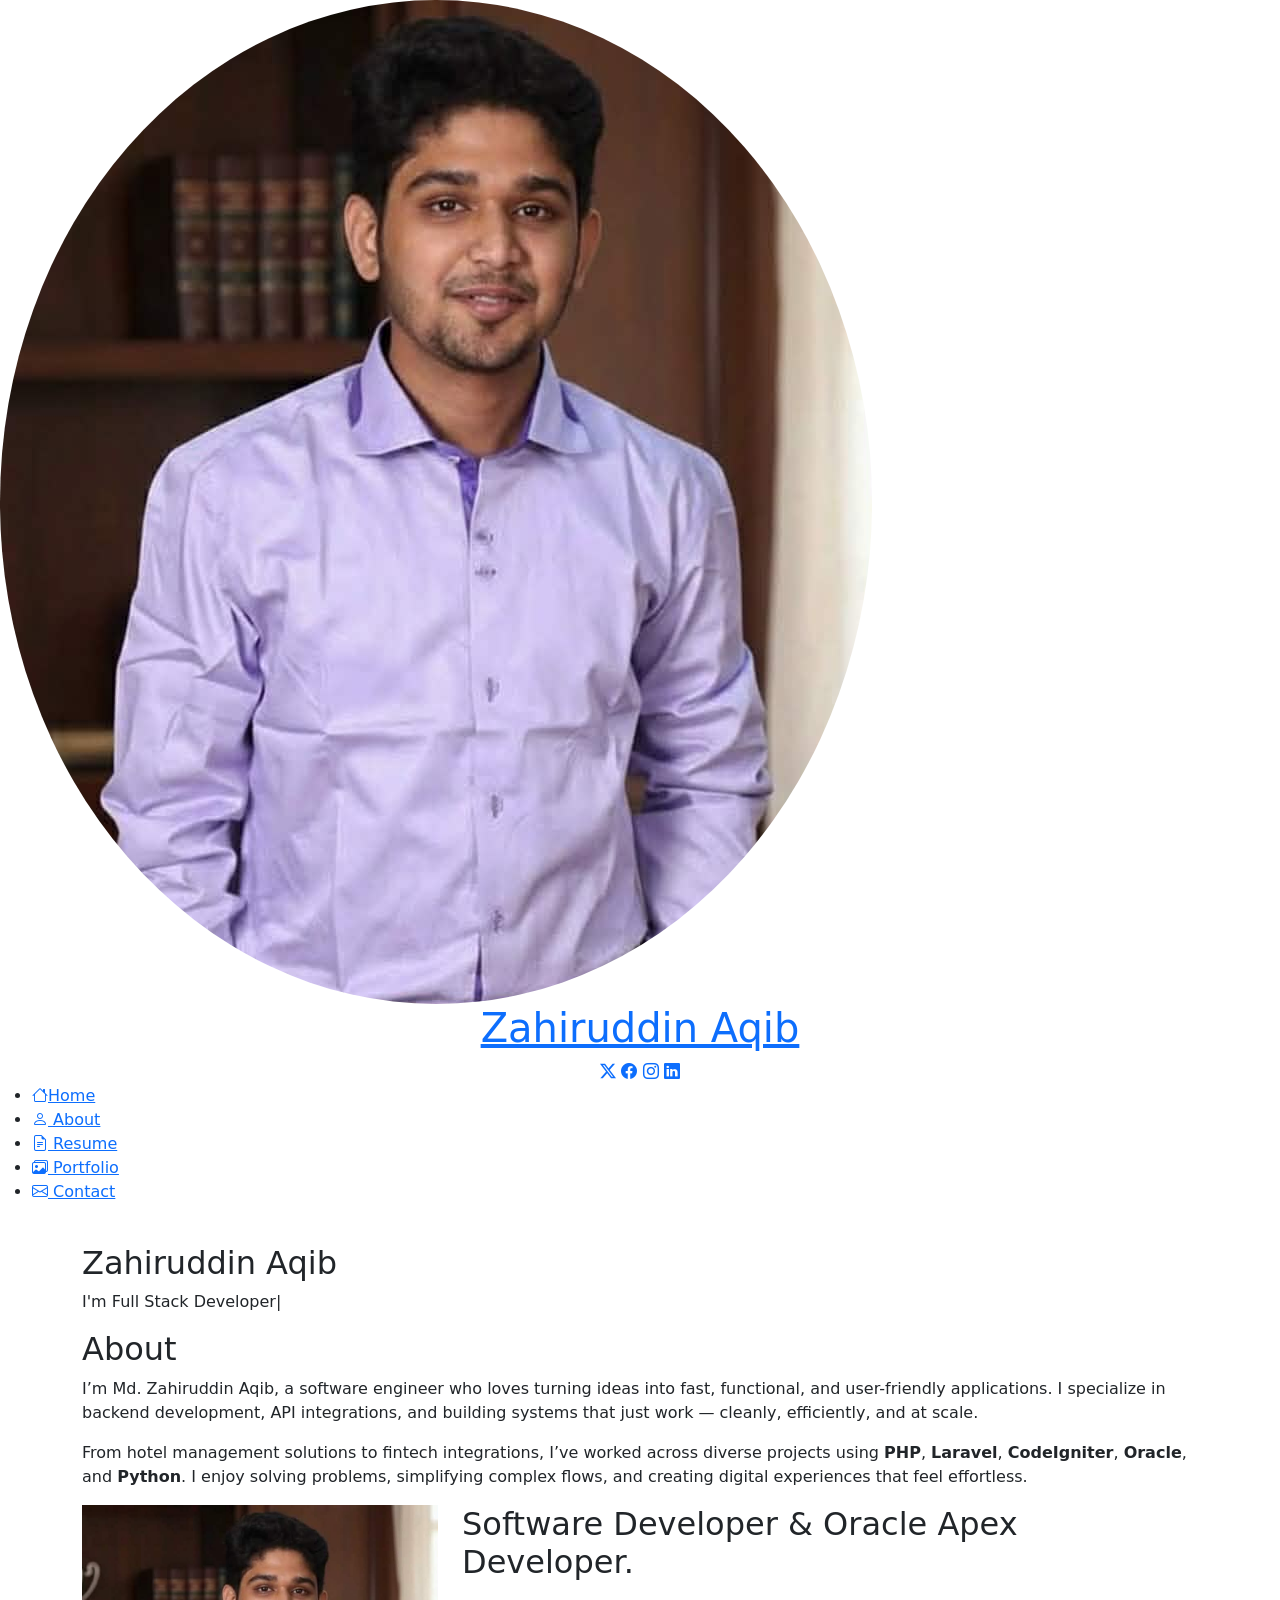
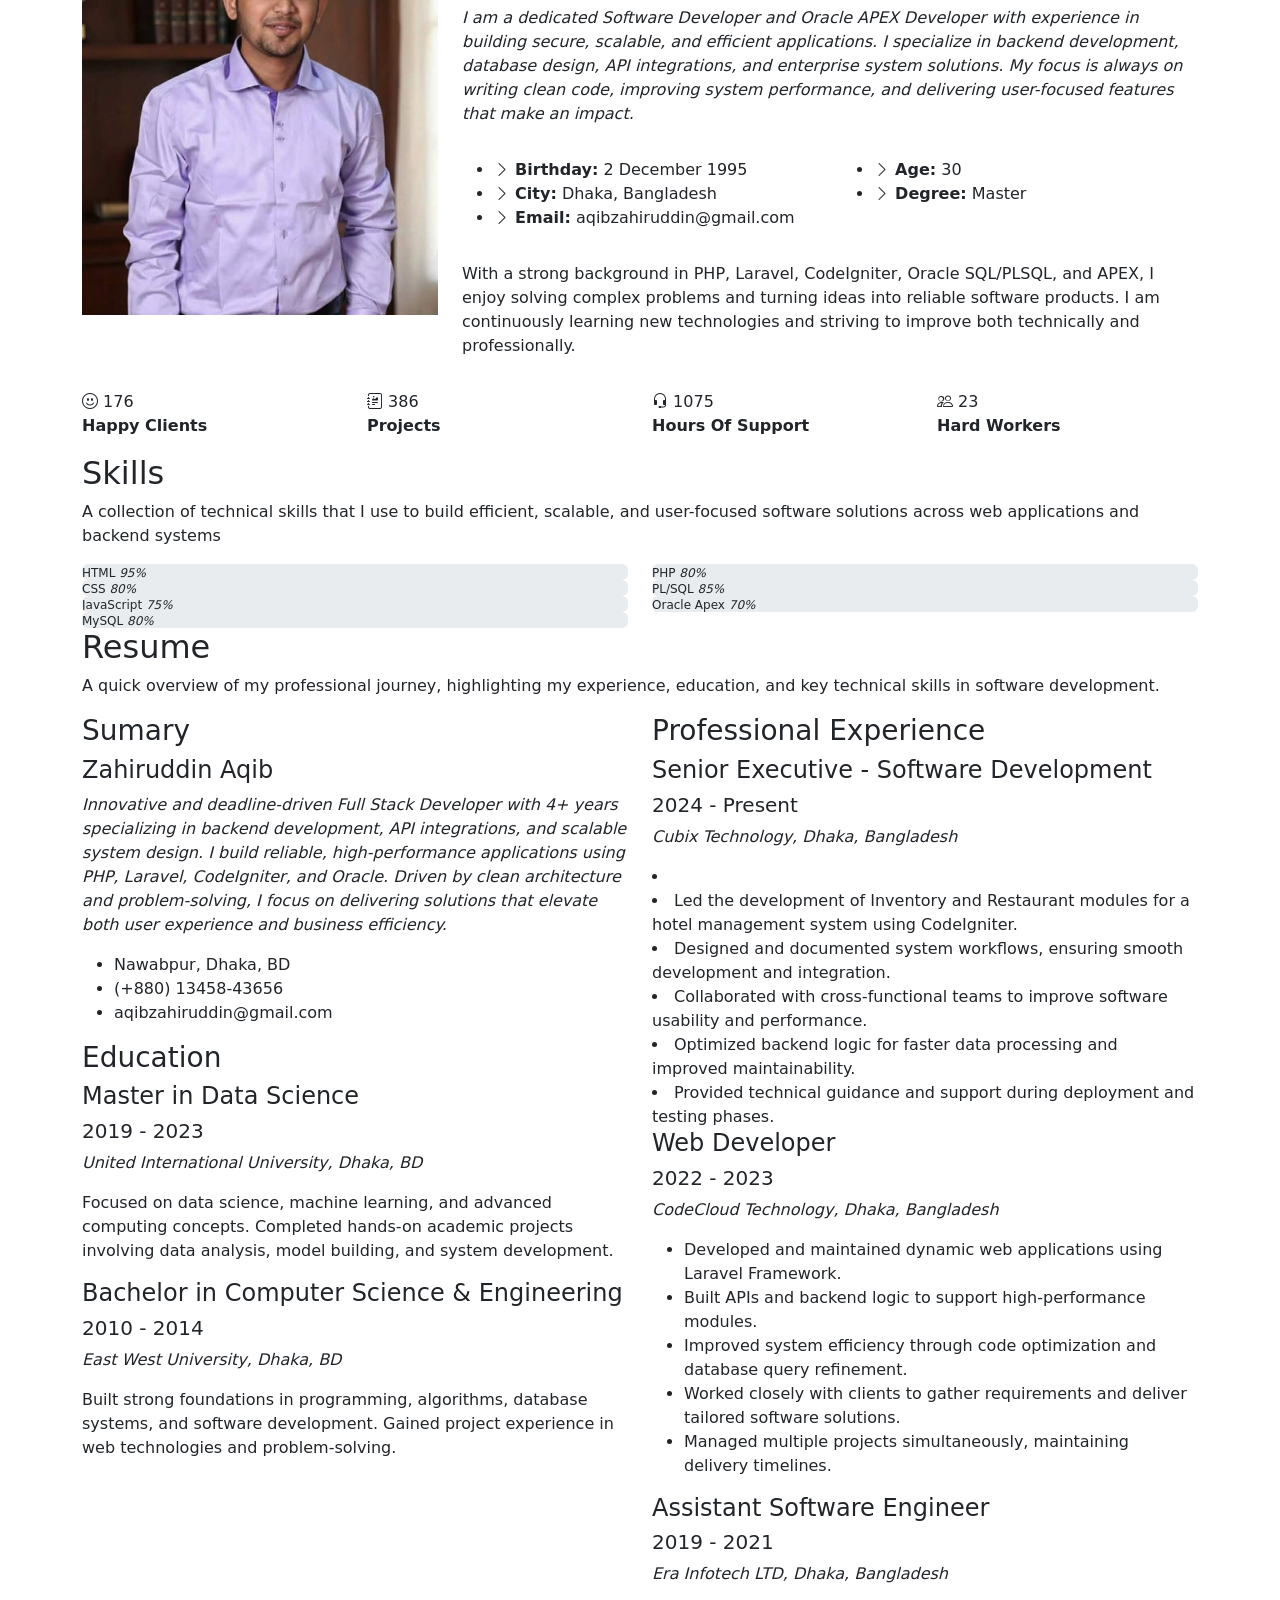
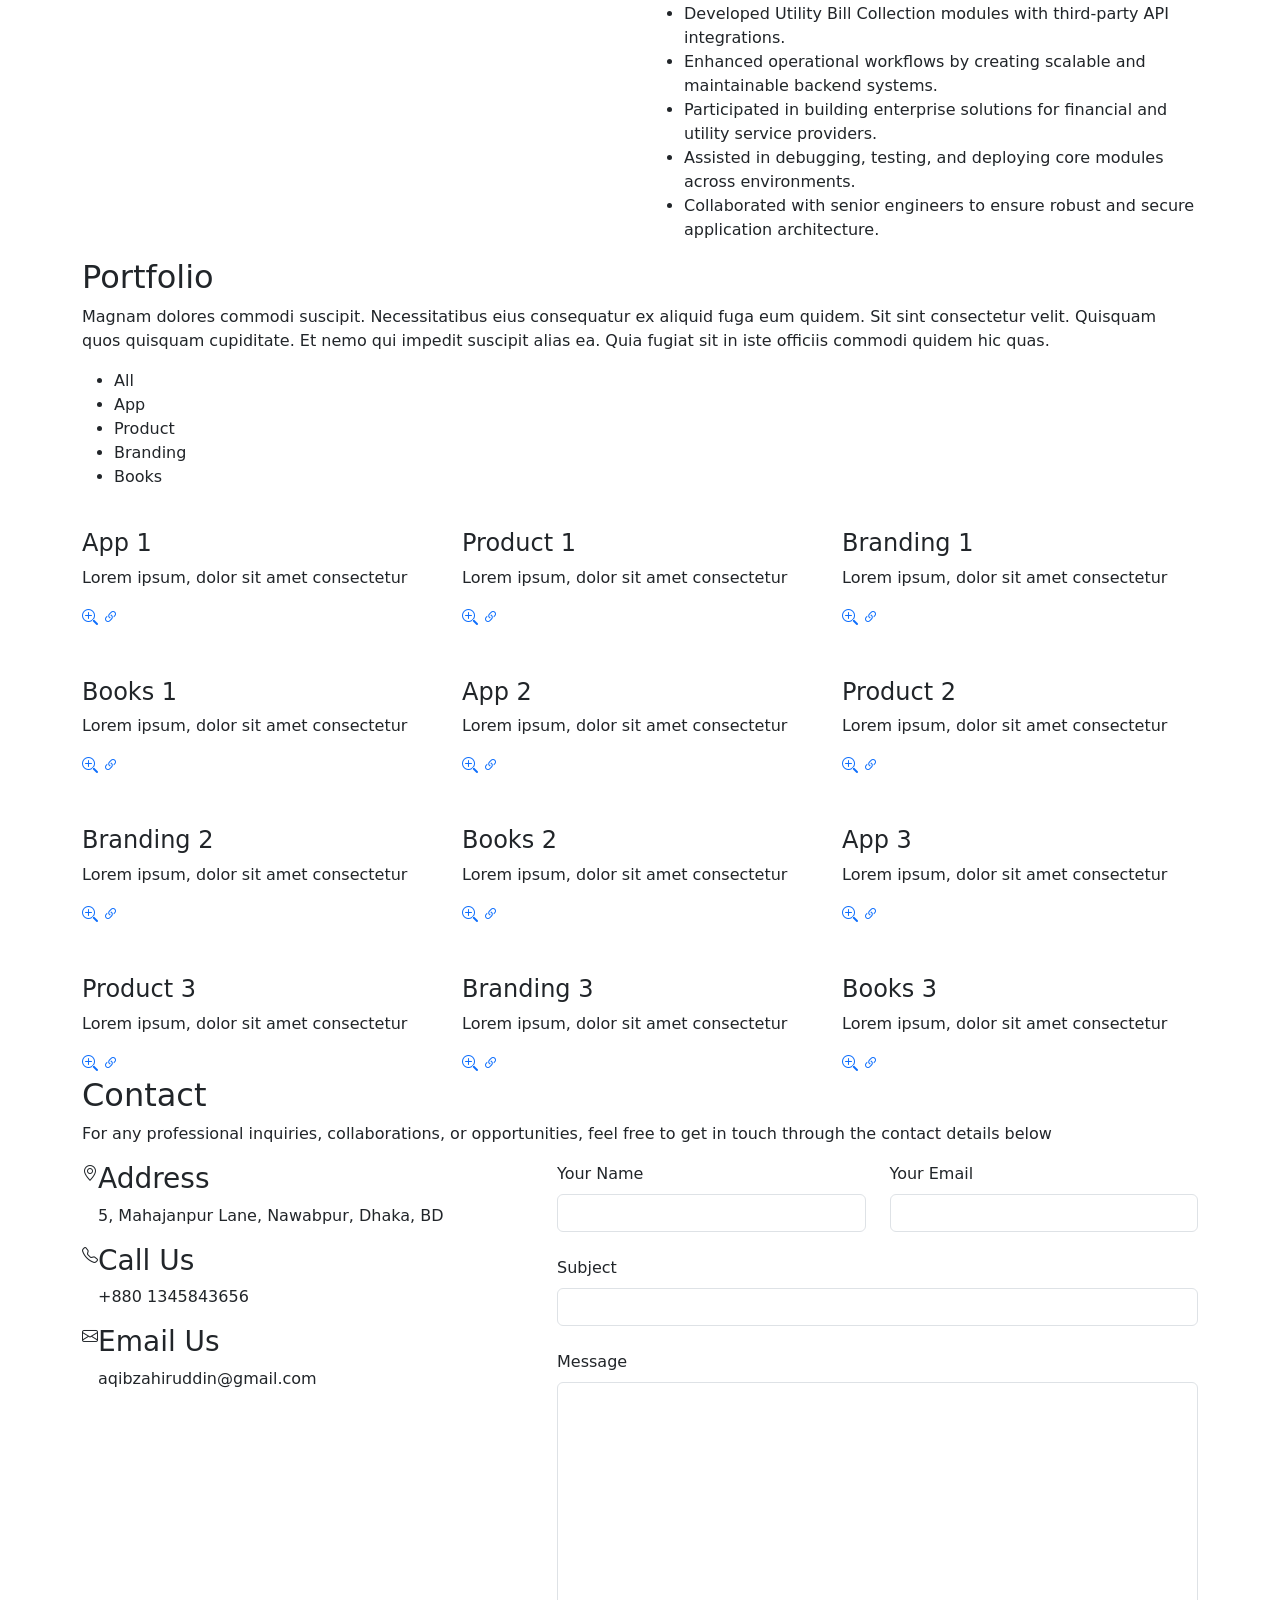
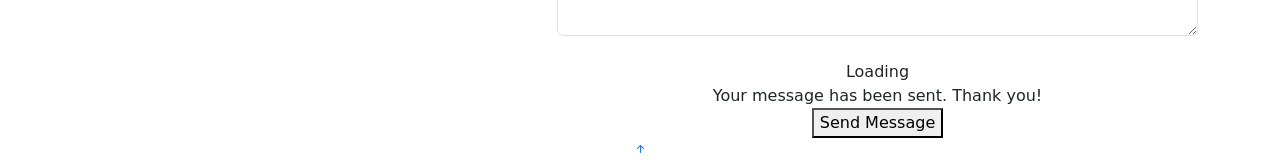
==== index.html @ 0df27a1b "first commit" ====
<!DOCTYPE html>
<html lang="en">

<head>
  <meta charset="utf-8">
  <meta content="width=device-width, initial-scale=1.0" name="viewport">
  <title>Zahiruddin Aqib - Portfolio</title>
  <meta content="" name="description">
  <meta content="" name="keywords">

  <!-- Favicons -->
  <link href="assets/img/favicon.png" rel="icon">
  <link href="assets/img/apple-touch-icon.png" rel="apple-touch-icon">

  <!-- Fonts -->
  <link href="https://fonts.googleapis.com" rel="preconnect">
  <link href="https://fonts.gstatic.com" rel="preconnect" crossorigin>
  <link href="https://fonts.googleapis.com/css2?family=Roboto:ital,wght@0,100;0,300;0,400;0,500;0,700;0,900;1,100;1,300;1,400;1,500;1,700;1,900&family=Poppins:ital,wght@0,100;0,200;0,300;0,400;0,500;0,600;0,700;0,800;0,900;1,100;1,200;1,300;1,400;1,500;1,600;1,700;1,800;1,900&family=Raleway:ital,wght@0,100;0,200;0,300;0,400;0,500;0,600;0,700;0,800;0,900;1,100;1,200;1,300;1,400;1,500;1,600;1,700;1,800;1,900&display=swap" rel="stylesheet">

  <!-- Vendor CSS Files -->
  <link href="assets/vendor/bootstrap/css/bootstrap.min.css" rel="stylesheet">
  <link href="assets/vendor/bootstrap-icons/bootstrap-icons.css" rel="stylesheet">
  <link href="assets/vendor/aos/aos.css" rel="stylesheet">
  <link href="assets/vendor/glightbox/css/glightbox.min.css" rel="stylesheet">
  <link href="assets/vendor/swiper/swiper-bundle.min.css" rel="stylesheet">

  <!-- Main CSS File -->
  <link href="assets/css/main.css" rel="stylesheet">

  <!-- =======================================================
  * Template Name: iPortfolio
  * Template URL: https://bootstrapmade.com/iportfolio-bootstrap-portfolio-websites-template/
  * Updated: Jun 29 2024 with Bootstrap v5.3.3
  * Author: BootstrapMade.com
  * License: https://bootstrapmade.com/license/
  ======================================================== -->
</head>

<body class="index-page">

  <header id="header" class="header dark-background d-flex flex-column">
    <i class="header-toggle d-xl-none bi bi-list"></i>

    <div class="profile-img">
      <img src="assets/img/profile-img.jpg" alt="" class="img-fluid rounded-circle">
    </div>

    <a href="index.html" class="logo d-flex align-items-center justify-content-center">
      <!-- Uncomment the line below if you also wish to use an image logo -->
      <!-- <img src="assets/img/logo.png" alt=""> -->
      <h1 class="sitename">Zahiruddin Aqib</h1>
    </a>

    <div class="social-links text-center">
      <a href="#" class="twitter"><i class="bi bi-twitter-x"></i></a>
      <a href="#" class="facebook"><i class="bi bi-facebook"></i></a>
      <a href="#" class="instagram"><i class="bi bi-instagram"></i></a>
      <!-- <a href="#" class="google-plus"><i class="bi bi-skype"></i></a> -->
      <a href="https://www.linkedin.com/in/zahiruddin-aqib-90561b136/" class="linkedin"><i class="bi bi-linkedin"></i></a>
    </div>

    <nav id="navmenu" class="navmenu">
      <ul>
        <li><a href="#hero" class="active"><i class="bi bi-house navicon"></i>Home</a></li>
        <li><a href="#about"><i class="bi bi-person navicon"></i> About</a></li>
        <li><a href="#resume"><i class="bi bi-file-earmark-text navicon"></i> Resume</a></li>
        <li><a href="#portfolio"><i class="bi bi-images navicon"></i> Portfolio</a></li>
        <!-- <li><a href="#services"><i class="bi bi-hdd-stack navicon"></i> Services</a></li> -->
        <!-- <li class="dropdown"><a href="#"><i class="bi bi-menu-button navicon"></i> <span>Dropdown</span> <i class="bi bi-chevron-down toggle-dropdown"></i></a>
          <ul>
            <li><a href="#">Dropdown 1</a></li>
            <li class="dropdown"><a href="#"><span>Deep Dropdown</span> <i class="bi bi-chevron-down toggle-dropdown"></i></a>
              <ul>
                <li><a href="#">Deep Dropdown 1</a></li>
                <li><a href="#">Deep Dropdown 2</a></li>
                <li><a href="#">Deep Dropdown 3</a></li>
                <li><a href="#">Deep Dropdown 4</a></li>
                <li><a href="#">Deep Dropdown 5</a></li>
              </ul>
            </li>
            <li><a href="#">Dropdown 2</a></li>
            <li><a href="#">Dropdown 3</a></li>
            <li><a href="#">Dropdown 4</a></li>
          </ul>
        </li> -->
        <li><a href="#contact"><i class="bi bi-envelope navicon"></i> Contact</a></li>
      </ul>
    </nav>

  </header>

  <main class="main">

    <!-- Hero Section -->
    <section id="hero" class="hero section dark-background">

      <img src="assets/img/hero-bg-aqib.jpg" alt="" data-aos="fade-in" class="">

      <div class="container" data-aos="fade-up" data-aos-delay="100">
        <h2>Zahiruddin Aqib</h2>
        <p>I'm <span class="typed" data-typed-items=" Full Stack Developer, Database Designer, API Developer">Full Stack Developer</span><span class="typed-cursor typed-cursor--blink" aria-hidden="true"></span><span class="typed-cursor typed-cursor--blink" aria-hidden="true"></span></p>
      </div>

    </section><!-- /Hero Section -->

    <!-- About Section -->
    <section id="about" class="about section">

      <!-- Section Title -->
      <div class="container section-title" data-aos="fade-up">
        <h2>About</h2>

        <p>I’m Md. Zahiruddin Aqib, a software engineer who loves turning ideas into fast, functional, and user-friendly applications. I specialize in backend development, API integrations, and building systems that just work — cleanly, efficiently, and at scale.</p>

        <p>From hotel management solutions to fintech integrations, I’ve worked across diverse projects using <b>PHP</b>, <b>Laravel</b>, <b>CodeIgniter</b>, <b>Oracle</b>, and <b>Python</b>. I enjoy solving problems, simplifying complex flows, and creating digital experiences that feel effortless.</p>
      </div><!-- End Section Title -->

      <div class="container" data-aos="fade-up" data-aos-delay="100">

        <div class="row gy-4 justify-content-center">
          <div class="col-lg-4">
            <img src="assets/img/profile-img.jpg" class="img-fluid" alt="">
          </div>
          <div class="col-lg-8 content">
            <h2>Software Developer &amp; Oracle Apex Developer.</h2>
            <p class="fst-italic py-3">
              I am a dedicated Software Developer and Oracle APEX Developer with experience in building secure, scalable, and efficient applications. I specialize in backend development, database design, API integrations, and enterprise system solutions. My focus is always on writing clean code, improving system performance, and delivering user-focused features that make an impact.
            </p>
            <div class="row">
              <div class="col-lg-6">
                <ul>
                  <li><i class="bi bi-chevron-right"></i> <strong>Birthday:</strong> <span>2 December 1995</span></li>
                  <!-- <li><i class="bi bi-chevron-right"></i> <strong>Website:</strong> <span>www.example.com</span></li> -->
                  <!-- <li><i class="bi bi-chevron-right"></i> <strong>Phone:</strong> <span>+123 456 7890</span></li> -->
                  <li><i class="bi bi-chevron-right"></i> <strong>City:</strong> <span>Dhaka, Bangladesh</span></li>
                  <li><i class="bi bi-chevron-right"></i> <strong>Email:</strong> <span>aqibzahiruddin@gmail.com</span></li>
                </ul>
              </div>
              <div class="col-lg-6">
                <ul>
                  <li><i class="bi bi-chevron-right"></i> <strong>Age:</strong> <span>30</span></li>
                  <li><i class="bi bi-chevron-right"></i> <strong>Degree:</strong> <span>Master</span></li>
                  <!-- <li><i class="bi bi-chevron-right"></i> <strong>Email:</strong> <span>aqibzahiruddin@gmail.com</span></li> -->
                  <!-- <li><i class="bi bi-chevron-right"></i> <strong>Freelance:</strong> <span>Available</span></li> -->
                </ul>
              </div>
            </div>
            <p class="py-3">
              With a strong background in PHP, Laravel, CodeIgniter, Oracle SQL/PLSQL, and APEX, I enjoy solving complex problems and turning ideas into reliable software products. I am continuously learning new technologies and striving to improve both technically and professionally.
            </p>
          </div>
        </div>

      </div>

    </section><!-- /About Section -->

    <!-- Stats Section -->
    <section id="stats" class="stats section">

      <div class="container" data-aos="fade-up" data-aos-delay="100">

        <div class="row gy-4">

          <div class="col-lg-3 col-md-6">
            <div class="stats-item">
              <i class="bi bi-emoji-smile"></i>
              <span data-purecounter-start="0" data-purecounter-end="232" data-purecounter-duration="1" class="purecounter"></span>
              <p><strong>Happy Clients</strong> <!--<span>consequuntur quae</span>--></p>
            </div>
          </div><!-- End Stats Item -->

          <div class="col-lg-3 col-md-6">
            <div class="stats-item">
              <i class="bi bi-journal-richtext"></i>
              <span data-purecounter-start="0" data-purecounter-end="521" data-purecounter-duration="1" class="purecounter"></span>
              <p><strong>Projects</strong> <!--<span>adipisci atque cum quia aut</span>--></p>
            </div>
          </div><!-- End Stats Item -->

          <div class="col-lg-3 col-md-6">
            <div class="stats-item">
              <i class="bi bi-headset"></i>
              <span data-purecounter-start="0" data-purecounter-end="1453" data-purecounter-duration="1" class="purecounter"></span>
              <p><strong>Hours Of Support</strong> <!--<span>aut commodi quaerat</span>--></p>
            </div>
          </div><!-- End Stats Item -->

          <div class="col-lg-3 col-md-6">
            <div class="stats-item">
              <i class="bi bi-people"></i>
              <span data-purecounter-start="0" data-purecounter-end="32" data-purecounter-duration="1" class="purecounter"></span>
              <p><strong>Hard Workers</strong> <!--<span>rerum asperiores dolor</span>--></p>
            </div>
          </div><!-- End Stats Item -->

        </div>

      </div>

    </section><!-- /Stats Section -->

    <!-- Skills Section -->
    <section id="skills" class="skills section light-background">

      <!-- Section Title -->
      <div class="container section-title" data-aos="fade-up">
        <h2>Skills</h2>
        <p>A collection of technical skills that I use to build efficient, scalable, and user-focused software solutions across web applications and backend systems</p>
      </div><!-- End Section Title -->

      <div class="container" data-aos="fade-up" data-aos-delay="100">

        <div class="row skills-content skills-animation">

          <div class="col-lg-6">

            <div class="progress">
              <span class="skill"><span>HTML</span> <i class="val">95%</i></span>
              <div class="progress-bar-wrap">
                <div class="progress-bar" role="progressbar" aria-valuenow="95" aria-valuemin="0" aria-valuemax="100"></div>
              </div>
            </div><!-- End Skills Item -->

            <div class="progress">
              <span class="skill"><span>CSS</span> <i class="val">80%</i></span>
              <div class="progress-bar-wrap">
                <div class="progress-bar" role="progressbar" aria-valuenow="80" aria-valuemin="0" aria-valuemax="100"></div>
              </div>
            </div><!-- End Skills Item -->

            <div class="progress">
              <span class="skill"><span>JavaScript</span> <i class="val">75%</i></span>
              <div class="progress-bar-wrap">
                <div class="progress-bar" role="progressbar" aria-valuenow="75" aria-valuemin="0" aria-valuemax="100"></div>
              </div>
            </div><!-- End Skills Item -->

            <div class="progress">
              <span class="skill"><span>MySQL</span> <i class="val">80%</i></span>
              <div class="progress-bar-wrap">
                <div class="progress-bar" role="progressbar" aria-valuenow="80" aria-valuemin="0" aria-valuemax="100"></div>
              </div>
            </div><!-- End Skills Item -->

          </div>

          <div class="col-lg-6">

            <div class="progress">
              <span class="skill"><span>PHP</span> <i class="val">80%</i></span>
              <div class="progress-bar-wrap">
                <div class="progress-bar" role="progressbar" aria-valuenow="80" aria-valuemin="0" aria-valuemax="100"></div>
              </div>
            </div><!-- End Skills Item -->

            <div class="progress">
              <span class="skill"><span>PL/SQL</span> <i class="val">85%</i></span>
              <div class="progress-bar-wrap">
                <div class="progress-bar" role="progressbar" aria-valuenow="85" aria-valuemin="0" aria-valuemax="100"></div>
              </div>
            </div><!-- End Skills Item -->

            <div class="progress">
              <span class="skill"><span>Oracle Apex</span> <i class="val">70%</i></span>
              <div class="progress-bar-wrap">
                <div class="progress-bar" role="progressbar" aria-valuenow="70" aria-valuemin="0" aria-valuemax="100"></div>
              </div>
            </div><!-- End Skills Item -->

          </div>

        </div>

      </div>

    </section><!-- /Skills Section -->

    <!-- Resume Section -->
    <section id="resume" class="resume section">

      <!-- Section Title -->
      <div class="container section-title" data-aos="fade-up">
        <h2>Resume</h2>
        <p>A quick overview of my professional journey, highlighting my experience, education, and key technical skills in software development.</p>
      </div><!-- End Section Title -->

      <div class="container">

        <div class="row">

          <div class="col-lg-6" data-aos="fade-up" data-aos-delay="100">
            <h3 class="resume-title">Sumary</h3>

            <div class="resume-item pb-0">
              <h4>Zahiruddin Aqib</h4>
              <p><em>Innovative and deadline-driven Full Stack Developer with 4+ years specializing in backend development, API integrations, and scalable system design. I build reliable, high-performance applications using PHP, Laravel, CodeIgniter, and Oracle. Driven by clean architecture and problem-solving, I focus on delivering solutions that elevate both user experience and business efficiency.</em></p>
              <ul>
                <li>Nawabpur, Dhaka, BD</li>
                <li>(+880) 13458-43656</li>
                <li>aqibzahiruddin@gmail.com</li>
              </ul>
            </div><!-- Edn Resume Item -->

            <h3 class="resume-title">Education</h3>
            <div class="resume-item">
              <h4>Master in Data Science</h4>
              <h5>2019 - 2023</h5>
              <p><em>United International University, Dhaka, BD</em></p>
              <p>Focused on data science, machine learning, and advanced computing concepts. Completed hands-on academic projects involving data analysis, model building, and system development.</p>
            </div><!-- Edn Resume Item -->

            <div class="resume-item">
              <h4>Bachelor in Computer Science &amp; Engineering</h4>
              <h5>2010 - 2014</h5>
              <p><em>East West University, Dhaka, BD</em></p>
              <p>Built strong foundations in programming, algorithms, database systems, and software development. Gained project experience in web technologies and problem-solving.</p>
            </div><!-- Edn Resume Item -->

          </div>

          <div class="col-lg-6" data-aos="fade-up" data-aos-delay="200">
            <h3 class="resume-title">Professional Experience</h3>
            <div class="resume-item">
              <h4>Senior Executive - Software Development</h4>
              <h5>2024 - Present</h5>
              <p><em>Cubix Technology, Dhaka, Bangladesh </em></p>
              <li>
                <li>Led the development of Inventory and Restaurant modules for a hotel management system using CodeIgniter.</li>
                <li>Designed and documented system workflows, ensuring smooth development and integration.</li>
                <li>Collaborated with cross-functional teams to improve software usability and performance.</li>
                <li>Optimized backend logic for faster data processing and improved maintainability.</li>
                <li>Provided technical guidance and support during deployment and testing phases.</li>
              </ul>
            </div><!-- Edn Resume Item -->

            <div class="resume-item">
              <h4>Web Developer</h4>
              <h5>2022 - 2023</h5>
              <p><em>CodeCloud Technology, Dhaka, Bangladesh</em></p>
              <ul>
                <li>Developed and maintained dynamic web applications using Laravel Framework.</li>
                <li>Built APIs and backend logic to support high-performance modules.</li>
                <li>Improved system efficiency through code optimization and database query refinement.</li>
                <li>Worked closely with clients to gather requirements and deliver tailored software solutions.</li>
                <li>Managed multiple projects simultaneously, maintaining delivery timelines.</li>
              </ul>
            </div><!-- Edn Resume Item -->

            <div class="resume-item">
              <h4>Assistant Software Engineer</h4>
              <h5>2019 - 2021</h5>
              <p><em>Era Infotech LTD, Dhaka, Bangladesh</em></p>
              <ul>
                <li>Developed Utility Bill Collection modules with third-party API integrations.</li>
                <li>Enhanced operational workflows by creating scalable and maintainable backend systems.</li>
                <li>Participated in building enterprise solutions for financial and utility service providers.</li>
                <li>Assisted in debugging, testing, and deploying core modules across environments.</li>
                <li>Collaborated with senior engineers to ensure robust and secure application architecture.</li>
              </ul>
            </div><!-- Edn Resume Item -->
          </div>

        </div>

      </div>

    </section><!-- /Resume Section -->

    <!-- Portfolio Section -->
    <section id="portfolio" class="portfolio section light-background">

      <!-- Section Title -->
      <div class="container section-title" data-aos="fade-up">
        <h2>Portfolio</h2>
        <p>Magnam dolores commodi suscipit. Necessitatibus eius consequatur ex aliquid fuga eum quidem. Sit sint consectetur velit. Quisquam quos quisquam cupiditate. Et nemo qui impedit suscipit alias ea. Quia fugiat sit in iste officiis commodi quidem hic quas.</p>
      </div><!-- End Section Title -->

      <div class="container">

        <div class="isotope-layout" data-default-filter="*" data-layout="masonry" data-sort="original-order">

          <ul class="portfolio-filters isotope-filters" data-aos="fade-up" data-aos-delay="100">
            <li data-filter="*" class="filter-active">All</li>
            <li data-filter=".filter-app">App</li>
            <li data-filter=".filter-product">Product</li>
            <li data-filter=".filter-branding">Branding</li>
            <li data-filter=".filter-books">Books</li>
          </ul><!-- End Portfolio Filters -->

          <div class="row gy-4 isotope-container" data-aos="fade-up" data-aos-delay="200">

            <div class="col-lg-4 col-md-6 portfolio-item isotope-item filter-app">
              <div class="portfolio-content h-100">
                <img src="assets/img/portfolio/app-1.jpg" class="img-fluid" alt="">
                <div class="portfolio-info">
                  <h4>App 1</h4>
                  <p>Lorem ipsum, dolor sit amet consectetur</p>
                  <a href="assets/img/portfolio/app-1.jpg" title="App 1" data-gallery="portfolio-gallery-app" class="glightbox preview-link"><i class="bi bi-zoom-in"></i></a>
                  <a href="portfolio-details.html" title="More Details" class="details-link"><i class="bi bi-link-45deg"></i></a>
                </div>
              </div>
            </div><!-- End Portfolio Item -->

            <div class="col-lg-4 col-md-6 portfolio-item isotope-item filter-product">
              <div class="portfolio-content h-100">
                <img src="assets/img/portfolio/product-1.jpg" class="img-fluid" alt="">
                <div class="portfolio-info">
                  <h4>Product 1</h4>
                  <p>Lorem ipsum, dolor sit amet consectetur</p>
                  <a href="assets/img/portfolio/product-1.jpg" title="Product 1" data-gallery="portfolio-gallery-product" class="glightbox preview-link"><i class="bi bi-zoom-in"></i></a>
                  <a href="portfolio-details.html" title="More Details" class="details-link"><i class="bi bi-link-45deg"></i></a>
                </div>
              </div>
            </div><!-- End Portfolio Item -->

            <div class="col-lg-4 col-md-6 portfolio-item isotope-item filter-branding">
              <div class="portfolio-content h-100">
                <img src="assets/img/portfolio/branding-1.jpg" class="img-fluid" alt="">
                <div class="portfolio-info">
                  <h4>Branding 1</h4>
                  <p>Lorem ipsum, dolor sit amet consectetur</p>
                  <a href="assets/img/portfolio/branding-1.jpg" title="Branding 1" data-gallery="portfolio-gallery-branding" class="glightbox preview-link"><i class="bi bi-zoom-in"></i></a>
                  <a href="portfolio-details.html" title="More Details" class="details-link"><i class="bi bi-link-45deg"></i></a>
                </div>
              </div>
            </div><!-- End Portfolio Item -->

            <div class="col-lg-4 col-md-6 portfolio-item isotope-item filter-books">
              <div class="portfolio-content h-100">
                <img src="assets/img/portfolio/books-1.jpg" class="img-fluid" alt="">
                <div class="portfolio-info">
                  <h4>Books 1</h4>
                  <p>Lorem ipsum, dolor sit amet consectetur</p>
                  <a href="assets/img/portfolio/books-1.jpg" title="Branding 1" data-gallery="portfolio-gallery-book" class="glightbox preview-link"><i class="bi bi-zoom-in"></i></a>
                  <a href="portfolio-details.html" title="More Details" class="details-link"><i class="bi bi-link-45deg"></i></a>
                </div>
              </div>
            </div><!-- End Portfolio Item -->

            <div class="col-lg-4 col-md-6 portfolio-item isotope-item filter-app">
              <div class="portfolio-content h-100">
                <img src="assets/img/portfolio/app-2.jpg" class="img-fluid" alt="">
                <div class="portfolio-info">
                  <h4>App 2</h4>
                  <p>Lorem ipsum, dolor sit amet consectetur</p>
                  <a href="assets/img/portfolio/app-2.jpg" title="App 2" data-gallery="portfolio-gallery-app" class="glightbox preview-link"><i class="bi bi-zoom-in"></i></a>
                  <a href="portfolio-details.html" title="More Details" class="details-link"><i class="bi bi-link-45deg"></i></a>
                </div>
              </div>
            </div><!-- End Portfolio Item -->

            <div class="col-lg-4 col-md-6 portfolio-item isotope-item filter-product">
              <div class="portfolio-content h-100">
                <img src="assets/img/portfolio/product-2.jpg" class="img-fluid" alt="">
                <div class="portfolio-info">
                  <h4>Product 2</h4>
                  <p>Lorem ipsum, dolor sit amet consectetur</p>
                  <a href="assets/img/portfolio/product-2.jpg" title="Product 2" data-gallery="portfolio-gallery-product" class="glightbox preview-link"><i class="bi bi-zoom-in"></i></a>
                  <a href="portfolio-details.html" title="More Details" class="details-link"><i class="bi bi-link-45deg"></i></a>
                </div>
              </div>
            </div><!-- End Portfolio Item -->

            <div class="col-lg-4 col-md-6 portfolio-item isotope-item filter-branding">
              <div class="portfolio-content h-100">
                <img src="assets/img/portfolio/branding-2.jpg" class="img-fluid" alt="">
                <div class="portfolio-info">
                  <h4>Branding 2</h4>
                  <p>Lorem ipsum, dolor sit amet consectetur</p>
                  <a href="assets/img/portfolio/branding-2.jpg" title="Branding 2" data-gallery="portfolio-gallery-branding" class="glightbox preview-link"><i class="bi bi-zoom-in"></i></a>
                  <a href="portfolio-details.html" title="More Details" class="details-link"><i class="bi bi-link-45deg"></i></a>
                </div>
              </div>
            </div><!-- End Portfolio Item -->

            <div class="col-lg-4 col-md-6 portfolio-item isotope-item filter-books">
              <div class="portfolio-content h-100">
                <img src="assets/img/portfolio/books-2.jpg" class="img-fluid" alt="">
                <div class="portfolio-info">
                  <h4>Books 2</h4>
                  <p>Lorem ipsum, dolor sit amet consectetur</p>
                  <a href="assets/img/portfolio/books-2.jpg" title="Branding 2" data-gallery="portfolio-gallery-book" class="glightbox preview-link"><i class="bi bi-zoom-in"></i></a>
                  <a href="portfolio-details.html" title="More Details" class="details-link"><i class="bi bi-link-45deg"></i></a>
                </div>
              </div>
            </div><!-- End Portfolio Item -->

            <div class="col-lg-4 col-md-6 portfolio-item isotope-item filter-app">
              <div class="portfolio-content h-100">
                <img src="assets/img/portfolio/app-3.jpg" class="img-fluid" alt="">
                <div class="portfolio-info">
                  <h4>App 3</h4>
                  <p>Lorem ipsum, dolor sit amet consectetur</p>
                  <a href="assets/img/portfolio/app-3.jpg" title="App 3" data-gallery="portfolio-gallery-app" class="glightbox preview-link"><i class="bi bi-zoom-in"></i></a>
                  <a href="portfolio-details.html" title="More Details" class="details-link"><i class="bi bi-link-45deg"></i></a>
                </div>
              </div>
            </div><!-- End Portfolio Item -->

            <div class="col-lg-4 col-md-6 portfolio-item isotope-item filter-product">
              <div class="portfolio-content h-100">
                <img src="assets/img/portfolio/product-3.jpg" class="img-fluid" alt="">
                <div class="portfolio-info">
                  <h4>Product 3</h4>
                  <p>Lorem ipsum, dolor sit amet consectetur</p>
                  <a href="assets/img/portfolio/product-3.jpg" title="Product 3" data-gallery="portfolio-gallery-product" class="glightbox preview-link"><i class="bi bi-zoom-in"></i></a>
                  <a href="portfolio-details.html" title="More Details" class="details-link"><i class="bi bi-link-45deg"></i></a>
                </div>
              </div>
            </div><!-- End Portfolio Item -->

            <div class="col-lg-4 col-md-6 portfolio-item isotope-item filter-branding">
              <div class="portfolio-content h-100">
                <img src="assets/img/portfolio/branding-3.jpg" class="img-fluid" alt="">
                <div class="portfolio-info">
                  <h4>Branding 3</h4>
                  <p>Lorem ipsum, dolor sit amet consectetur</p>
                  <a href="assets/img/portfolio/branding-3.jpg" title="Branding 2" data-gallery="portfolio-gallery-branding" class="glightbox preview-link"><i class="bi bi-zoom-in"></i></a>
                  <a href="portfolio-details.html" title="More Details" class="details-link"><i class="bi bi-link-45deg"></i></a>
                </div>
              </div>
            </div><!-- End Portfolio Item -->

            <div class="col-lg-4 col-md-6 portfolio-item isotope-item filter-books">
              <div class="portfolio-content h-100">
                <img src="assets/img/portfolio/books-3.jpg" class="img-fluid" alt="">
                <div class="portfolio-info">
                  <h4>Books 3</h4>
                  <p>Lorem ipsum, dolor sit amet consectetur</p>
                  <a href="assets/img/portfolio/books-3.jpg" title="Branding 3" data-gallery="portfolio-gallery-book" class="glightbox preview-link"><i class="bi bi-zoom-in"></i></a>
                  <a href="portfolio-details.html" title="More Details" class="details-link"><i class="bi bi-link-45deg"></i></a>
                </div>
              </div>
            </div><!-- End Portfolio Item -->

          </div><!-- End Portfolio Container -->

        </div>

      </div>

    </section><!-- /Portfolio Section -->

    <!-- Services Section -->
    <!-- <section id="services" class="services section">

      <div class="container section-title" data-aos="fade-up">
        <h2>Services</h2>
        <p>Magnam dolores commodi suscipit. Necessitatibus eius consequatur ex aliquid fuga eum quidem. Sit sint consectetur velit. Quisquam quos quisquam cupiditate. Et nemo qui impedit suscipit alias ea. Quia fugiat sit in iste officiis commodi quidem hic quas.</p>
      </div>

      <div class="container">

        <div class="row gy-4">

          <div class="col-lg-4 col-md-6 service-item d-flex" data-aos="fade-up" data-aos-delay="100">
            <div class="icon flex-shrink-0"><i class="bi bi-briefcase"></i></div>
            <div>
              <h4 class="title"><a href="service-details.html" class="stretched-link">Lorem Ipsum</a></h4>
              <p class="description">Voluptatum deleniti atque corrupti quos dolores et quas molestias excepturi sint occaecati cupiditate non provident</p>
            </div>
          </div>

          <div class="col-lg-4 col-md-6 service-item d-flex" data-aos="fade-up" data-aos-delay="200">
            <div class="icon flex-shrink-0"><i class="bi bi-card-checklist"></i></div>
            <div>
              <h4 class="title"><a href="service-details.html" class="stretched-link">Dolor Sitema</a></h4>
              <p class="description">Minim veniam, quis nostrud exercitation ullamco laboris nisi ut aliquip ex ea commodo consequat tarad limino ata</p>
            </div>
          </div>

          <div class="col-lg-4 col-md-6 service-item d-flex" data-aos="fade-up" data-aos-delay="300">
            <div class="icon flex-shrink-0"><i class="bi bi-bar-chart"></i></div>
            <div>
              <h4 class="title"><a href="service-details.html" class="stretched-link">Sed ut perspiciatis</a></h4>
              <p class="description">Duis aute irure dolor in reprehenderit in voluptate velit esse cillum dolore eu fugiat nulla pariatur</p>
            </div>
          </div>

          <div class="col-lg-4 col-md-6 service-item d-flex" data-aos="fade-up" data-aos-delay="400">
            <div class="icon flex-shrink-0"><i class="bi bi-binoculars"></i></div>
            <div>
              <h4 class="title"><a href="service-details.html" class="stretched-link">Magni Dolores</a></h4>
              <p class="description">Excepteur sint occaecat cupidatat non proident, sunt in culpa qui officia deserunt mollit anim id est laborum</p>
            </div>
          </div>

          <div class="col-lg-4 col-md-6 service-item d-flex" data-aos="fade-up" data-aos-delay="500">
            <div class="icon flex-shrink-0"><i class="bi bi-brightness-high"></i></div>
            <div>
              <h4 class="title"><a href="service-details.html" class="stretched-link">Nemo Enim</a></h4>
              <p class="description">At vero eos et accusamus et iusto odio dignissimos ducimus qui blanditiis praesentium voluptatum deleniti atque</p>
            </div>
          </div>

          <div class="col-lg-4 col-md-6 service-item d-flex" data-aos="fade-up" data-aos-delay="600">
            <div class="icon flex-shrink-0"><i class="bi bi-calendar4-week"></i></div>
            <div>
              <h4 class="title"><a href="service-details.html" class="stretched-link">Eiusmod Tempor</a></h4>
              <p class="description">Et harum quidem rerum facilis est et expedita distinctio. Nam libero tempore, cum soluta nobis est eligendi</p>
            </div>
          </div>

        </div>

      </div>

    </section> -->
    <!-- /Services Section -->

    <!-- Testimonials Section -->
    <!-- <section id="testimonials" class="testimonials section light-background">

      <div class="container section-title" data-aos="fade-up">
        <h2>Testimonials</h2>
        <p>Necessitatibus eius consequatur ex aliquid fuga eum quidem sint consectetur velit</p>
      </div>

      <div class="container" data-aos="fade-up" data-aos-delay="100">

        <div class="swiper init-swiper">
          <script type="application/json" class="swiper-config">
            {
              "loop": true,
              "speed": 600,
              "autoplay": {
                "delay": 5000
              },
              "slidesPerView": "auto",
              "pagination": {
                "el": ".swiper-pagination",
                "type": "bullets",
                "clickable": true
              },
              "breakpoints": {
                "320": {
                  "slidesPerView": 1,
                  "spaceBetween": 40
                },
                "1200": {
                  "slidesPerView": 3,
                  "spaceBetween": 1
                }
              }
            }
          </script>
          <div class="swiper-wrapper">

            <div class="swiper-slide">
              <div class="testimonial-item">
                <p>
                  <i class="bi bi-quote quote-icon-left"></i>
                  <span>Proin iaculis purus consequat sem cure digni ssim donec porttitora entum suscipit rhoncus. Accusantium quam, ultricies eget id, aliquam eget nibh et. Maecen aliquam, risus at semper.</span>
                  <i class="bi bi-quote quote-icon-right"></i>
                </p>
                <img src="assets/img/testimonials/testimonials-1.jpg" class="testimonial-img" alt="">
                <h3>Saul Goodman</h3>
                <h4>Ceo &amp; Founder</h4>
              </div>
            </div>

            <div class="swiper-slide">
              <div class="testimonial-item">
                <p>
                  <i class="bi bi-quote quote-icon-left"></i>
                  <span>Export tempor illum tamen malis malis eram quae irure esse labore quem cillum quid malis quorum velit fore eram velit sunt aliqua noster fugiat irure amet legam anim culpa.</span>
                  <i class="bi bi-quote quote-icon-right"></i>
                </p>
                <img src="assets/img/testimonials/testimonials-2.jpg" class="testimonial-img" alt="">
                <h3>Sara Wilsson</h3>
                <h4>Designer</h4>
              </div>
            </div>

            <div class="swiper-slide">
              <div class="testimonial-item">
                <p>
                  <i class="bi bi-quote quote-icon-left"></i>
                  <span>Enim nisi quem export duis labore cillum quae magna enim sint quorum nulla quem veniam duis minim tempor labore quem eram duis noster aute amet eram fore quis sint minim.</span>
                  <i class="bi bi-quote quote-icon-right"></i>
                </p>
                <img src="assets/img/testimonials/testimonials-3.jpg" class="testimonial-img" alt="">
                <h3>Jena Karlis</h3>
                <h4>Store Owner</h4>
              </div>
            </div>

            <div class="swiper-slide">
              <div class="testimonial-item">
                <p>
                  <i class="bi bi-quote quote-icon-left"></i>
                  <span>Fugiat enim eram quae cillum dolore dolor amet nulla culpa multos export minim fugiat dolor enim duis veniam ipsum anim magna sunt elit fore quem dolore labore illum veniam.</span>
                  <i class="bi bi-quote quote-icon-right"></i>
                </p>
                <img src="assets/img/testimonials/testimonials-4.jpg" class="testimonial-img" alt="">
                <h3>Matt Brandon</h3>
                <h4>Freelancer</h4>
              </div>
            </div>

            <div class="swiper-slide">
              <div class="testimonial-item">
                <p>
                  <i class="bi bi-quote quote-icon-left"></i>
                  <span>Quis quorum aliqua sint quem legam fore sunt eram irure aliqua veniam tempor noster veniam sunt culpa nulla illum cillum fugiat legam esse veniam culpa fore nisi cillum quid.</span>
                  <i class="bi bi-quote quote-icon-right"></i>
                </p>
                <img src="assets/img/testimonials/testimonials-5.jpg" class="testimonial-img" alt="">
                <h3>John Larson</h3>
                <h4>Entrepreneur</h4>
              </div>
            </div>

          </div>
          <div class="swiper-pagination"></div>
        </div>

      </div>

    </section> -->
    <!-- /Testimonials Section -->

    <!-- Contact Section -->
    <section id="contact" class="contact section">

      <!-- Section Title -->
      <div class="container section-title" data-aos="fade-up">
        <h2>Contact</h2>
        <p>For any professional inquiries, collaborations, or opportunities, feel free to get in touch through the contact details below</p>
      </div><!-- End Section Title -->

      <div class="container" data-aos="fade-up" data-aos-delay="100">

        <div class="row gy-4">

          <div class="col-lg-5">

            <div class="info-wrap">
              <div class="info-item d-flex" data-aos="fade-up" data-aos-delay="200">
                <i class="bi bi-geo-alt flex-shrink-0"></i>
                <div>
                  <h3>Address</h3>
                  <p>5, Mahajanpur Lane, Nawabpur, Dhaka, BD</p>
                </div>
              </div><!-- End Info Item -->

              <div class="info-item d-flex" data-aos="fade-up" data-aos-delay="300">
                <i class="bi bi-telephone flex-shrink-0"></i>
                <div>
                  <h3>Call Us</h3>
                  <p>+880 1345843656</p>
                </div>
              </div><!-- End Info Item -->

              <div class="info-item d-flex" data-aos="fade-up" data-aos-delay="400">
                <i class="bi bi-envelope flex-shrink-0"></i>
                <div>
                  <h3>Email Us</h3>
                  <p>aqibzahiruddin@gmail.com</p>
                </div>
              </div><!-- End Info Item -->

              <!-- <iframe src="https://www.google.com/maps/embed?pb=!1m14!1m8!1m3!1d48389.78314118045!2d-74.006138!3d40.710059!3m2!1i1024!2i768!4f13.1!3m3!1m2!1s0x89c25a22a3bda30d%3A0xb89d1fe6bc499443!2sDowntown%20Conference%20Center!5e0!3m2!1sen!2sus!4v1676961268712!5m2!1sen!2sus" frameborder="0" style="border:0; width: 100%; height: 270px;" allowfullscreen="" loading="lazy" referrerpolicy="no-referrer-when-downgrade"></iframe> -->
              <iframe src="https://www.google.com/maps/embed?pb=!1m18!1m12!1m3!1d1826.415138213454!2d90.41155228418411!3d23.717754252437867!2m3!1f0!2f0!3f0!3m2!1i1024!2i768!4f13.1!3m3!1m2!1s0x3755b8ff86c7eff5%3A0xece2febd60c194c!2sMOTHER%20MIND%20HIGH%20SCHOOL!5e0!3m2!1sen!2sbd!4v1763793051701!5m2!1sen!2sbd" frameborder="0" style="border:0; width: 100%; height: 270px;" allowfullscreen="" loading="lazy" referrerpolicy="no-referrer-when-downgrade"></iframe>
            </div>
          </div>

          <div class="col-lg-7">
            <form action="forms/contact.php" method="post" class="php-email-form" data-aos="fade-up" data-aos-delay="200">
              <div class="row gy-4">

                <div class="col-md-6">
                  <label for="name-field" class="pb-2">Your Name</label>
                  <input type="text" name="name" id="name-field" class="form-control" required="">
                </div>

                <div class="col-md-6">
                  <label for="email-field" class="pb-2">Your Email</label>
                  <input type="email" class="form-control" name="email" id="email-field" required="">
                </div>

                <div class="col-md-12">
                  <label for="subject-field" class="pb-2">Subject</label>
                  <input type="text" class="form-control" name="subject" id="subject-field" required="">
                </div>

                <div class="col-md-12">
                  <label for="message-field" class="pb-2">Message</label>
                  <textarea class="form-control" name="message" rows="10" id="message-field" required=""></textarea>
                </div>

                <div class="col-md-12 text-center">
                  <div class="loading">Loading</div>
                  <div class="error-message"></div>
                  <div class="sent-message">Your message has been sent. Thank you!</div>

                  <button type="submit">Send Message</button>
                </div>

              </div>
            </form>
          </div><!-- End Contact Form -->

        </div>

      </div>

    </section><!-- /Contact Section -->

  </main>

  <footer id="footer" class="footer position-relative light-background">

    <!-- <div class="container">
      <div class="copyright text-center ">
        <p>© <span>Copyright</span> <strong class="px-1 sitename">iPortfolio</strong> <span>All Rights Reserved</span></p>
      </div>
      <div class="credits"> -->
        <!-- All the links in the footer should remain intact. -->
        <!-- You can delete the links only if you've purchased the pro version. -->
        <!-- Licensing information: https://bootstrapmade.com/license/ -->
        <!-- Purchase the pro version with working PHP/AJAX contact form: [buy-url] -->
        <!-- Designed by <a href="https://bootstrapmade.com/">BootstrapMade</a> Distributed by <a href="https://themewagon.com">ThemeWagon</a>
      </div>
    </div> -->

  </footer>

  <!-- Scroll Top -->
  <a href="#" id="scroll-top" class="scroll-top d-flex align-items-center justify-content-center"><i class="bi bi-arrow-up-short"></i></a>

  <!-- Preloader -->
  <div id="preloader"></div>

  <!-- Vendor JS Files -->
  <script src="assets/vendor/bootstrap/js/bootstrap.bundle.min.js"></script>
  <script src="assets/vendor/php-email-form/validate.js"></script>
  <script src="assets/vendor/aos/aos.js"></script>
  <script src="assets/vendor/typed.js/typed.umd.js"></script>
  <script src="assets/vendor/purecounter/purecounter_vanilla.js"></script>
  <script src="assets/vendor/waypoints/noframework.waypoints.js"></script>
  <script src="assets/vendor/glightbox/js/glightbox.min.js"></script>
  <script src="assets/vendor/imagesloaded/imagesloaded.pkgd.min.js"></script>
  <script src="assets/vendor/isotope-layout/isotope.pkgd.min.js"></script>
  <script src="assets/vendor/swiper/swiper-bundle.min.js"></script>

  <!-- Main JS File -->
  <script src="assets/js/main.js"></script>

</body>

</html>
---- assets/css/main.css ----
/**
* Template Name: iPortfolio
* Template URL: https://bootstrapmade.com/iportfolio-bootstrap-portfolio-websites-template/
* Updated: Jun 29 2024 with Bootstrap v5.3.3
* Author: BootstrapMade.com
* License: https://bootstrapmade.com/license/
*/

/*--------------------------------------------------------------
# Font & Color Variables
# Help: https://bootstrapmade.com/color-system/
--------------------------------------------------------------*/
/* Fonts */
:root {
  --default-font: "Roboto",  system-ui, -apple-system, "Segoe UI", Roboto, "Helvetica Neue", Arial, "Noto Sans", "Liberation Sans", sans-serif, "Apple Color Emoji", "Segoe UI Emoji", "Segoe UI Symbol", "Noto Color Emoji";
  --heading-font: "Raleway",  sans-serif;
  --nav-font: "Poppins",  sans-serif;
}

/* Global Colors - The following color variables are used throughout the website. Updating them here will change the color scheme of the entire website */
:root { 
  --background-color: #ffffff; /* Background color for the entire website, including individual sections */
  --default-color: #272829; /* Default color used for the majority of the text content across the entire website */
  --heading-color: #050d18; /* Color for headings, subheadings and title throughout the website */
  --accent-color: #149ddd; /* Accent color that represents your brand on the website. It's used for buttons, links, and other elements that need to stand out */
  --surface-color: #ffffff; /* The surface color is used as a background of boxed elements within sections, such as cards, icon boxes, or other elements that require a visual separation from the global background. */
  --contrast-color: #ffffff; /* Contrast color for text, ensuring readability against backgrounds of accent, heading, or default colors. */
}

/* Nav Menu Colors - The following color variables are used specifically for the navigation menu. They are separate from the global colors to allow for more customization options */
:root {
  --nav-color: #a8a9b4;  /* The default color of the main navmenu links */
  --nav-hover-color: #ffffff; /* Applied to main navmenu links when they are hovered over or active */
  --nav-mobile-background-color: #040b14; /* Used as the background color for mobile navigation menu */
  --nav-dropdown-background-color: #040b14; /* Used as the background color for dropdown items that appear when hovering over primary navigation items */
  --nav-dropdown-color: #a8a9b4; /* Used for navigation links of the dropdown items in the navigation menu. */
  --nav-dropdown-hover-color: #ffffff; /* Similar to --nav-hover-color, this color is applied to dropdown navigation links when they are hovered over. */
}

/* Color Presets - These classes override global colors when applied to any section or element, providing reuse of the sam color scheme. */

.light-background {
  --background-color: #f4fafd;
  --surface-color: #ffffff;
}

.dark-background {
  --background-color: #040b14;
  --default-color: #ffffff;
  --heading-color: #ffffff;
  --surface-color: #151f2b;
  --contrast-color: #ffffff;
}

/* Smooth scroll */
:root {
  scroll-behavior: smooth;
}

/*--------------------------------------------------------------
# General Styling & Shared Classes
--------------------------------------------------------------*/
body {
  color: var(--default-color);
  background-color: var(--background-color);
  font-family: var(--default-font);
}

a {
  color: var(--accent-color);
  text-decoration: none;
  transition: 0.3s;
}

a:hover {
  color: color-mix(in srgb, var(--accent-color), transparent 25%);
  text-decoration: none;
}

h1,
h2,
h3,
h4,
h5,
h6 {
  color: var(--heading-color);
  font-family: var(--heading-font);
}

/* PHP Email Form Messages
------------------------------*/
.php-email-form .error-message {
  display: none;
  background: #df1529;
  color: #ffffff;
  text-align: left;
  padding: 15px;
  margin-bottom: 24px;
  font-weight: 600;
}

.php-email-form .sent-message {
  display: none;
  color: #ffffff;
  background: #059652;
  text-align: center;
  padding: 15px;
  margin-bottom: 24px;
  font-weight: 600;
}

.php-email-form .loading {
  display: none;
  background: var(--surface-color);
  text-align: center;
  padding: 15px;
  margin-bottom: 24px;
}

.php-email-form .loading:before {
  content: "";
  display: inline-block;
  border-radius: 50%;
  width: 24px;
  height: 24px;
  margin: 0 10px -6px 0;
  border: 3px solid var(--accent-color);
  border-top-color: var(--surface-color);
  animation: php-email-form-loading 1s linear infinite;
}

@keyframes php-email-form-loading {
  0% {
    transform: rotate(0deg);
  }

  100% {
    transform: rotate(360deg);
  }
}

/*--------------------------------------------------------------
# Global Header
--------------------------------------------------------------*/
.header {
  color: var(--default-color);
  background-color: var(--background-color);
  position: fixed;
  top: 0;
  left: 0;
  bottom: 0;
  padding: 0 15px;
  width: 300px;
  transition: all ease-in-out 0.3s;
  overflow-y: auto;
  z-index: 997;
  border-right: 1px solid color-mix(in srgb, var(--default-color), transparent 90%);
}

.header .profile-img img {
  margin: 15px auto;
  display: block;
  width: 120px;
  border: 8px solid color-mix(in srgb, var(--default-color), transparent 85%);
}

.header .logo {
  line-height: 1;
  margin-bottom: 15px;
}

.header .logo img {
  max-height: 32px;
  margin-right: 8px;
}

.header .logo h1 {
  font-size: 24px;
  margin: 0;
  font-weight: 700;
  color: var(--heading-color);
}

.header .social-links {
  margin: 0 0 20px 0;
}

.header .social-links a {
  font-size: 16px;
  display: inline-flex;
  align-items: center;
  justify-content: center;
  background: color-mix(in srgb, var(--default-color), transparent 90%);
  color: var(--default-color);
  margin: 0 2px;
  border-radius: 50%;
  text-align: center;
  width: 40px;
  height: 40px;
  transition: 0.3s;
}

.header .social-links a:hover {
  color: var(--contrast-color);
  background: var(--accent-color);
}

@media (min-width: 1200px) {

  .header~main,
  .header~#footer {
    margin-left: 300px;
  }
}

@media (max-width: 1199px) {
  .header {
    left: -100%;
  }
}

.header.header-show {
  left: 0;
}

.header .header-toggle {
  color: var(--contrast-color);
  background-color: var(--accent-color);
  font-size: 22px;
  display: flex;
  align-items: center;
  justify-content: center;
  width: 40px;
  height: 40px;
  border-radius: 50%;
  cursor: pointer;
  position: fixed;
  top: 15px;
  right: 15px;
  z-index: 9999;
  transition: background-color 0.3s;
}

.header .header-toggle:hover {
  color: var(--contrast-color);
  background-color: color-mix(in srgb, var(--accent-color) 90%, white 15%);
}

/*--------------------------------------------------------------
# Navigation Menu
--------------------------------------------------------------*/
.mobile-nav-toggle {
  display: none;
}

.navmenu {
  padding: 0;
  z-index: 9997;
}

.navmenu ul {
  list-style: none;
  padding: 0 0 20px 0;
  margin: 0;
}

.navmenu a,
.navmenu a:focus {
  color: var(--nav-color);
  padding: 15px 10px;
  font-family: var(--nav-font);
  font-size: 16px;
  font-weight: 400;
  display: flex;
  align-items: center;
  white-space: nowrap;
  transition: 0.3s;
  width: 100%;
}

.navmenu a .navicon,
.navmenu a:focus .navicon {
  font-size: 20px;
  margin-right: 10px;
}

.navmenu a .toggle-dropdown,
.navmenu a:focus .toggle-dropdown {
  font-size: 12px;
  line-height: 0;
  margin-left: auto;
  width: 30px;
  height: 30px;
  display: flex;
  align-items: center;
  justify-content: center;
  border-radius: 50%;
  transition: 0.3s;
  flex-shrink: 0;
  background-color: color-mix(in srgb, var(--accent-color), transparent 90%);
}

.navmenu a .toggle-dropdown:hover,
.navmenu a:focus .toggle-dropdown:hover {
  background-color: var(--accent-color);
  color: var(--contrast-color);
}

.navmenu a:hover,
.navmenu .active,
.navmenu .active:focus {
  color: var(--nav-hover-color);
}

.navmenu a:hover .navicon,
.navmenu .active .navicon,
.navmenu .active:focus .navicon {
  color: var(--accent-color);
}

.navmenu .active .toggle-dropdown,
.navmenu .active:focus .toggle-dropdown {
  background-color: var(--accent-color);
  color: var(--contrast-color);
  transform: rotate(180deg);
}

.navmenu .dropdown {
  display: block;
}

.navmenu .dropdown a,
.navmenu .dropdown a:focus {
  color: --nav-dropdown-color;
}

.navmenu .dropdown a:hover,
.navmenu .dropdown .active,
.navmenu .dropdown .active:focus {
  color: var(--nav-dropdown-hover-color);
}

.navmenu .dropdown ul {
  position: static;
  display: none;
  z-index: 99;
  padding: 5px 10px;
  margin: 5px 10px;
  background-color: var(--nav-dropdown-background-color);
  border: 1px solid color-mix(in srgb, var(--default-color), transparent 90%);
  box-shadow: none;
  transition: all 0.5s ease-in-out;
}

.navmenu .dropdown ul ul {
  background-color: rgba(33, 37, 41, 0.1);
}

.navmenu .dropdown>.dropdown-active {
  display: block;
  background-color: rgba(33, 37, 41, 0.03);
}

/*--------------------------------------------------------------
# Global Footer
--------------------------------------------------------------*/
.footer {
  color: var(--default-color);
  background-color: var(--background-color);
  font-size: 14px;
  padding: 40px 0;
  position: relative;
  border-top: 1px solid color-mix(in srgb, var(--default-color), transparent 90%);
}

.footer .copyright p {
  margin-bottom: 0;
}

.footer .credits {
  margin-top: 4px;
  font-size: 13px;
  text-align: center;
}

/*--------------------------------------------------------------
# Preloader
--------------------------------------------------------------*/
#preloader {
  position: fixed;
  inset: 0;
  z-index: 999999;
  overflow: hidden;
  background: var(--background-color);
  transition: all 0.6s ease-out;
}

#preloader:before {
  content: "";
  position: fixed;
  top: calc(50% - 30px);
  left: calc(50% - 30px);
  border: 6px solid #ffffff;
  border-color: var(--accent-color) transparent var(--accent-color) transparent;
  border-radius: 50%;
  width: 60px;
  height: 60px;
  animation: animate-preloader 1.5s linear infinite;
}

@keyframes animate-preloader {
  0% {
    transform: rotate(0deg);
  }

  100% {
    transform: rotate(360deg);
  }
}

/*--------------------------------------------------------------
# Scroll Top Button
--------------------------------------------------------------*/
.scroll-top {
  position: fixed;
  visibility: hidden;
  opacity: 0;
  right: 15px;
  bottom: -15px;
  z-index: 99999;
  background-color: var(--accent-color);
  width: 44px;
  height: 44px;
  border-radius: 50px;
  transition: all 0.4s;
}

.scroll-top i {
  font-size: 24px;
  color: var(--contrast-color);
  line-height: 0;
}

.scroll-top:hover {
  background-color: color-mix(in srgb, var(--accent-color), transparent 20%);
  color: var(--contrast-color);
}

.scroll-top.active {
  visibility: visible;
  opacity: 1;
  bottom: 15px;
}

/*--------------------------------------------------------------
# Disable aos animation delay on mobile devices
--------------------------------------------------------------*/
@media screen and (max-width: 768px) {
  [data-aos-delay] {
    transition-delay: 0 !important;
  }
}

/*--------------------------------------------------------------
# Global Page Titles & Breadcrumbs
--------------------------------------------------------------*/
.page-title {
  color: var(--default-color);
  background-color: var(--background-color);
  padding: 25px 0;
  position: relative;
}

.page-title h1 {
  font-size: 24px;
  font-weight: 700;
}

.page-title .breadcrumbs ol {
  display: flex;
  flex-wrap: wrap;
  list-style: none;
  padding: 0;
  margin: 0;
  font-size: 14px;
  font-weight: 400;
}

.page-title .breadcrumbs ol li+li {
  padding-left: 10px;
}

.page-title .breadcrumbs ol li+li::before {
  content: "/";
  display: inline-block;
  padding-right: 10px;
  color: color-mix(in srgb, var(--default-color), transparent 70%);
}

/*--------------------------------------------------------------
# Global Sections
--------------------------------------------------------------*/
section,
.section {
  color: var(--default-color);
  background-color: var(--background-color);
  padding: 60px 0;
  overflow: clip;
}

/*--------------------------------------------------------------
# Global Section Titles
--------------------------------------------------------------*/
.section-title {
  padding-bottom: 60px;
  position: relative;
}

.section-title h2 {
  font-size: 32px;
  font-weight: 700;
  margin-bottom: 20px;
  padding-bottom: 20px;
  position: relative;
}

.section-title h2:after {
  content: "";
  position: absolute;
  display: block;
  width: 50px;
  height: 3px;
  background: var(--accent-color);
  left: 0;
  bottom: 0;
}

.section-title p {
  margin-bottom: 0;
}

/*--------------------------------------------------------------
# Hero Section
--------------------------------------------------------------*/
.hero {
  width: 100%;
  min-height: 100vh;
  position: relative;
  padding: 80px 0;
  display: flex;
  align-items: center;
  justify-content: center;
}

.hero img {
  position: absolute;
  inset: 0;
  display: block;
  width: 100%;
  height: 100%;
  object-fit: cover;
  z-index: 1;
}

.hero:before {
  content: "";
  background: color-mix(in srgb, var(--background-color), transparent 70%);
  position: absolute;
  inset: 0;
  z-index: 2;
}

.hero .container {
  position: relative;
  z-index: 3;
}

.hero h2 {
  margin: 0;
  font-size: 64px;
  font-weight: 700;
}

.hero p {
  margin: 5px 0 0 0;
  font-size: 26px;
}

.hero p span {
  letter-spacing: 1px;
  border-bottom: 2px solid var(--accent-color);
}

.hero .social-links {
  margin-top: 25px;
}

.hero .social-links a {
  font-size: 24px;
  display: inline-block;
  color: color-mix(in srgb, var(--default-color), transparent 50%);
  line-height: 1;
  margin-right: 20px;
  transition: 0.3s;
}

.hero .social-links a:hover {
  color: var(--accent-color);
}

@media (max-width: 768px) {
  .hero h2 {
    font-size: 32px;
  }

  .hero p {
    font-size: 20px;
  }
}

/*--------------------------------------------------------------
# About Section
--------------------------------------------------------------*/
.about .content h2 {
  font-weight: 700;
  font-size: 24px;
}

.about .content ul {
  list-style: none;
  padding: 0;
}

.about .content ul li {
  margin-bottom: 20px;
  display: flex;
  align-items: center;
}

.about .content ul strong {
  margin-right: 10px;
}

.about .content ul i {
  font-size: 16px;
  margin-right: 5px;
  color: var(--accent-color);
  line-height: 0;
}

/*--------------------------------------------------------------
# Stats Section
--------------------------------------------------------------*/
.stats .stats-item {
  padding: 30px;
  width: 100%;
}

.stats .stats-item i {
  color: var(--accent-color);
  display: block;
  font-size: 44px;
  float: left;
  line-height: 0;
}

.stats .stats-item .purecounter {
  color: var(--heading-color);
  font-size: 48px;
  line-height: 40px;
  display: block;
  font-weight: 700;
  margin-left: 60px;
}

.stats .stats-item p {
  color: color-mix(in srgb, var(--default-color), transparent 40%);
  padding: 15px 0 0 0;
  margin: 0 0 0 60px;
  font-family: var(--heading-font);
  font-size: 14px;
}

/*--------------------------------------------------------------
# Skills Section
--------------------------------------------------------------*/
.skills .progress {
  height: 60px;
  display: block;
  background: none;
  border-radius: 0;
}

.skills .progress .skill {
  color: var(--heading-color);
  padding: 0;
  margin: 0 0 6px 0;
  text-transform: uppercase;
  display: block;
  font-weight: 600;
  font-family: var(--heading-font);
}

.skills .progress .skill .val {
  float: right;
  font-style: normal;
}

.skills .progress-bar-wrap {
  background: color-mix(in srgb, var(--default-color), transparent 90%);
  height: 10px;
}

.skills .progress-bar {
  width: 1px;
  height: 10px;
  transition: 0.9s;
  background-color: var(--accent-color);
}

/*--------------------------------------------------------------
# Resume Section
--------------------------------------------------------------*/
.resume .resume-title {
  color: var(--heading-color);
  font-size: 26px;
  font-weight: 700;
  margin-top: 20px;
  margin-bottom: 20px;
}

.resume .resume-item {
  padding: 0 0 20px 20px;
  margin-top: -2px;
  border-left: 2px solid var(--accent-color);
  position: relative;
}

.resume .resume-item h4 {
  line-height: 18px;
  font-size: 18px;
  font-weight: 600;
  text-transform: uppercase;
  color: color-mix(in srgb, var(--default-color), transparent 20%);
  margin-bottom: 10px;
}

.resume .resume-item h5 {
  font-size: 16px;
  padding: 5px 15px;
  display: inline-block;
  font-weight: 600;
  margin-bottom: 10px;
}

.resume .resume-item ul {
  padding-left: 20px;
}

.resume .resume-item ul li {
  padding-bottom: 10px;
}

.resume .resume-item:last-child {
  padding-bottom: 0;
}

.resume .resume-item::before {
  content: "";
  position: absolute;
  width: 16px;
  height: 16px;
  border-radius: 50px;
  left: -9px;
  top: 0;
  background: var(--background-color);
  border: 2px solid var(--accent-color);
}

/*--------------------------------------------------------------
# Portfolio Section
--------------------------------------------------------------*/
.portfolio .portfolio-filters {
  padding: 0;
  margin: 0 auto 20px auto;
  list-style: none;
  text-align: center;
}

.portfolio .portfolio-filters li {
  cursor: pointer;
  display: inline-block;
  padding: 0;
  font-size: 14px;
  font-weight: 400;
  margin: 0 10px;
  line-height: 1;
  text-transform: uppercase;
  margin-bottom: 10px;
  transition: all 0.3s ease-in-out;
}

.portfolio .portfolio-filters li:hover,
.portfolio .portfolio-filters li.filter-active {
  color: var(--accent-color);
}

.portfolio .portfolio-filters li:first-child {
  margin-left: 0;
}

.portfolio .portfolio-filters li:last-child {
  margin-right: 0;
}

@media (max-width: 575px) {
  .portfolio .portfolio-filters li {
    font-size: 14px;
    margin: 0 5px;
  }
}

.portfolio .portfolio-content {
  position: relative;
  overflow: hidden;
}

.portfolio .portfolio-content img {
  transition: 0.3s;
}

.portfolio .portfolio-content .portfolio-info {
  opacity: 0;
  position: absolute;
  inset: 0;
  z-index: 3;
  transition: all ease-in-out 0.3s;
  background: rgba(0, 0, 0, 0.6);
  padding: 15px;
}

.portfolio .portfolio-content .portfolio-info h4 {
  font-size: 14px;
  padding: 5px 10px;
  font-weight: 400;
  color: #ffffff;
  display: inline-block;
  background-color: var(--accent-color);
}

.portfolio .portfolio-content .portfolio-info p {
  position: absolute;
  bottom: 10px;
  text-align: center;
  display: inline-block;
  left: 0;
  right: 0;
  font-size: 16px;
  font-weight: 600;
  color: rgba(255, 255, 255, 0.8);
}

.portfolio .portfolio-content .portfolio-info .preview-link,
.portfolio .portfolio-content .portfolio-info .details-link {
  position: absolute;
  left: calc(50% - 40px);
  font-size: 26px;
  top: calc(50% - 14px);
  color: #fff;
  transition: 0.3s;
  line-height: 1.2;
}

.portfolio .portfolio-content .portfolio-info .preview-link:hover,
.portfolio .portfolio-content .portfolio-info .details-link:hover {
  color: var(--accent-color);
}

.portfolio .portfolio-content .portfolio-info .details-link {
  left: 50%;
  font-size: 34px;
  line-height: 0;
}

.portfolio .portfolio-content:hover .portfolio-info {
  opacity: 1;
}

.portfolio .portfolio-content:hover img {
  transform: scale(1.1);
}

/*--------------------------------------------------------------
# Services Section
--------------------------------------------------------------*/
.services .service-item {
  position: relative;
}

.services .service-item .icon {
  background: var(--accent-color);
  display: flex;
  align-items: center;
  justify-content: center;
  width: 54px;
  height: 54px;
  border-radius: 50%;
  transition: 0.5s;
  border: 1px solid var(--accent-color);
  margin-right: 20px;
}

.services .service-item .icon i {
  color: var(--contrast-color);
  font-size: 24px;
  line-height: 0;
}

.services .service-item:hover .icon {
  background: var(--surface-color);
}

.services .service-item:hover .icon i {
  color: var(--accent-color);
}

.services .service-item .title {
  font-weight: 700;
  margin-bottom: 15px;
  font-size: 18px;
}

.services .service-item .title a {
  color: var(--heading-color);
}

.services .service-item .title a:hover {
  color: var(--accent-color);
}

.services .service-item .description {
  line-height: 24px;
  font-size: 14px;
}

/*--------------------------------------------------------------
# Testimonials Section
--------------------------------------------------------------*/
.testimonials .testimonials-carousel,
.testimonials .testimonials-slider {
  overflow: hidden;
}

.testimonials .testimonial-item {
  box-sizing: content-box;
  text-align: center;
  min-height: 320px;
}

.testimonials .testimonial-item .testimonial-img {
  width: 90px;
  border-radius: 50%;
  margin: 0 auto;
}

.testimonials .testimonial-item h3 {
  font-size: 18px;
  font-weight: bold;
  margin: 10px 0 5px 0;
}

.testimonials .testimonial-item h4 {
  font-size: 14px;
  color: color-mix(in srgb, var(--default-color), transparent 20%);
  margin: 0;
}

.testimonials .testimonial-item .quote-icon-left,
.testimonials .testimonial-item .quote-icon-right {
  color: color-mix(in srgb, var(--accent-color), transparent 40%);
  font-size: 26px;
  line-height: 0;
}

.testimonials .testimonial-item .quote-icon-left {
  display: inline-block;
  left: -5px;
  position: relative;
}

.testimonials .testimonial-item .quote-icon-right {
  display: inline-block;
  right: -5px;
  position: relative;
  top: 10px;
  transform: scale(-1, -1);
}

.testimonials .testimonial-item p {
  font-style: italic;
  margin: 0 15px 15px 15px;
  padding: 20px;
  background-color: var(--surface-color);
  position: relative;
  margin-bottom: 35px;
  border-radius: 6px;
  box-shadow: 0px 2px 15px rgba(0, 0, 0, 0.1);
}

.testimonials .testimonial-item p::after {
  content: "";
  width: 0;
  height: 0;
  border-top: 20px solid var(--surface-color);
  border-right: 20px solid transparent;
  border-left: 20px solid transparent;
  position: absolute;
  bottom: -20px;
  left: calc(50% - 20px);
}

.testimonials .swiper-wrapper {
  height: auto;
}

.testimonials .swiper-pagination {
  margin-top: 40px;
  position: relative;
}

.testimonials .swiper-pagination .swiper-pagination-bullet {
  width: 12px;
  height: 12px;
  background-color: var(--background-color);
  opacity: 1;
  border: 1px solid var(--accent-color);
}

.testimonials .swiper-pagination .swiper-pagination-bullet-active {
  background-color: var(--accent-color);
}

/*--------------------------------------------------------------
# Contact Section
--------------------------------------------------------------*/
.contact .info-wrap {
  background-color: var(--surface-color);
  box-shadow: 0px 0px 20px rgba(0, 0, 0, 0.1);
  padding: 30px;
}

@media (max-width: 575px) {
  .contact .info-wrap {
    padding: 20px;
  }
}

.contact .info-item {
  margin-bottom: 40px;
}

.contact .info-item i {
  font-size: 20px;
  color: var(--accent-color);
  background: color-mix(in srgb, var(--accent-color), transparent 92%);
  width: 44px;
  height: 44px;
  display: flex;
  justify-content: center;
  align-items: center;
  border-radius: 50px;
  transition: all 0.3s ease-in-out;
  margin-right: 15px;
}

.contact .info-item h3 {
  padding: 0;
  font-size: 18px;
  font-weight: 700;
  margin-bottom: 5px;
}

.contact .info-item p {
  padding: 0;
  margin-bottom: 0;
  font-size: 14px;
}

.contact .info-item:hover i {
  background: var(--accent-color);
  color: var(--contrast-color);
}

.contact .php-email-form {
  background-color: var(--surface-color);
  height: 100%;
  padding: 30px;
  box-shadow: 0px 0px 20px rgba(0, 0, 0, 0.1);
}

@media (max-width: 575px) {
  .contact .php-email-form {
    padding: 20px;
  }
}

.contact .php-email-form input[type=text],
.contact .php-email-form input[type=email],
.contact .php-email-form textarea {
  font-size: 14px;
  padding: 10px 15px;
  box-shadow: none;
  border-radius: 0;
  color: var(--default-color);
  background-color: var(--surface-color);
  border-color: color-mix(in srgb, var(--default-color), transparent 80%);
}

.contact .php-email-form input[type=text]:focus,
.contact .php-email-form input[type=email]:focus,
.contact .php-email-form textarea:focus {
  border-color: var(--accent-color);
}

.contact .php-email-form input[type=text]::placeholder,
.contact .php-email-form input[type=email]::placeholder,
.contact .php-email-form textarea::placeholder {
  color: color-mix(in srgb, var(--default-color), transparent 70%);
}

.contact .php-email-form button[type=submit] {
  color: var(--contrast-color);
  background: var(--accent-color);
  border: 0;
  padding: 10px 30px;
  transition: 0.4s;
  border-radius: 50px;
}

.contact .php-email-form button[type=submit]:hover {
  background: color-mix(in srgb, var(--accent-color), transparent 25%);
}

/*--------------------------------------------------------------
# Portfolio Details Section
--------------------------------------------------------------*/
.portfolio-details .portfolio-details-slider img {
  width: 100%;
}

.portfolio-details .portfolio-details-slider .swiper-pagination {
  margin-top: 20px;
  position: relative;
}

.portfolio-details .portfolio-details-slider .swiper-pagination .swiper-pagination-bullet {
  width: 12px;
  height: 12px;
  background-color: color-mix(in srgb, var(--default-color), transparent 85%);
  opacity: 1;
}

.portfolio-details .portfolio-details-slider .swiper-pagination .swiper-pagination-bullet-active {
  background-color: var(--accent-color);
}

.portfolio-details .portfolio-info {
  padding: 30px;
  box-shadow: 0px 0 30px rgba(0, 0, 0, 0.1);
}

.portfolio-details .portfolio-info h3 {
  font-size: 22px;
  font-weight: 700;
  margin-bottom: 20px;
  padding-bottom: 20px;
  border-bottom: 1px solid color-mix(in srgb, var(--default-color), transparent 85%);
}

.portfolio-details .portfolio-info ul {
  list-style: none;
  padding: 0;
  font-size: 15px;
}

.portfolio-details .portfolio-info ul li+li {
  margin-top: 10px;
}

.portfolio-details .portfolio-description {
  padding-top: 30px;
}

.portfolio-details .portfolio-description h2 {
  font-size: 26px;
  font-weight: 700;
  margin-bottom: 20px;
}

.portfolio-details .portfolio-description p {
  padding: 0;
  color: color-mix(in srgb, var(--default-color), transparent 30%);
}

/*--------------------------------------------------------------
# Service Details Section
--------------------------------------------------------------*/
.service-details .services-list {
  padding: 10px 30px;
  border: 1px solid color-mix(in srgb, var(--default-color), transparent 90%);
  margin-bottom: 20px;
}

.service-details .services-list a {
  display: block;
  line-height: 1;
  padding: 8px 0 8px 15px;
  border-left: 3px solid color-mix(in srgb, var(--default-color), transparent 70%);
  margin: 20px 0;
  color: color-mix(in srgb, var(--default-color), transparent 20%);
  transition: 0.3s;
}

.service-details .services-list a.active {
  color: var(--heading-color);
  font-weight: 700;
  border-color: var(--accent-color);
}

.service-details .services-list a:hover {
  border-color: var(--accent-color);
}

.service-details .services-img {
  margin-bottom: 20px;
}

.service-details h3 {
  font-size: 26px;
  font-weight: 700;
}

.service-details h4 {
  font-size: 20px;
  font-weight: 700;
}

.service-details p {
  font-size: 15px;
}

.service-details ul {
  list-style: none;
  padding: 0;
  font-size: 15px;
}

.service-details ul li {
  padding: 5px 0;
  display: flex;
  align-items: center;
}

.service-details ul i {
  font-size: 20px;
  margin-right: 8px;
  color: var(--accent-color);
}

/*--------------------------------------------------------------
# Starter Section Section
--------------------------------------------------------------*/
.starter-section {
  /* Add your styles here */
}
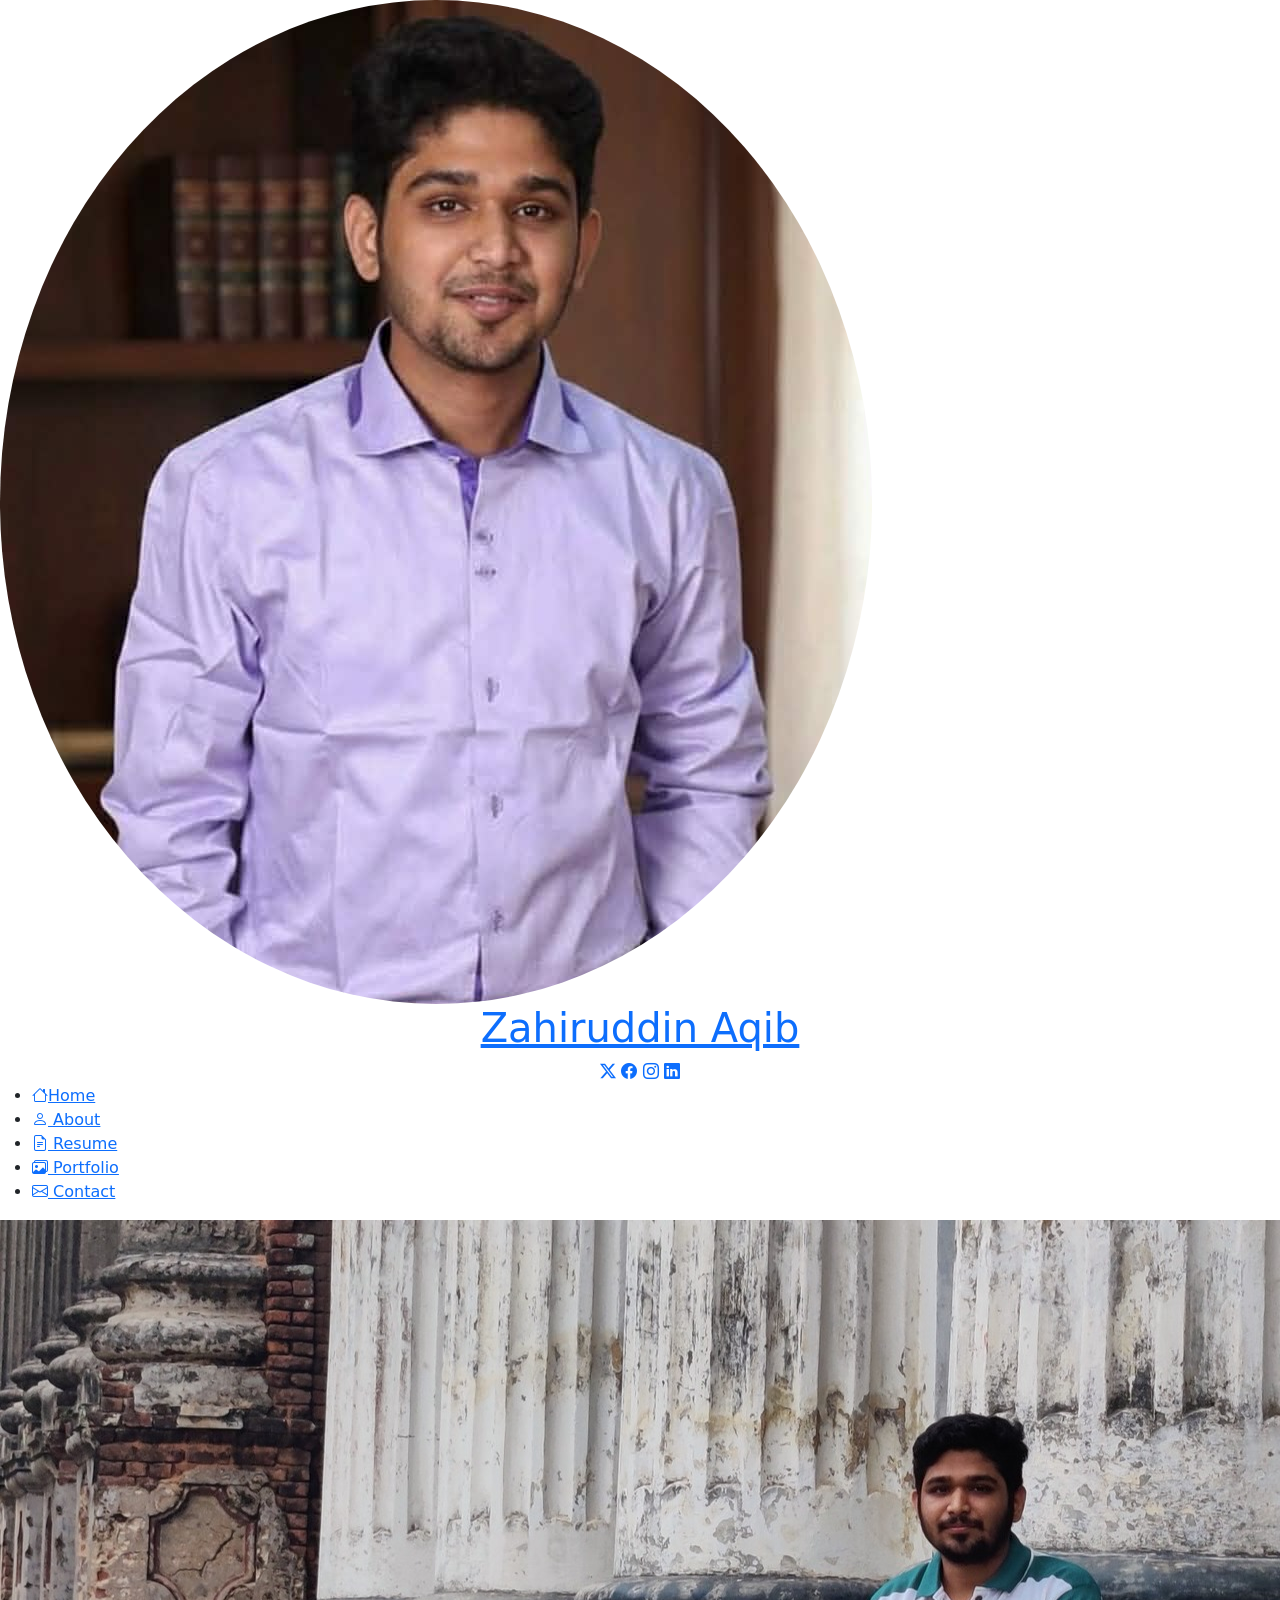
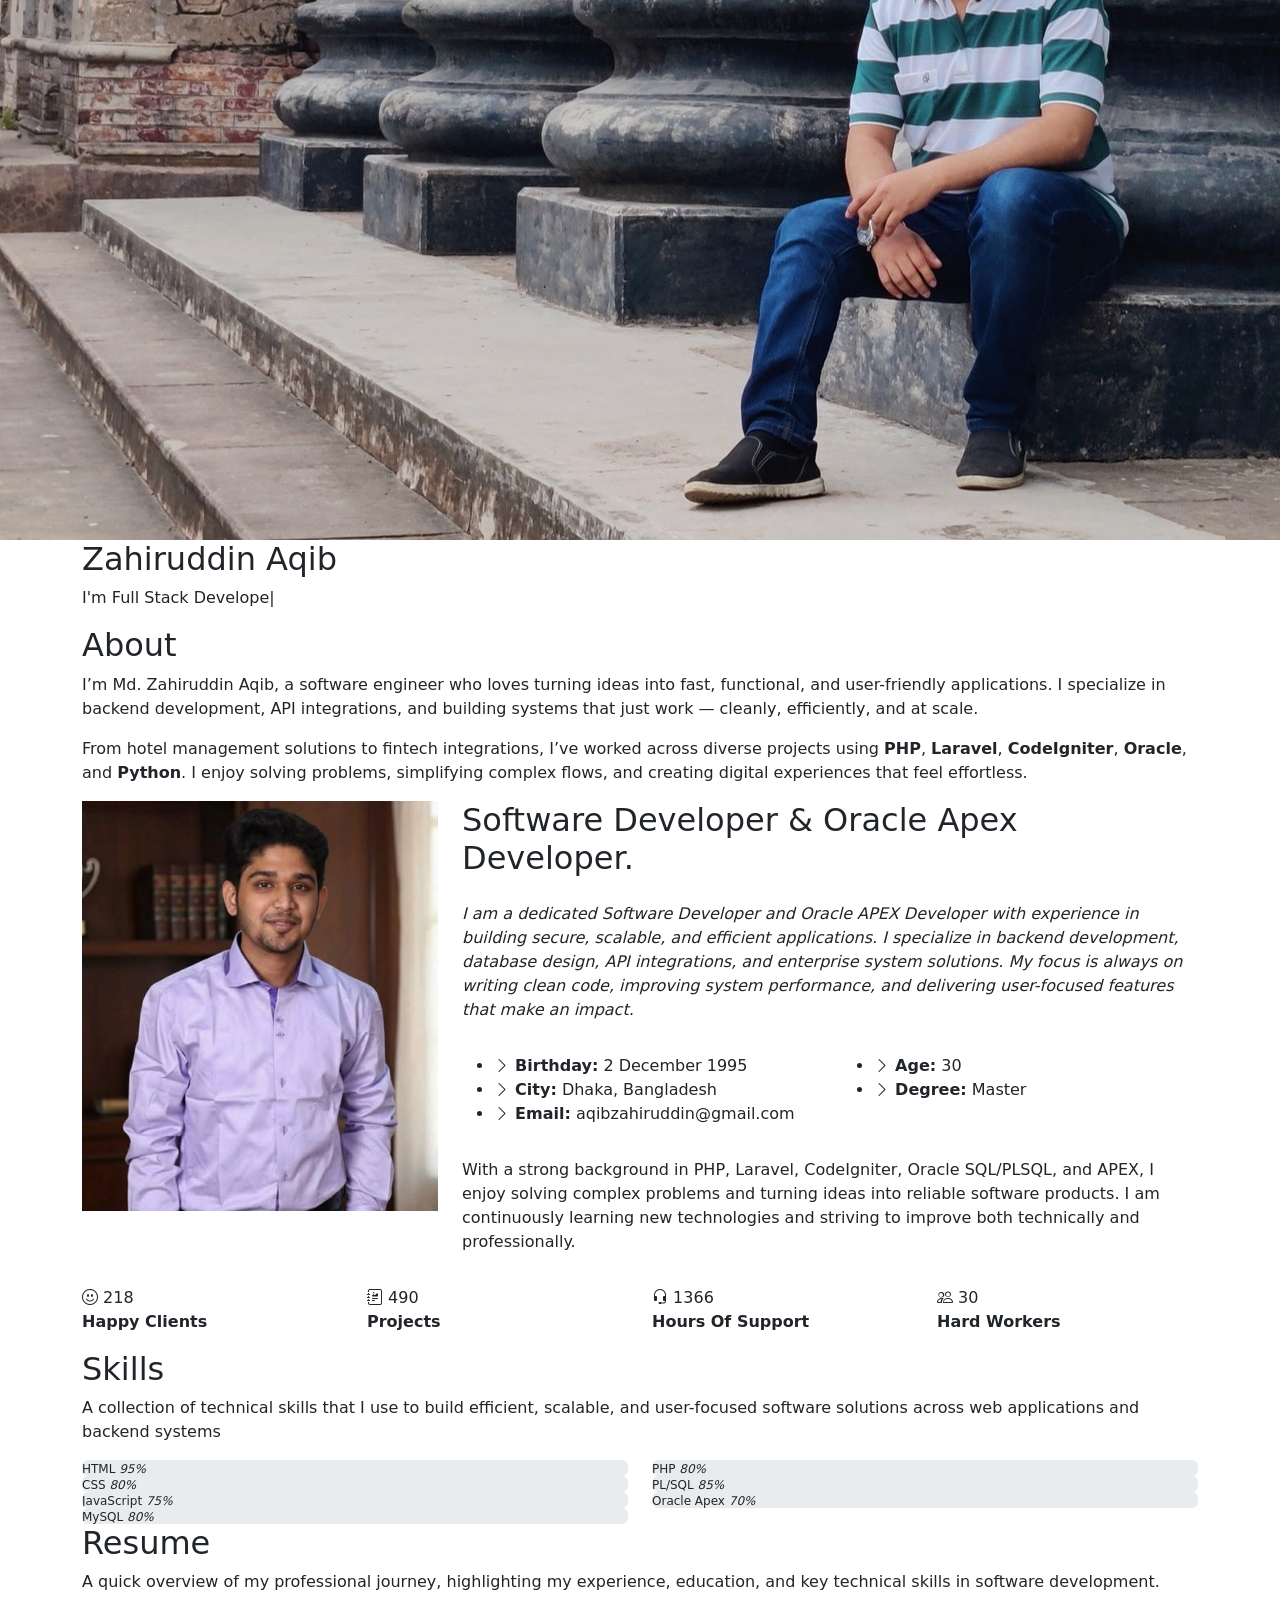
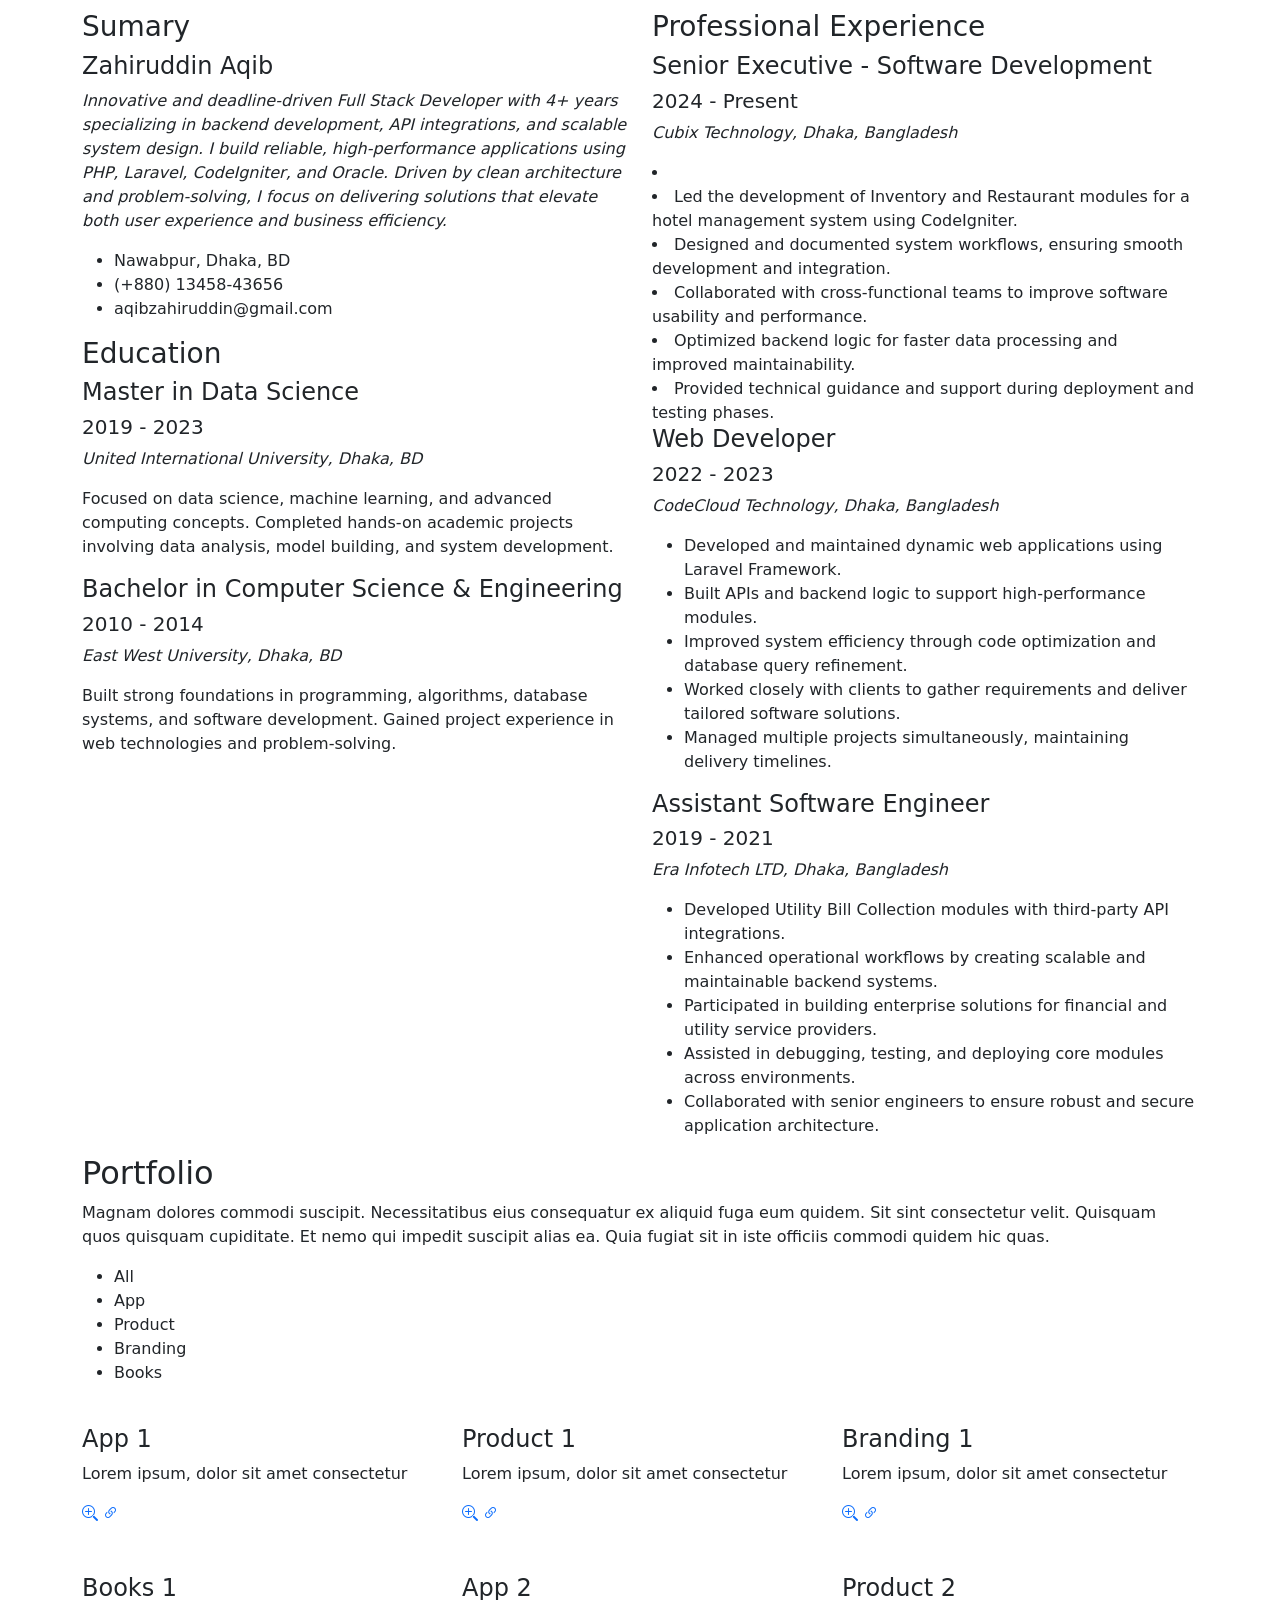
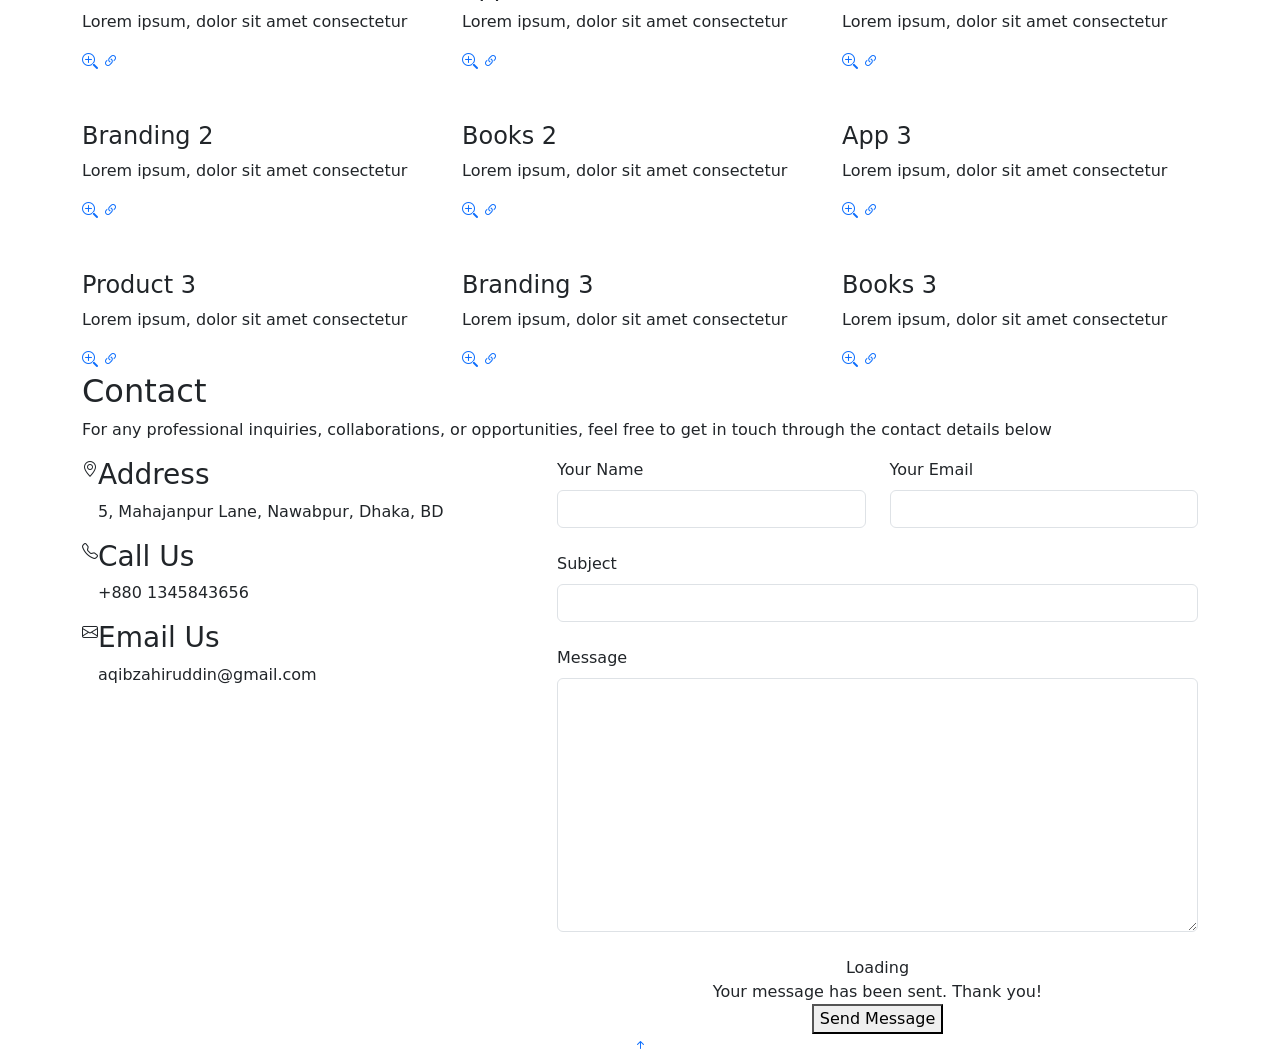
==== commit a00093df: "image extension change" ====
--- a/index.html
+++ b/index.html
@@ -94,7 +94,7 @@
     <!-- Hero Section -->
     <section id="hero" class="hero section dark-background">
 
-      <img src="assets/img/hero-bg-aqib.jpg" alt="" data-aos="fade-in" class="">
+      <img src="assets/img/hero-bg-aqib.JPG" alt="" data-aos="fade-in" class="">
 
       <div class="container" data-aos="fade-up" data-aos-delay="100">
         <h2>Zahiruddin Aqib</h2>
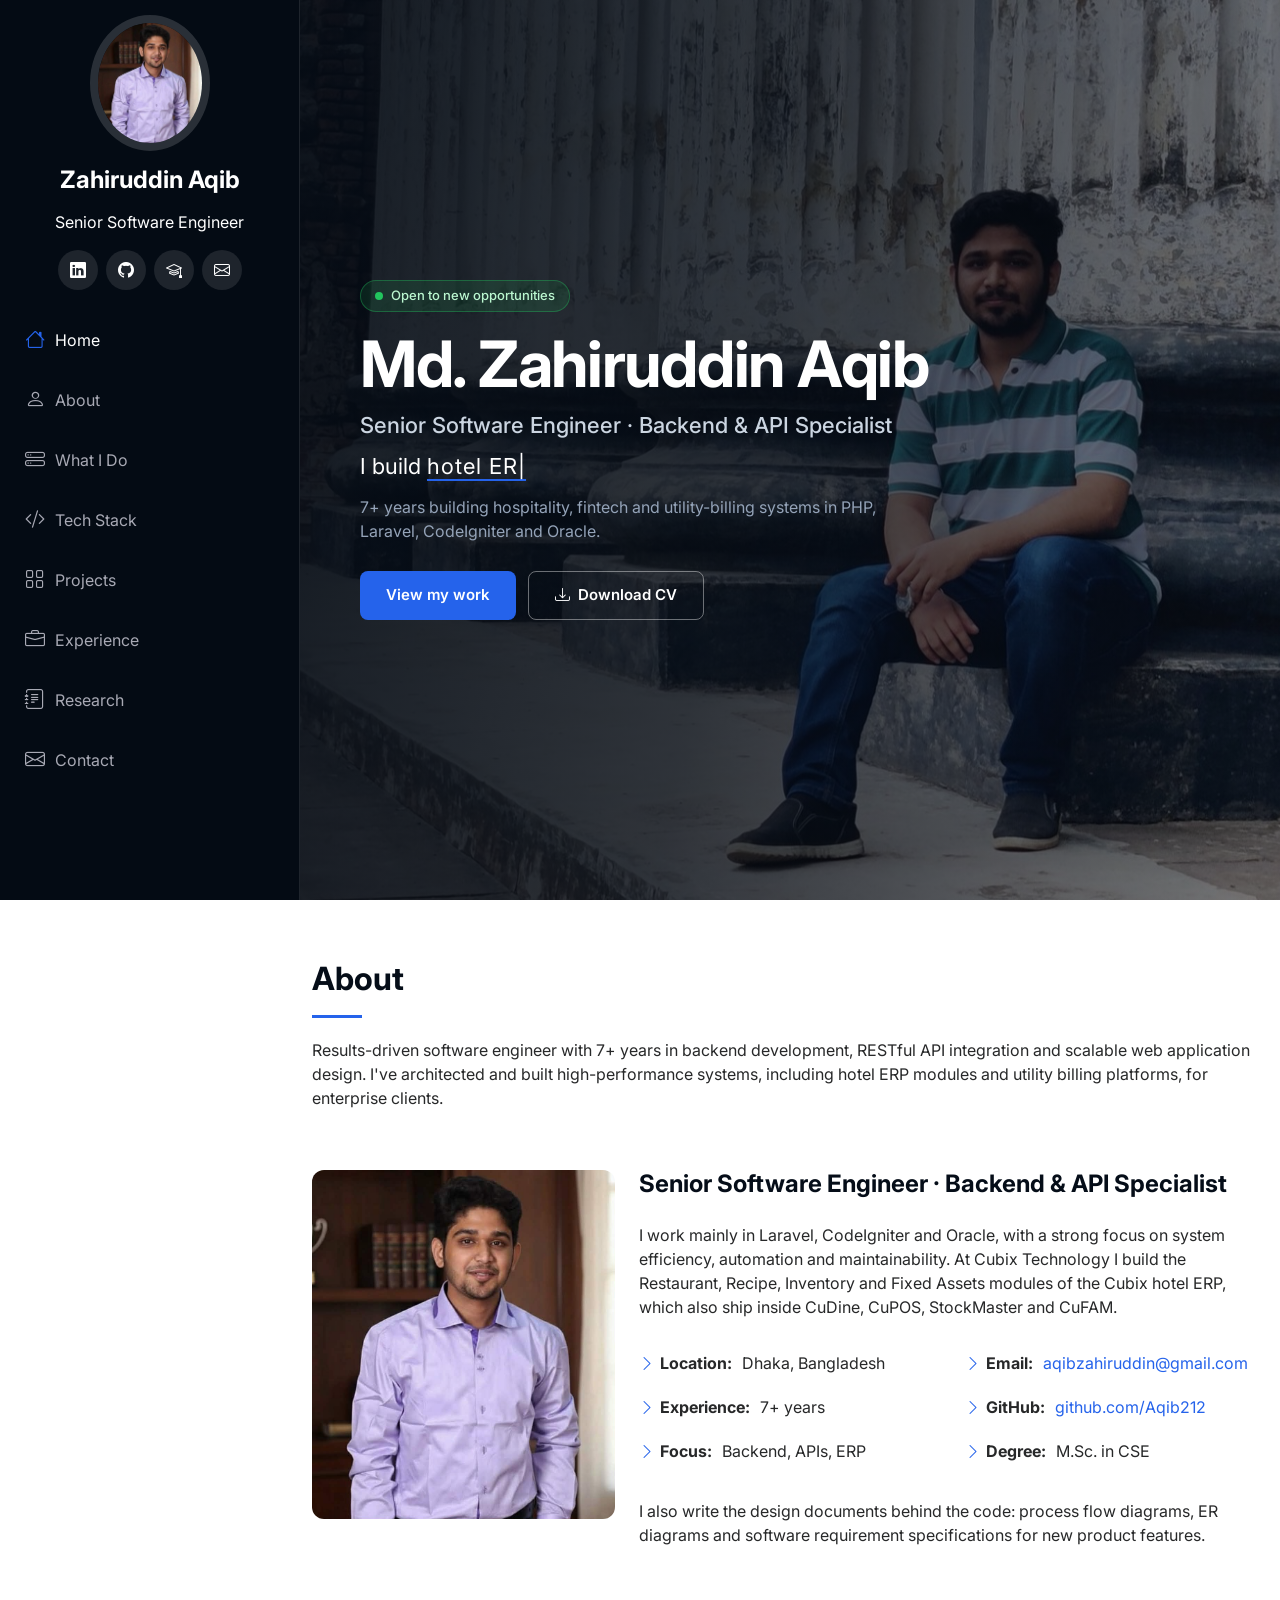
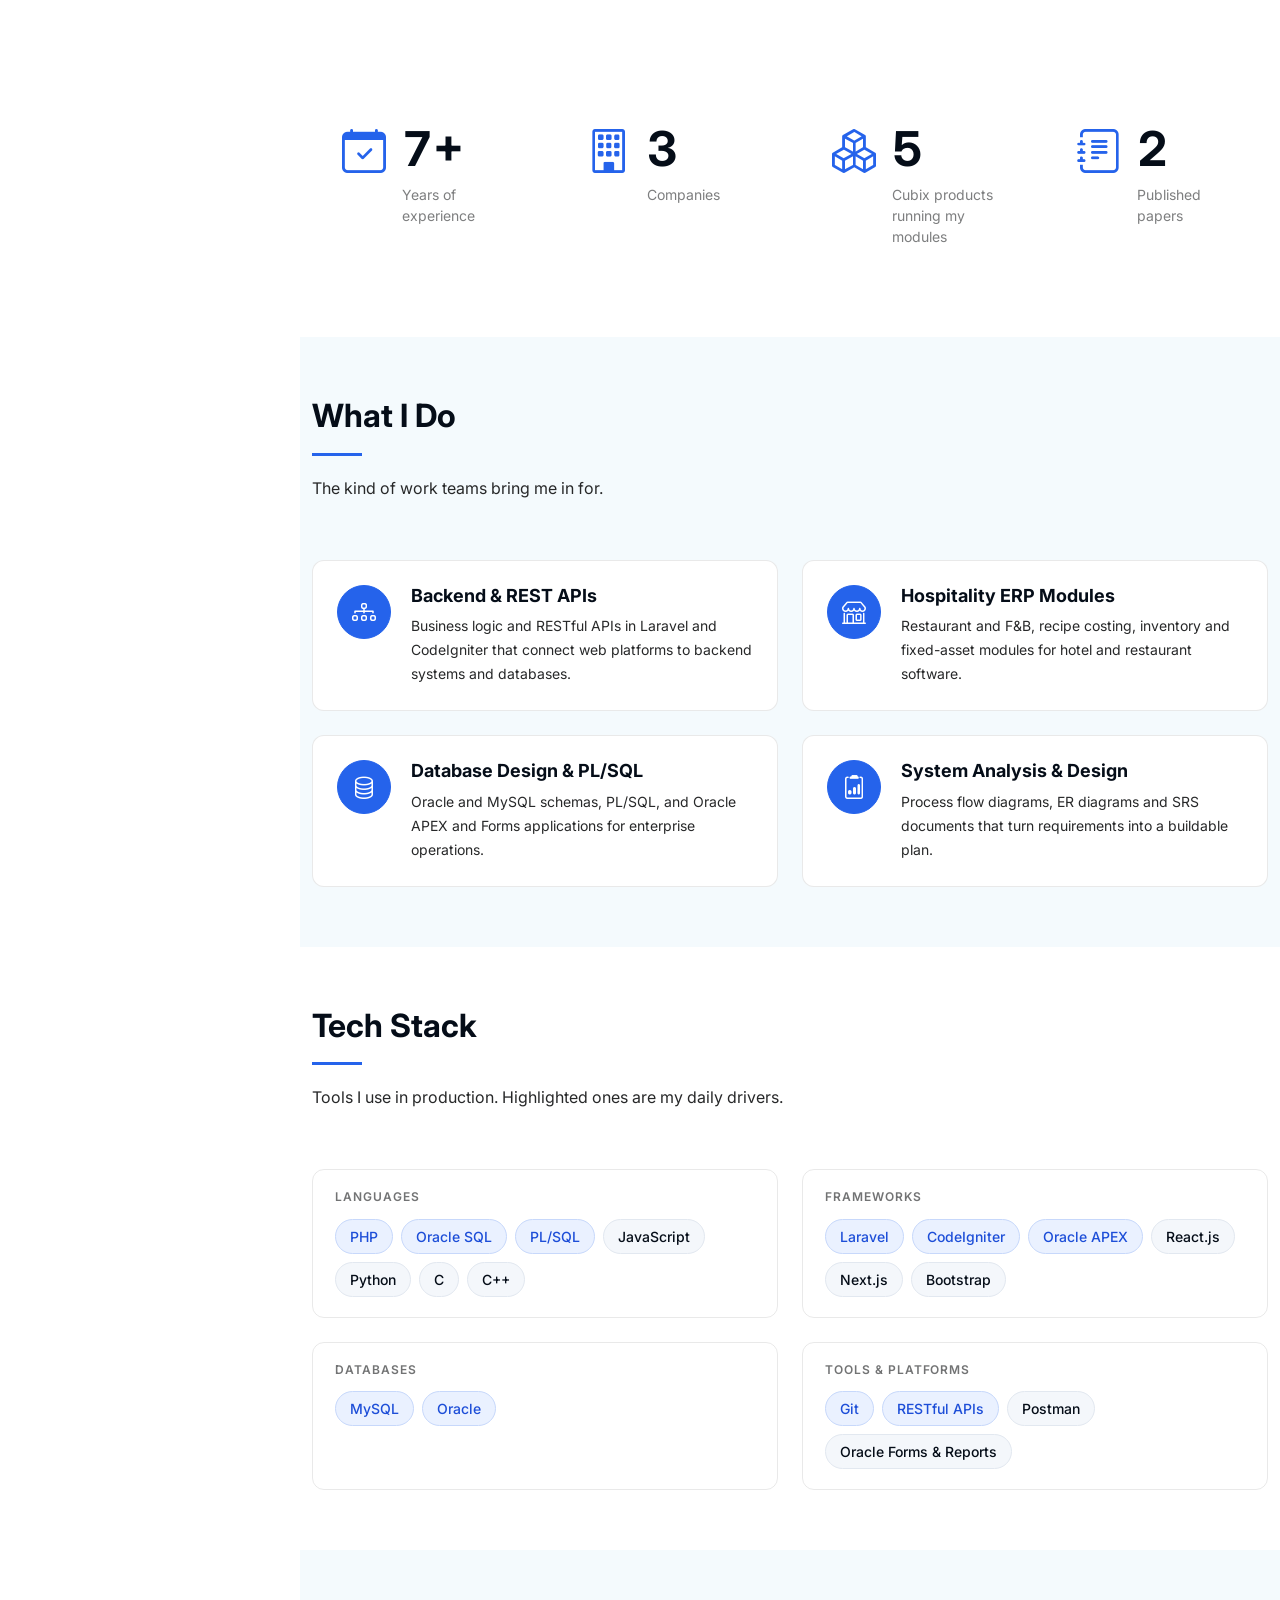
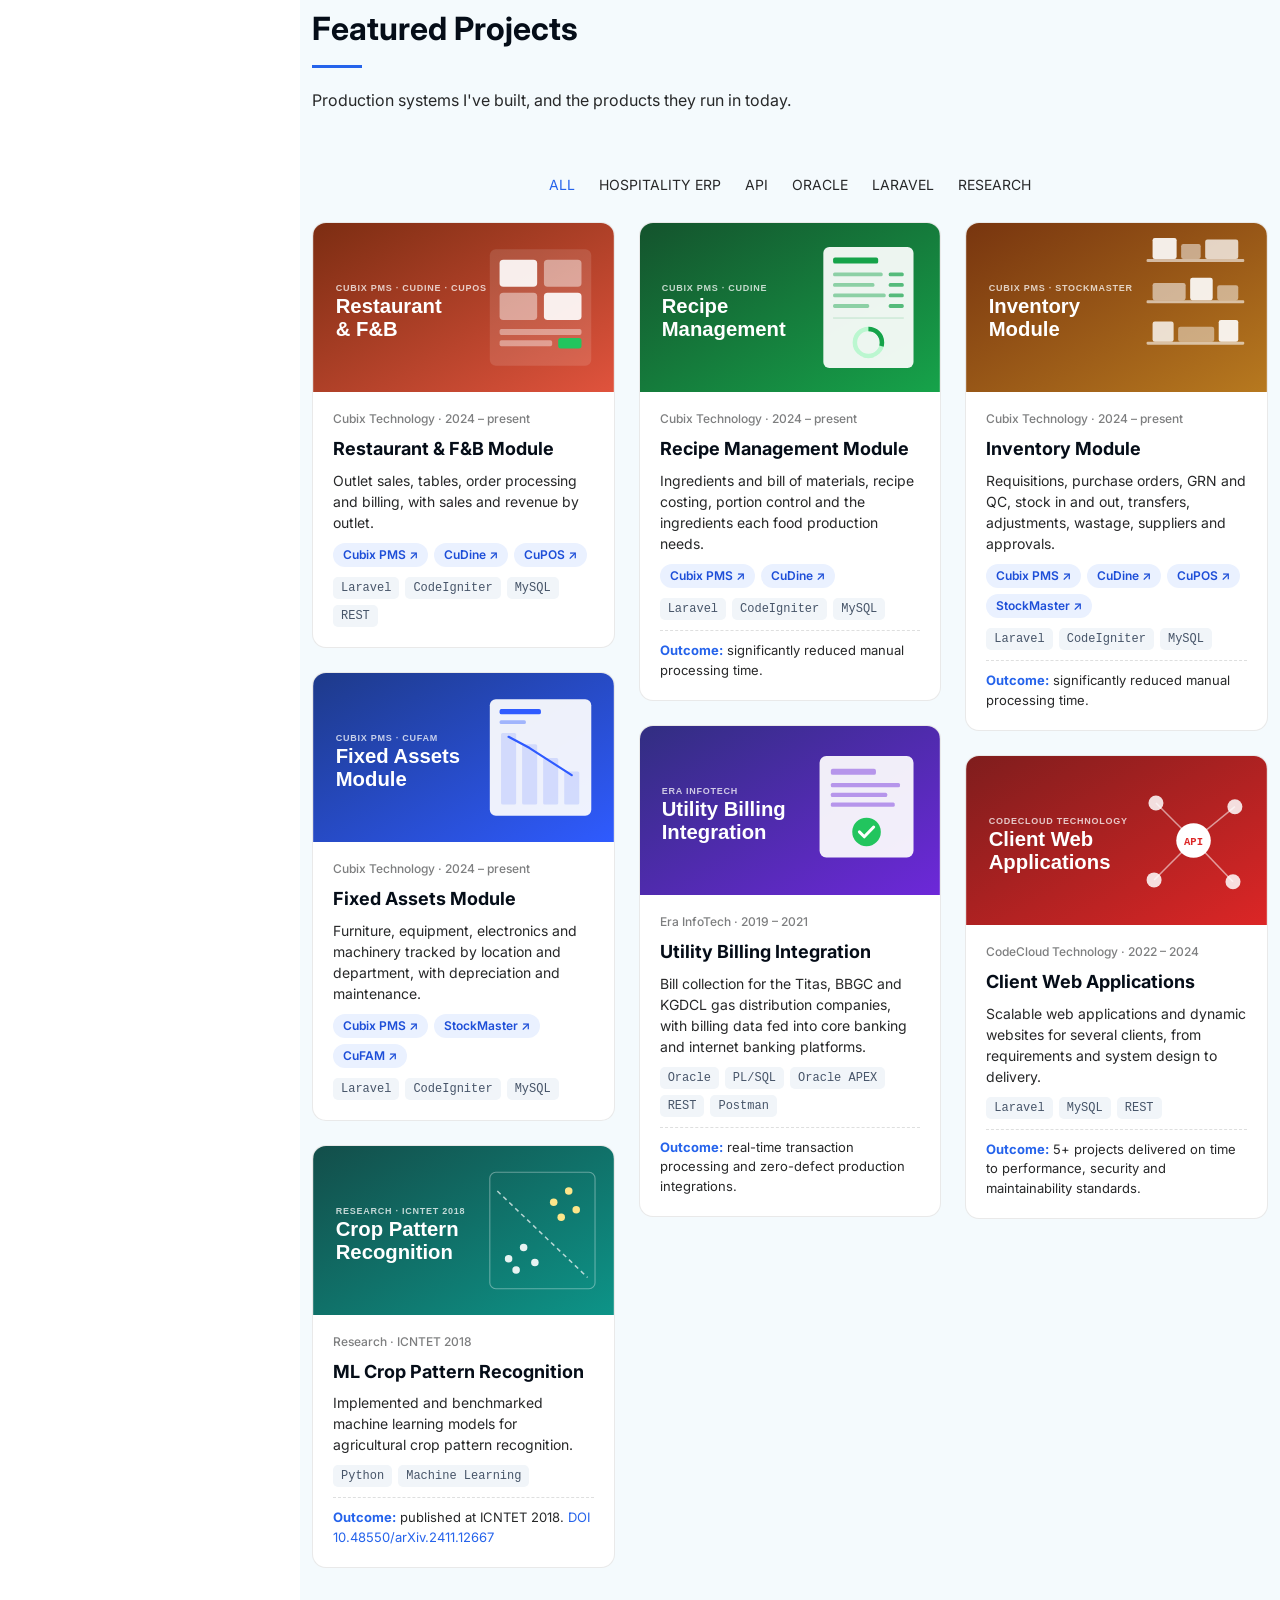
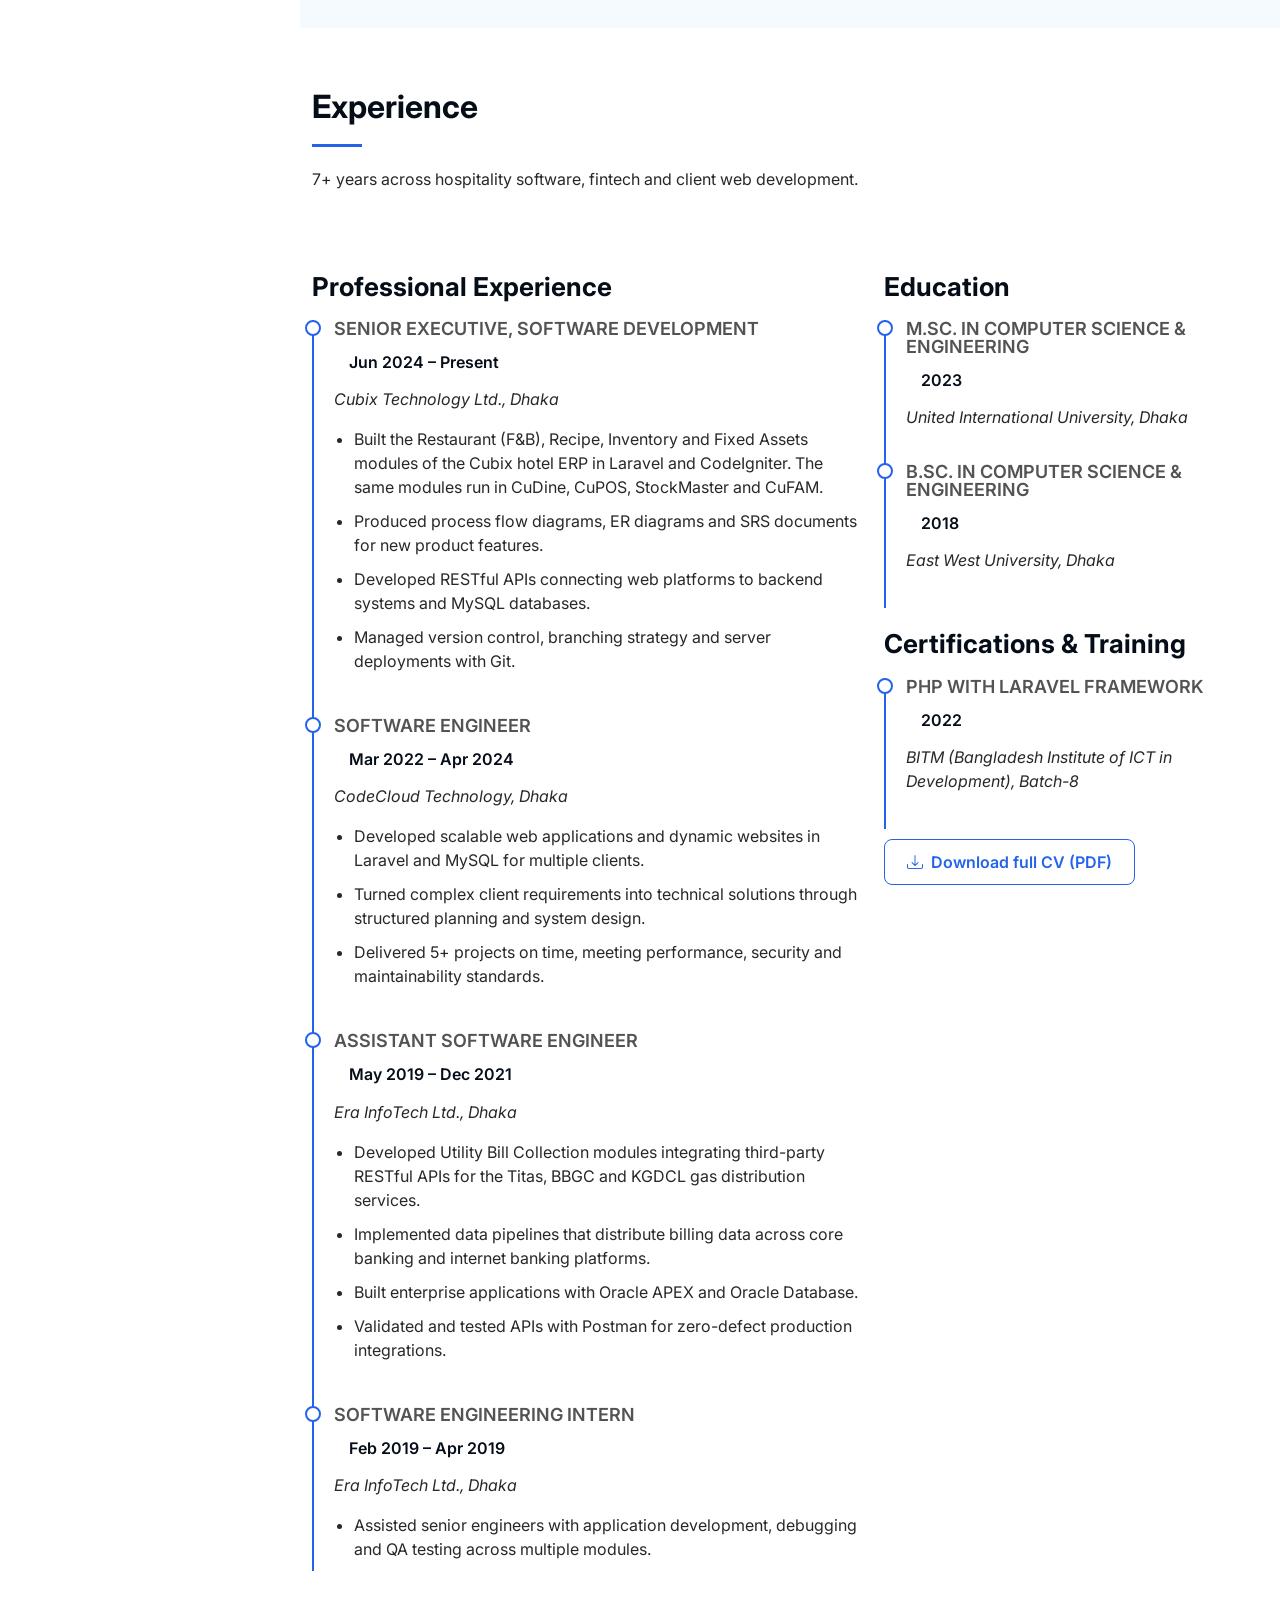
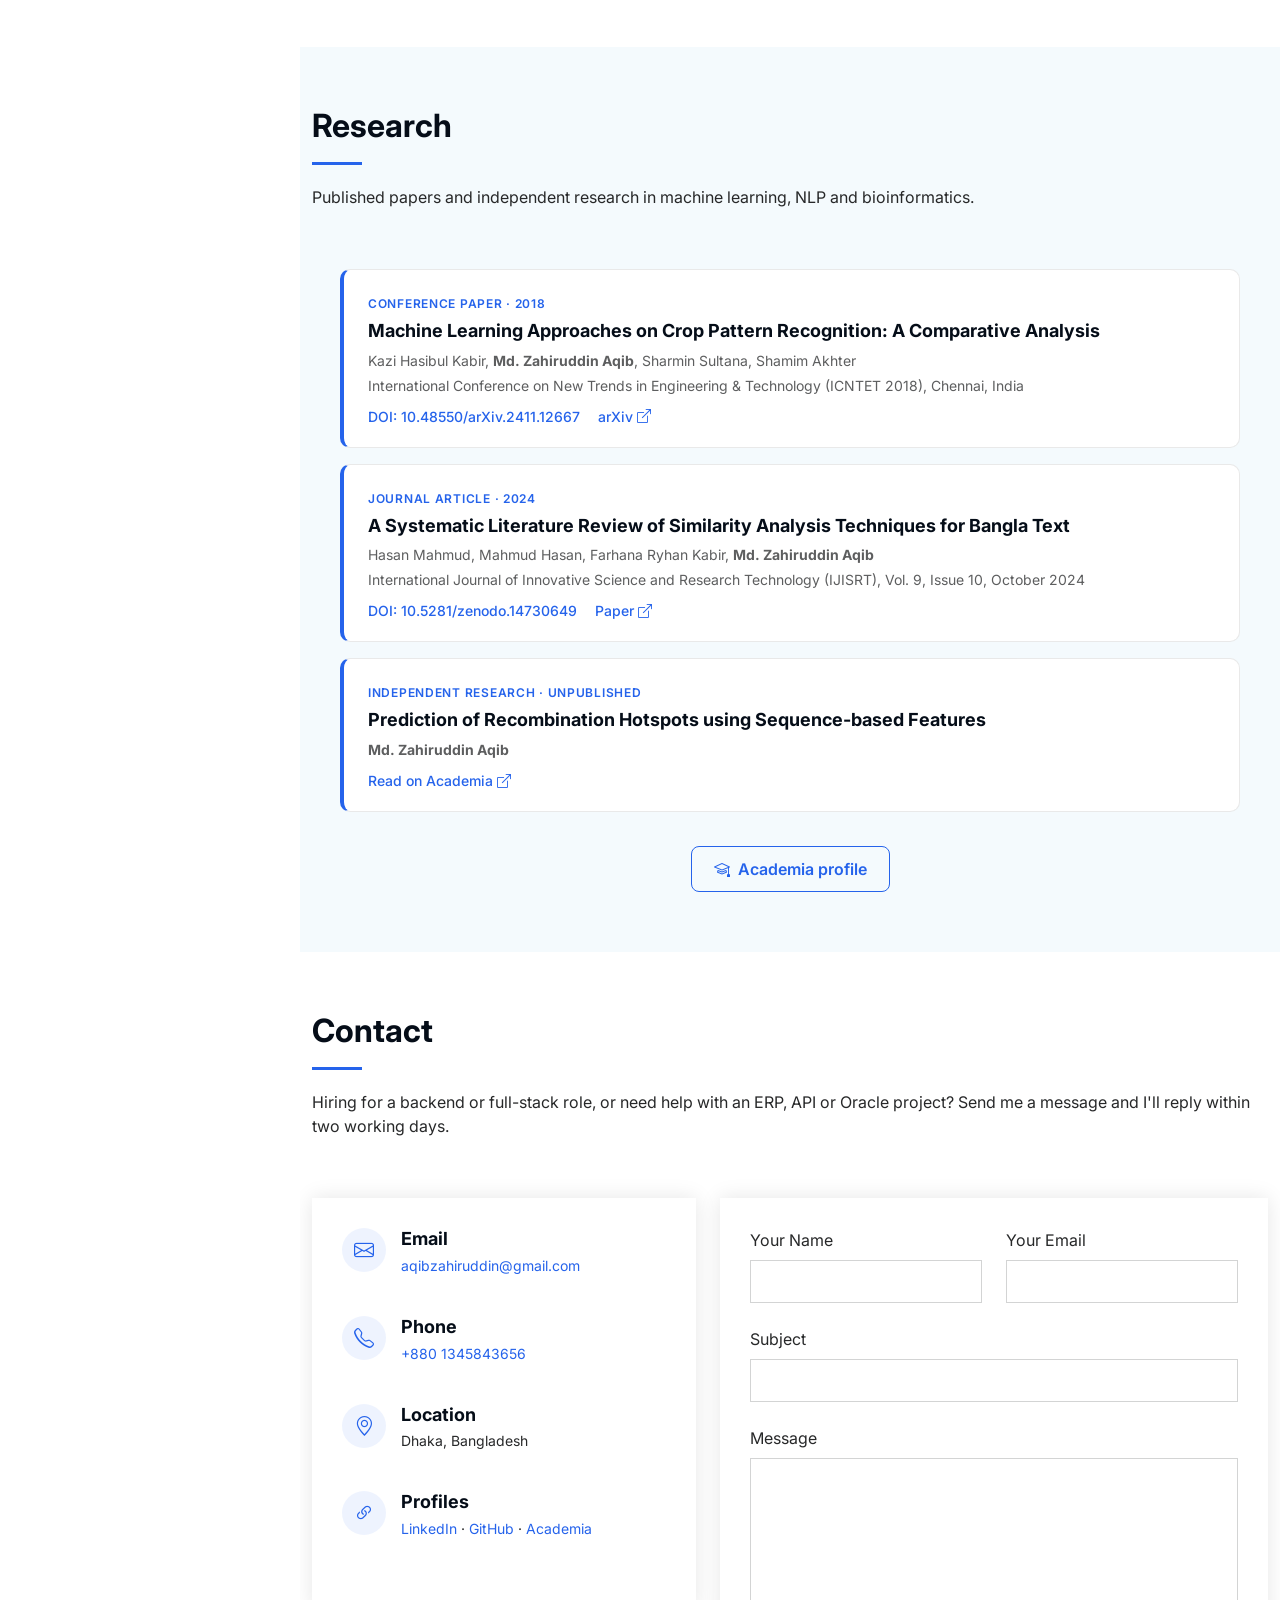
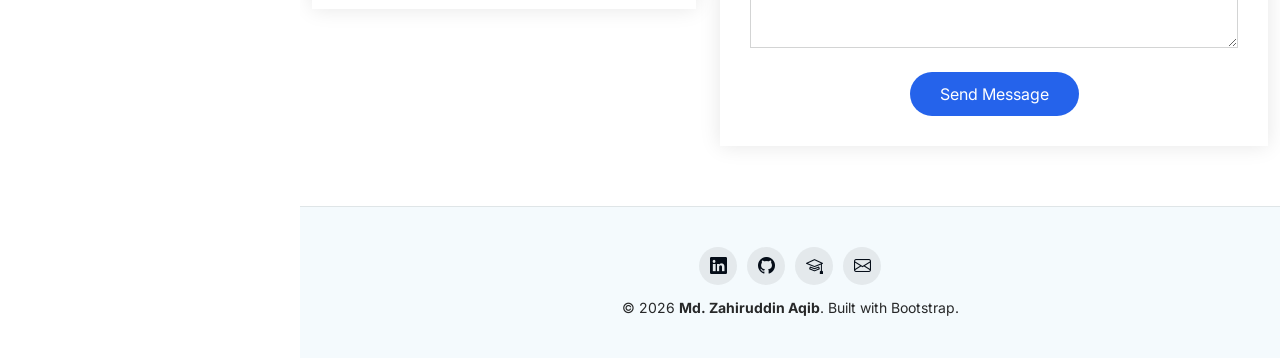
==== commit 67025062: "portfoilio modifications" ====
--- a/index.html
+++ b/index.html
@@ -4,9 +4,17 @@
 <head>
   <meta charset="utf-8">
   <meta content="width=device-width, initial-scale=1.0" name="viewport">
-  <title>Zahiruddin Aqib - Portfolio</title>
-  <meta content="" name="description">
-  <meta content="" name="keywords">
+  <title>Md. Zahiruddin Aqib · Senior Software Engineer</title>
+  <meta name="description" content="Md. Zahiruddin Aqib is a Senior Software Engineer in Dhaka with 7+ years building backend systems, REST APIs, hotel ERP modules and utility billing platforms in Laravel, CodeIgniter and Oracle.">
+  <meta name="keywords" content="Zahiruddin Aqib, Senior Software Engineer, Backend Developer, Laravel, CodeIgniter, Oracle APEX, PL/SQL, REST API, Hotel ERP, Dhaka">
+  <meta name="author" content="Md. Zahiruddin Aqib">
+
+  <!-- Open Graph / social preview -->
+  <meta property="og:type" content="website">
+  <meta property="og:title" content="Md. Zahiruddin Aqib · Senior Software Engineer">
+  <meta property="og:description" content="Backend & API specialist. Hotel ERP modules, utility billing integrations and Laravel apps. 7+ years.">
+  <meta property="og:image" content="assets/img/profile-img.jpg">
+  <meta name="twitter:card" content="summary">
 
   <!-- Favicons -->
   <link href="assets/img/favicon.png" rel="icon">
@@ -15,7 +23,7 @@
   <!-- Fonts -->
   <link href="https://fonts.googleapis.com" rel="preconnect">
   <link href="https://fonts.gstatic.com" rel="preconnect" crossorigin>
-  <link href="https://fonts.googleapis.com/css2?family=Roboto:ital,wght@0,100;0,300;0,400;0,500;0,700;0,900;1,100;1,300;1,400;1,500;1,700;1,900&family=Poppins:ital,wght@0,100;0,200;0,300;0,400;0,500;0,600;0,700;0,800;0,900;1,100;1,200;1,300;1,400;1,500;1,600;1,700;1,800;1,900&family=Raleway:ital,wght@0,100;0,200;0,300;0,400;0,500;0,600;0,700;0,800;0,900;1,100;1,200;1,300;1,400;1,500;1,600;1,700;1,800;1,900&display=swap" rel="stylesheet">
+  <link href="https://fonts.googleapis.com/css2?family=Inter:wght@400;500;600;700;800&display=swap" rel="stylesheet">
 
   <!-- Vendor CSS Files -->
   <link href="assets/vendor/bootstrap/css/bootstrap.min.css" rel="stylesheet">
@@ -39,50 +47,33 @@
 <body class="index-page">
 
   <header id="header" class="header dark-background d-flex flex-column">
-    <i class="header-toggle d-xl-none bi bi-list"></i>
+    <i class="header-toggle d-xl-none bi bi-list" aria-label="Toggle navigation"></i>
 
     <div class="profile-img">
-      <img src="assets/img/profile-img.jpg" alt="" class="img-fluid rounded-circle">
+      <img src="assets/img/profile-img.jpg" alt="Md. Zahiruddin Aqib" class="img-fluid rounded-circle">
     </div>
 
     <a href="index.html" class="logo d-flex align-items-center justify-content-center">
-      <!-- Uncomment the line below if you also wish to use an image logo -->
-      <!-- <img src="assets/img/logo.png" alt=""> -->
       <h1 class="sitename">Zahiruddin Aqib</h1>
     </a>
+    <p class="side-role text-center">Senior Software Engineer</p>
 
     <div class="social-links text-center">
-      <a href="#" class="twitter"><i class="bi bi-twitter-x"></i></a>
-      <a href="#" class="facebook"><i class="bi bi-facebook"></i></a>
-      <a href="#" class="instagram"><i class="bi bi-instagram"></i></a>
-      <!-- <a href="#" class="google-plus"><i class="bi bi-skype"></i></a> -->
-      <a href="https://www.linkedin.com/in/zahiruddin-aqib-90561b136/" class="linkedin"><i class="bi bi-linkedin"></i></a>
+      <a href="https://www.linkedin.com/in/zahiruddin-aqib-90561b136/" class="linkedin" target="_blank" rel="noopener" aria-label="LinkedIn"><i class="bi bi-linkedin"></i></a>
+      <a href="https://github.com/Aqib212" class="github" target="_blank" rel="noopener" aria-label="GitHub"><i class="bi bi-github"></i></a>
+      <a href="https://independent.academia.edu/ZahiruddinAqib" class="academia" target="_blank" rel="noopener" aria-label="Academia.edu"><i class="bi bi-mortarboard"></i></a>
+      <a href="mailto:aqibzahiruddin@gmail.com" class="email" aria-label="Email"><i class="bi bi-envelope"></i></a>
     </div>
 
     <nav id="navmenu" class="navmenu">
       <ul>
-        <li><a href="#hero" class="active"><i class="bi bi-house navicon"></i>Home</a></li>
+        <li><a href="#hero" class="active"><i class="bi bi-house navicon"></i> Home</a></li>
         <li><a href="#about"><i class="bi bi-person navicon"></i> About</a></li>
-        <li><a href="#resume"><i class="bi bi-file-earmark-text navicon"></i> Resume</a></li>
-        <li><a href="#portfolio"><i class="bi bi-images navicon"></i> Portfolio</a></li>
-        <!-- <li><a href="#services"><i class="bi bi-hdd-stack navicon"></i> Services</a></li> -->
-        <!-- <li class="dropdown"><a href="#"><i class="bi bi-menu-button navicon"></i> <span>Dropdown</span> <i class="bi bi-chevron-down toggle-dropdown"></i></a>
-          <ul>
-            <li><a href="#">Dropdown 1</a></li>
-            <li class="dropdown"><a href="#"><span>Deep Dropdown</span> <i class="bi bi-chevron-down toggle-dropdown"></i></a>
-              <ul>
-                <li><a href="#">Deep Dropdown 1</a></li>
-                <li><a href="#">Deep Dropdown 2</a></li>
-                <li><a href="#">Deep Dropdown 3</a></li>
-                <li><a href="#">Deep Dropdown 4</a></li>
-                <li><a href="#">Deep Dropdown 5</a></li>
-              </ul>
-            </li>
-            <li><a href="#">Dropdown 2</a></li>
-            <li><a href="#">Dropdown 3</a></li>
-            <li><a href="#">Dropdown 4</a></li>
-          </ul>
-        </li> -->
+        <li><a href="#services"><i class="bi bi-hdd-stack navicon"></i> What I Do</a></li>
+        <li><a href="#stack"><i class="bi bi-code-slash navicon"></i> Tech Stack</a></li>
+        <li><a href="#portfolio"><i class="bi bi-grid navicon"></i> Projects</a></li>
+        <li><a href="#resume"><i class="bi bi-briefcase navicon"></i> Experience</a></li>
+        <li><a href="#research"><i class="bi bi-journal-text navicon"></i> Research</a></li>
         <li><a href="#contact"><i class="bi bi-envelope navicon"></i> Contact</a></li>
       </ul>
     </nav>
@@ -94,11 +85,18 @@
     <!-- Hero Section -->
     <section id="hero" class="hero section dark-background">
 
-      <img src="assets/img/hero-bg-aqib.JPG" alt="" data-aos="fade-in" class="">
+      <img src="assets/img/hero-bg-aqib.JPG" alt="" data-aos="fade-in">
 
       <div class="container" data-aos="fade-up" data-aos-delay="100">
-        <h2>Zahiruddin Aqib</h2>
-        <p>I'm <span class="typed" data-typed-items=" Full Stack Developer, Database Designer, API Developer">Full Stack Developer</span><span class="typed-cursor typed-cursor--blink" aria-hidden="true"></span><span class="typed-cursor typed-cursor--blink" aria-hidden="true"></span></p>
+        <span class="hero-badge">Open to new opportunities</span>
+        <h2>Md. Zahiruddin Aqib</h2>
+        <p class="hero-role">Senior Software Engineer · Backend &amp; API Specialist</p>
+        <p class="hero-typed">I build <span class="typed" data-typed-items="hotel ERP modules,Laravel &amp; REST APIs,Oracle APEX apps,utility billing integrations">hotel ERP modules</span></p>
+        <p class="hero-sub">7+ years building hospitality, fintech and utility-billing systems in PHP, Laravel, CodeIgniter and Oracle.</p>
+        <div class="hero-ctas">
+          <a href="#portfolio" class="btn-hero btn-hero-primary">View my work</a>
+          <a href="assets/Zahiruddin_Aqib_CV.pdf" class="btn-hero btn-hero-outline" download><i class="bi bi-download"></i> Download CV</a>
+        </div>
       </div>
 
     </section><!-- /Hero Section -->
@@ -106,47 +104,40 @@
     <!-- About Section -->
     <section id="about" class="about section">
 
-      <!-- Section Title -->
       <div class="container section-title" data-aos="fade-up">
         <h2>About</h2>
-
-        <p>I’m Md. Zahiruddin Aqib, a software engineer who loves turning ideas into fast, functional, and user-friendly applications. I specialize in backend development, API integrations, and building systems that just work — cleanly, efficiently, and at scale.</p>
-
-        <p>From hotel management solutions to fintech integrations, I’ve worked across diverse projects using <b>PHP</b>, <b>Laravel</b>, <b>CodeIgniter</b>, <b>Oracle</b>, and <b>Python</b>. I enjoy solving problems, simplifying complex flows, and creating digital experiences that feel effortless.</p>
-      </div><!-- End Section Title -->
+        <p>Results-driven software engineer with 7+ years in backend development, RESTful API integration and scalable web application design. I've architected and built high-performance systems, including hotel ERP modules and utility billing platforms, for enterprise clients.</p>
+      </div>
 
       <div class="container" data-aos="fade-up" data-aos-delay="100">
 
         <div class="row gy-4 justify-content-center">
           <div class="col-lg-4">
-            <img src="assets/img/profile-img.jpg" class="img-fluid" alt="">
+            <img src="assets/img/profile-img.jpg" class="img-fluid about-photo" alt="Portrait of Md. Zahiruddin Aqib">
           </div>
           <div class="col-lg-8 content">
-            <h2>Software Developer &amp; Oracle Apex Developer.</h2>
-            <p class="fst-italic py-3">
-              I am a dedicated Software Developer and Oracle APEX Developer with experience in building secure, scalable, and efficient applications. I specialize in backend development, database design, API integrations, and enterprise system solutions. My focus is always on writing clean code, improving system performance, and delivering user-focused features that make an impact.
+            <h2>Senior Software Engineer · Backend &amp; API Specialist</h2>
+            <p class="py-3">
+              I work mainly in Laravel, CodeIgniter and Oracle, with a strong focus on system efficiency, automation and maintainability. At Cubix Technology I build the Restaurant, Recipe, Inventory and Fixed Assets modules of the Cubix hotel ERP, which also ship inside CuDine, CuPOS, StockMaster and CuFAM.
             </p>
             <div class="row">
               <div class="col-lg-6">
                 <ul>
-                  <li><i class="bi bi-chevron-right"></i> <strong>Birthday:</strong> <span>2 December 1995</span></li>
-                  <!-- <li><i class="bi bi-chevron-right"></i> <strong>Website:</strong> <span>www.example.com</span></li> -->
-                  <!-- <li><i class="bi bi-chevron-right"></i> <strong>Phone:</strong> <span>+123 456 7890</span></li> -->
-                  <li><i class="bi bi-chevron-right"></i> <strong>City:</strong> <span>Dhaka, Bangladesh</span></li>
-                  <li><i class="bi bi-chevron-right"></i> <strong>Email:</strong> <span>aqibzahiruddin@gmail.com</span></li>
+                  <li><i class="bi bi-chevron-right"></i> <strong>Location:</strong> <span>Dhaka, Bangladesh</span></li>
+                  <li><i class="bi bi-chevron-right"></i> <strong>Experience:</strong> <span>7+ years</span></li>
+                  <li><i class="bi bi-chevron-right"></i> <strong>Focus:</strong> <span>Backend, APIs, ERP</span></li>
                 </ul>
               </div>
               <div class="col-lg-6">
                 <ul>
-                  <li><i class="bi bi-chevron-right"></i> <strong>Age:</strong> <span>30</span></li>
-                  <li><i class="bi bi-chevron-right"></i> <strong>Degree:</strong> <span>Master</span></li>
-                  <!-- <li><i class="bi bi-chevron-right"></i> <strong>Email:</strong> <span>aqibzahiruddin@gmail.com</span></li> -->
-                  <!-- <li><i class="bi bi-chevron-right"></i> <strong>Freelance:</strong> <span>Available</span></li> -->
+                  <li><i class="bi bi-chevron-right"></i> <strong>Email:</strong> <a href="mailto:aqibzahiruddin@gmail.com">aqibzahiruddin@gmail.com</a></li>
+                  <li><i class="bi bi-chevron-right"></i> <strong>GitHub:</strong> <a href="https://github.com/Aqib212" target="_blank" rel="noopener">github.com/Aqib212</a></li>
+                  <li><i class="bi bi-chevron-right"></i> <strong>Degree:</strong> <span>M.Sc. in CSE</span></li>
                 </ul>
               </div>
             </div>
             <p class="py-3">
-              With a strong background in PHP, Laravel, CodeIgniter, Oracle SQL/PLSQL, and APEX, I enjoy solving complex problems and turning ideas into reliable software products. I am continuously learning new technologies and striving to improve both technically and professionally.
+              I also write the design documents behind the code: process flow diagrams, ER diagrams and software requirement specifications for new product features.
             </p>
           </div>
         </div>
@@ -164,35 +155,35 @@
 
           <div class="col-lg-3 col-md-6">
             <div class="stats-item">
-              <i class="bi bi-emoji-smile"></i>
-              <span data-purecounter-start="0" data-purecounter-end="232" data-purecounter-duration="1" class="purecounter"></span>
-              <p><strong>Happy Clients</strong> <!--<span>consequuntur quae</span>--></p>
-            </div>
-          </div><!-- End Stats Item -->
+              <i class="bi bi-calendar-check"></i>
+              <div class="num"><span data-purecounter-start="0" data-purecounter-end="7" data-purecounter-duration="1" class="purecounter">7</span>+</div>
+              <p>Years of experience</p>
+            </div>
+          </div>
 
           <div class="col-lg-3 col-md-6">
             <div class="stats-item">
-              <i class="bi bi-journal-richtext"></i>
-              <span data-purecounter-start="0" data-purecounter-end="521" data-purecounter-duration="1" class="purecounter"></span>
-              <p><strong>Projects</strong> <!--<span>adipisci atque cum quia aut</span>--></p>
-            </div>
-          </div><!-- End Stats Item -->
+              <i class="bi bi-building"></i>
+              <div class="num"><span data-purecounter-start="0" data-purecounter-end="3" data-purecounter-duration="1" class="purecounter">3</span></div>
+              <p>Companies</p>
+            </div>
+          </div>
 
           <div class="col-lg-3 col-md-6">
             <div class="stats-item">
-              <i class="bi bi-headset"></i>
-              <span data-purecounter-start="0" data-purecounter-end="1453" data-purecounter-duration="1" class="purecounter"></span>
-              <p><strong>Hours Of Support</strong> <!--<span>aut commodi quaerat</span>--></p>
-            </div>
-          </div><!-- End Stats Item -->
+              <i class="bi bi-boxes"></i>
+              <div class="num"><span data-purecounter-start="0" data-purecounter-end="5" data-purecounter-duration="1" class="purecounter">5</span></div>
+              <p>Cubix products running my modules</p>
+            </div>
+          </div>
 
           <div class="col-lg-3 col-md-6">
             <div class="stats-item">
-              <i class="bi bi-people"></i>
-              <span data-purecounter-start="0" data-purecounter-end="32" data-purecounter-duration="1" class="purecounter"></span>
-              <p><strong>Hard Workers</strong> <!--<span>rerum asperiores dolor</span>--></p>
-            </div>
-          </div><!-- End Stats Item -->
+              <i class="bi bi-journal-text"></i>
+              <div class="num"><span data-purecounter-start="0" data-purecounter-end="2" data-purecounter-duration="1" class="purecounter">2</span></div>
+              <p>Published papers</p>
+            </div>
+          </div>
 
         </div>
 
@@ -200,535 +191,435 @@
 
     </section><!-- /Stats Section -->
 
-    <!-- Skills Section -->
-    <section id="skills" class="skills section light-background">
-
-      <!-- Section Title -->
+    <!-- What I Do Section -->
+    <section id="services" class="services section light-background">
+
       <div class="container section-title" data-aos="fade-up">
-        <h2>Skills</h2>
-        <p>A collection of technical skills that I use to build efficient, scalable, and user-focused software solutions across web applications and backend systems</p>
-      </div><!-- End Section Title -->
+        <h2>What I Do</h2>
+        <p>The kind of work teams bring me in for.</p>
+      </div>
+
+      <div class="container">
+        <div class="row gy-4">
+
+          <div class="col-lg-6" data-aos="fade-up" data-aos-delay="100">
+            <div class="service-item d-flex h-100">
+            <div class="icon flex-shrink-0"><i class="bi bi-diagram-3"></i></div>
+            <div>
+              <h4 class="title">Backend &amp; REST APIs</h4>
+              <p class="description">Business logic and RESTful APIs in Laravel and CodeIgniter that connect web platforms to backend systems and databases.</p>
+            </div>
+            </div>
+          </div>
+
+          <div class="col-lg-6" data-aos="fade-up" data-aos-delay="200">
+            <div class="service-item d-flex h-100">
+            <div class="icon flex-shrink-0"><i class="bi bi-shop"></i></div>
+            <div>
+              <h4 class="title">Hospitality ERP Modules</h4>
+              <p class="description">Restaurant and F&amp;B, recipe costing, inventory and fixed-asset modules for hotel and restaurant software.</p>
+            </div>
+            </div>
+          </div>
+
+          <div class="col-lg-6" data-aos="fade-up" data-aos-delay="300">
+            <div class="service-item d-flex h-100">
+            <div class="icon flex-shrink-0"><i class="bi bi-database"></i></div>
+            <div>
+              <h4 class="title">Database Design &amp; PL/SQL</h4>
+              <p class="description">Oracle and MySQL schemas, PL/SQL, and Oracle APEX and Forms applications for enterprise operations.</p>
+            </div>
+            </div>
+          </div>
+
+          <div class="col-lg-6" data-aos="fade-up" data-aos-delay="400">
+            <div class="service-item d-flex h-100">
+            <div class="icon flex-shrink-0"><i class="bi bi-clipboard2-data"></i></div>
+            <div>
+              <h4 class="title">System Analysis &amp; Design</h4>
+              <p class="description">Process flow diagrams, ER diagrams and SRS documents that turn requirements into a buildable plan.</p>
+            </div>
+            </div>
+          </div>
+
+        </div>
+      </div>
+
+    </section><!-- /What I Do Section -->
+
+    <!-- Tech Stack Section -->
+    <section id="stack" class="stack section">
+
+      <div class="container section-title" data-aos="fade-up">
+        <h2>Tech Stack</h2>
+        <p>Tools I use in production. Highlighted ones are my daily drivers.</p>
+      </div>
 
       <div class="container" data-aos="fade-up" data-aos-delay="100">
-
-        <div class="row skills-content skills-animation">
+        <div class="row gy-4">
 
           <div class="col-lg-6">
-
-            <div class="progress">
-              <span class="skill"><span>HTML</span> <i class="val">95%</i></span>
-              <div class="progress-bar-wrap">
-                <div class="progress-bar" role="progressbar" aria-valuenow="95" aria-valuemin="0" aria-valuemax="100"></div>
-              </div>
-            </div><!-- End Skills Item -->
-
-            <div class="progress">
-              <span class="skill"><span>CSS</span> <i class="val">80%</i></span>
-              <div class="progress-bar-wrap">
-                <div class="progress-bar" role="progressbar" aria-valuenow="80" aria-valuemin="0" aria-valuemax="100"></div>
-              </div>
-            </div><!-- End Skills Item -->
-
-            <div class="progress">
-              <span class="skill"><span>JavaScript</span> <i class="val">75%</i></span>
-              <div class="progress-bar-wrap">
-                <div class="progress-bar" role="progressbar" aria-valuenow="75" aria-valuemin="0" aria-valuemax="100"></div>
-              </div>
-            </div><!-- End Skills Item -->
-
-            <div class="progress">
-              <span class="skill"><span>MySQL</span> <i class="val">80%</i></span>
-              <div class="progress-bar-wrap">
-                <div class="progress-bar" role="progressbar" aria-valuenow="80" aria-valuemin="0" aria-valuemax="100"></div>
-              </div>
-            </div><!-- End Skills Item -->
-
+            <div class="stack-group">
+              <h3>Languages</h3>
+              <div class="chips">
+                <span class="chip core">PHP</span><span class="chip core">Oracle SQL</span><span class="chip core">PL/SQL</span><span class="chip">JavaScript</span><span class="chip">Python</span><span class="chip">C</span><span class="chip">C++</span>
+              </div>
+            </div>
           </div>
 
           <div class="col-lg-6">
-
-            <div class="progress">
-              <span class="skill"><span>PHP</span> <i class="val">80%</i></span>
-              <div class="progress-bar-wrap">
-                <div class="progress-bar" role="progressbar" aria-valuenow="80" aria-valuemin="0" aria-valuemax="100"></div>
-              </div>
-            </div><!-- End Skills Item -->
-
-            <div class="progress">
-              <span class="skill"><span>PL/SQL</span> <i class="val">85%</i></span>
-              <div class="progress-bar-wrap">
-                <div class="progress-bar" role="progressbar" aria-valuenow="85" aria-valuemin="0" aria-valuemax="100"></div>
-              </div>
-            </div><!-- End Skills Item -->
-
-            <div class="progress">
-              <span class="skill"><span>Oracle Apex</span> <i class="val">70%</i></span>
-              <div class="progress-bar-wrap">
-                <div class="progress-bar" role="progressbar" aria-valuenow="70" aria-valuemin="0" aria-valuemax="100"></div>
-              </div>
-            </div><!-- End Skills Item -->
-
-          </div>
-
-        </div>
-
-      </div>
-
-    </section><!-- /Skills Section -->
-
-    <!-- Resume Section -->
+            <div class="stack-group">
+              <h3>Frameworks</h3>
+              <div class="chips">
+                <span class="chip core">Laravel</span><span class="chip core">CodeIgniter</span><span class="chip core">Oracle APEX</span><span class="chip">React.js</span><span class="chip">Next.js</span><span class="chip">Bootstrap</span>
+              </div>
+            </div>
+          </div>
+
+          <div class="col-lg-6">
+            <div class="stack-group">
+              <h3>Databases</h3>
+              <div class="chips">
+                <span class="chip core">MySQL</span><span class="chip core">Oracle</span>
+              </div>
+            </div>
+          </div>
+
+          <div class="col-lg-6">
+            <div class="stack-group">
+              <h3>Tools &amp; Platforms</h3>
+              <div class="chips">
+                <span class="chip core">Git</span><span class="chip core">RESTful APIs</span><span class="chip">Postman</span><span class="chip">Oracle Forms &amp; Reports</span>
+              </div>
+            </div>
+          </div>
+
+        </div>
+      </div>
+
+    </section><!-- /Tech Stack Section -->
+
+    <!-- Projects Section -->
+    <section id="portfolio" class="portfolio section light-background">
+
+      <div class="container section-title" data-aos="fade-up">
+        <h2>Featured Projects</h2>
+        <p>Production systems I've built, and the products they run in today.</p>
+      </div>
+
+      <div class="container">
+
+        <div class="isotope-layout" data-default-filter="*" data-layout="masonry" data-sort="original-order">
+
+          <ul class="portfolio-filters isotope-filters" data-aos="fade-up" data-aos-delay="100">
+            <li data-filter="*" class="filter-active">All</li>
+            <li data-filter=".filter-erp">Hospitality ERP</li>
+            <li data-filter=".filter-api">API</li>
+            <li data-filter=".filter-oracle">Oracle</li>
+            <li data-filter=".filter-laravel">Laravel</li>
+            <li data-filter=".filter-research">Research</li>
+          </ul>
+
+          <div class="row gy-4 isotope-container" data-aos="fade-up" data-aos-delay="200">
+
+            <div class="col-lg-4 col-md-6 portfolio-item isotope-item filter-erp filter-laravel filter-api">
+              <article class="project-card">
+                <a href="portfolio-details.html#restaurant"><img src="assets/img/portfolio/restaurant.svg" alt="Restaurant and F&amp;B module cover" loading="lazy"></a>
+                <div class="project-body">
+                  <span class="project-meta">Cubix Technology · 2024 – present</span>
+                  <h3>Restaurant &amp; F&amp;B Module</h3>
+                  <p>Outlet sales, tables, order processing and billing, with sales and revenue by outlet.</p>
+                  <div class="products">
+                    <a href="https://cubixbd.com/projects.html?product=hotel" target="_blank" rel="noopener">Cubix PMS</a>
+                    <a href="https://cubixbd.com/projects.html?product=cudine" target="_blank" rel="noopener">CuDine</a>
+                    <a href="https://cubixbd.com/projects.html?product=cupos" target="_blank" rel="noopener">CuPOS</a>
+                  </div>
+                  <div class="tags"><span>Laravel</span><span>CodeIgniter</span><span>MySQL</span><span>REST</span></div>
+                </div>
+              </article>
+            </div>
+
+            <div class="col-lg-4 col-md-6 portfolio-item isotope-item filter-erp filter-laravel">
+              <article class="project-card">
+                <a href="portfolio-details.html#recipe"><img src="assets/img/portfolio/recipe.svg" alt="Recipe management module cover" loading="lazy"></a>
+                <div class="project-body">
+                  <span class="project-meta">Cubix Technology · 2024 – present</span>
+                  <h3>Recipe Management Module</h3>
+                  <p>Ingredients and bill of materials, recipe costing, portion control and the ingredients each food production needs.</p>
+                  <div class="products">
+                    <a href="https://cubixbd.com/projects.html?product=hotel" target="_blank" rel="noopener">Cubix PMS</a>
+                    <a href="https://cubixbd.com/projects.html?product=cudine" target="_blank" rel="noopener">CuDine</a>
+                  </div>
+                  <div class="tags"><span>Laravel</span><span>CodeIgniter</span><span>MySQL</span></div>
+                  <p class="outcome"><strong>Outcome:</strong> significantly reduced manual processing time.</p>
+                </div>
+              </article>
+            </div>
+
+            <div class="col-lg-4 col-md-6 portfolio-item isotope-item filter-erp filter-laravel">
+              <article class="project-card">
+                <a href="portfolio-details.html#inventory"><img src="assets/img/portfolio/inventory.svg" alt="Inventory module cover" loading="lazy"></a>
+                <div class="project-body">
+                  <span class="project-meta">Cubix Technology · 2024 – present</span>
+                  <h3>Inventory Module</h3>
+                  <p>Requisitions, purchase orders, GRN and QC, stock in and out, transfers, adjustments, wastage, suppliers and approvals.</p>
+                  <div class="products">
+                    <a href="https://cubixbd.com/projects.html?product=hotel" target="_blank" rel="noopener">Cubix PMS</a>
+                    <a href="https://cubixbd.com/projects.html?product=cudine" target="_blank" rel="noopener">CuDine</a>
+                    <a href="https://cubixbd.com/projects.html?product=cupos" target="_blank" rel="noopener">CuPOS</a>
+                    <a href="https://cubixbd.com/projects.html?product=stockmaster" target="_blank" rel="noopener">StockMaster</a>
+                  </div>
+                  <div class="tags"><span>Laravel</span><span>CodeIgniter</span><span>MySQL</span></div>
+                  <p class="outcome"><strong>Outcome:</strong> significantly reduced manual processing time.</p>
+                </div>
+              </article>
+            </div>
+
+            <div class="col-lg-4 col-md-6 portfolio-item isotope-item filter-erp filter-laravel">
+              <article class="project-card">
+                <a href="portfolio-details.html#fixed-assets"><img src="assets/img/portfolio/fixed-assets.svg" alt="Fixed assets module cover" loading="lazy"></a>
+                <div class="project-body">
+                  <span class="project-meta">Cubix Technology · 2024 – present</span>
+                  <h3>Fixed Assets Module</h3>
+                  <p>Furniture, equipment, electronics and machinery tracked by location and department, with depreciation and maintenance.</p>
+                  <div class="products">
+                    <a href="https://cubixbd.com/projects.html?product=hotel" target="_blank" rel="noopener">Cubix PMS</a>
+                    <a href="https://cubixbd.com/projects.html?product=stockmaster" target="_blank" rel="noopener">StockMaster</a>
+                    <a href="https://cubixbd.com/projects.html?product=cufam" target="_blank" rel="noopener">CuFAM</a>
+                  </div>
+                  <div class="tags"><span>Laravel</span><span>CodeIgniter</span><span>MySQL</span></div>
+                </div>
+              </article>
+            </div>
+
+            <div class="col-lg-4 col-md-6 portfolio-item isotope-item filter-api filter-oracle">
+              <article class="project-card">
+                <img src="assets/img/portfolio/utility-billing.svg" alt="Utility billing integration cover" loading="lazy">
+                <div class="project-body">
+                  <span class="project-meta">Era InfoTech · 2019 – 2021</span>
+                  <h3>Utility Billing Integration</h3>
+                  <p>Bill collection for the Titas, BBGC and KGDCL gas distribution companies, with billing data fed into core banking and internet banking platforms.</p>
+                  <div class="tags"><span>Oracle</span><span>PL/SQL</span><span>Oracle APEX</span><span>REST</span><span>Postman</span></div>
+                  <p class="outcome"><strong>Outcome:</strong> real-time transaction processing and zero-defect production integrations.</p>
+                </div>
+              </article>
+            </div>
+
+            <div class="col-lg-4 col-md-6 portfolio-item isotope-item filter-laravel">
+              <article class="project-card">
+                <img src="assets/img/portfolio/client-apps.svg" alt="Client web applications cover" loading="lazy">
+                <div class="project-body">
+                  <span class="project-meta">CodeCloud Technology · 2022 – 2024</span>
+                  <h3>Client Web Applications</h3>
+                  <p>Scalable web applications and dynamic websites for several clients, from requirements and system design to delivery.</p>
+                  <div class="tags"><span>Laravel</span><span>MySQL</span><span>REST</span></div>
+                  <p class="outcome"><strong>Outcome:</strong> 5+ projects delivered on time to performance, security and maintainability standards.</p>
+                </div>
+              </article>
+            </div>
+
+            <div class="col-lg-4 col-md-6 portfolio-item isotope-item filter-research">
+              <article class="project-card">
+                <a href="https://doi.org/10.48550/arXiv.2411.12667" target="_blank" rel="noopener"><img src="assets/img/portfolio/crop-ml.svg" alt="Crop pattern recognition research cover" loading="lazy"></a>
+                <div class="project-body">
+                  <span class="project-meta">Research · ICNTET 2018</span>
+                  <h3>ML Crop Pattern Recognition</h3>
+                  <p>Implemented and benchmarked machine learning models for agricultural crop pattern recognition.</p>
+                  <div class="tags"><span>Python</span><span>Machine Learning</span></div>
+                  <p class="outcome"><strong>Outcome:</strong> published at ICNTET 2018. <a href="https://doi.org/10.48550/arXiv.2411.12667" target="_blank" rel="noopener">DOI 10.48550/arXiv.2411.12667</a></p>
+                </div>
+              </article>
+            </div>
+
+          </div><!-- End Projects Container -->
+
+        </div>
+
+      </div>
+
+    </section><!-- /Projects Section -->
+
+    <!-- Experience Section -->
     <section id="resume" class="resume section">
 
-      <!-- Section Title -->
       <div class="container section-title" data-aos="fade-up">
-        <h2>Resume</h2>
-        <p>A quick overview of my professional journey, highlighting my experience, education, and key technical skills in software development.</p>
-      </div><!-- End Section Title -->
+        <h2>Experience</h2>
+        <p>7+ years across hospitality software, fintech and client web development.</p>
+      </div>
 
       <div class="container">
 
         <div class="row">
 
-          <div class="col-lg-6" data-aos="fade-up" data-aos-delay="100">
-            <h3 class="resume-title">Sumary</h3>
-
-            <div class="resume-item pb-0">
-              <h4>Zahiruddin Aqib</h4>
-              <p><em>Innovative and deadline-driven Full Stack Developer with 4+ years specializing in backend development, API integrations, and scalable system design. I build reliable, high-performance applications using PHP, Laravel, CodeIgniter, and Oracle. Driven by clean architecture and problem-solving, I focus on delivering solutions that elevate both user experience and business efficiency.</em></p>
+          <div class="col-lg-7" data-aos="fade-up" data-aos-delay="100">
+            <h3 class="resume-title">Professional Experience</h3>
+
+            <div class="resume-item">
+              <h4>Senior Executive, Software Development</h4>
+              <h5>Jun 2024 – Present</h5>
+              <p><em>Cubix Technology Ltd., Dhaka</em></p>
               <ul>
-                <li>Nawabpur, Dhaka, BD</li>
-                <li>(+880) 13458-43656</li>
-                <li>aqibzahiruddin@gmail.com</li>
+                <li>Built the Restaurant (F&amp;B), Recipe, Inventory and Fixed Assets modules of the Cubix hotel ERP in Laravel and CodeIgniter. The same modules run in CuDine, CuPOS, StockMaster and CuFAM.</li>
+                <li>Produced process flow diagrams, ER diagrams and SRS documents for new product features.</li>
+                <li>Developed RESTful APIs connecting web platforms to backend systems and MySQL databases.</li>
+                <li>Managed version control, branching strategy and server deployments with Git.</li>
               </ul>
-            </div><!-- Edn Resume Item -->
-
-            <h3 class="resume-title">Education</h3>
+            </div>
+
             <div class="resume-item">
-              <h4>Master in Data Science</h4>
-              <h5>2019 - 2023</h5>
-              <p><em>United International University, Dhaka, BD</em></p>
-              <p>Focused on data science, machine learning, and advanced computing concepts. Completed hands-on academic projects involving data analysis, model building, and system development.</p>
-            </div><!-- Edn Resume Item -->
-
-            <div class="resume-item">
-              <h4>Bachelor in Computer Science &amp; Engineering</h4>
-              <h5>2010 - 2014</h5>
-              <p><em>East West University, Dhaka, BD</em></p>
-              <p>Built strong foundations in programming, algorithms, database systems, and software development. Gained project experience in web technologies and problem-solving.</p>
-            </div><!-- Edn Resume Item -->
-
-          </div>
-
-          <div class="col-lg-6" data-aos="fade-up" data-aos-delay="200">
-            <h3 class="resume-title">Professional Experience</h3>
-            <div class="resume-item">
-              <h4>Senior Executive - Software Development</h4>
-              <h5>2024 - Present</h5>
-              <p><em>Cubix Technology, Dhaka, Bangladesh </em></p>
-              <li>
-                <li>Led the development of Inventory and Restaurant modules for a hotel management system using CodeIgniter.</li>
-                <li>Designed and documented system workflows, ensuring smooth development and integration.</li>
-                <li>Collaborated with cross-functional teams to improve software usability and performance.</li>
-                <li>Optimized backend logic for faster data processing and improved maintainability.</li>
-                <li>Provided technical guidance and support during deployment and testing phases.</li>
+              <h4>Software Engineer</h4>
+              <h5>Mar 2022 – Apr 2024</h5>
+              <p><em>CodeCloud Technology, Dhaka</em></p>
+              <ul>
+                <li>Developed scalable web applications and dynamic websites in Laravel and MySQL for multiple clients.</li>
+                <li>Turned complex client requirements into technical solutions through structured planning and system design.</li>
+                <li>Delivered 5+ projects on time, meeting performance, security and maintainability standards.</li>
               </ul>
-            </div><!-- Edn Resume Item -->
-
-            <div class="resume-item">
-              <h4>Web Developer</h4>
-              <h5>2022 - 2023</h5>
-              <p><em>CodeCloud Technology, Dhaka, Bangladesh</em></p>
-              <ul>
-                <li>Developed and maintained dynamic web applications using Laravel Framework.</li>
-                <li>Built APIs and backend logic to support high-performance modules.</li>
-                <li>Improved system efficiency through code optimization and database query refinement.</li>
-                <li>Worked closely with clients to gather requirements and deliver tailored software solutions.</li>
-                <li>Managed multiple projects simultaneously, maintaining delivery timelines.</li>
-              </ul>
-            </div><!-- Edn Resume Item -->
+            </div>
 
             <div class="resume-item">
               <h4>Assistant Software Engineer</h4>
-              <h5>2019 - 2021</h5>
-              <p><em>Era Infotech LTD, Dhaka, Bangladesh</em></p>
+              <h5>May 2019 – Dec 2021</h5>
+              <p><em>Era InfoTech Ltd., Dhaka</em></p>
               <ul>
-                <li>Developed Utility Bill Collection modules with third-party API integrations.</li>
-                <li>Enhanced operational workflows by creating scalable and maintainable backend systems.</li>
-                <li>Participated in building enterprise solutions for financial and utility service providers.</li>
-                <li>Assisted in debugging, testing, and deploying core modules across environments.</li>
-                <li>Collaborated with senior engineers to ensure robust and secure application architecture.</li>
+                <li>Developed Utility Bill Collection modules integrating third-party RESTful APIs for the Titas, BBGC and KGDCL gas distribution services.</li>
+                <li>Implemented data pipelines that distribute billing data across core banking and internet banking platforms.</li>
+                <li>Built enterprise applications with Oracle APEX and Oracle Database.</li>
+                <li>Validated and tested APIs with Postman for zero-defect production integrations.</li>
               </ul>
-            </div><!-- Edn Resume Item -->
-          </div>
-
-        </div>
-
-      </div>
-
-    </section><!-- /Resume Section -->
-
-    <!-- Portfolio Section -->
-    <section id="portfolio" class="portfolio section light-background">
-
-      <!-- Section Title -->
+            </div>
+
+            <div class="resume-item">
+              <h4>Software Engineering Intern</h4>
+              <h5>Feb 2019 – Apr 2019</h5>
+              <p><em>Era InfoTech Ltd., Dhaka</em></p>
+              <ul>
+                <li>Assisted senior engineers with application development, debugging and QA testing across multiple modules.</li>
+              </ul>
+            </div>
+          </div>
+
+          <div class="col-lg-5" data-aos="fade-up" data-aos-delay="200">
+            <h3 class="resume-title">Education</h3>
+
+            <div class="resume-item">
+              <h4>M.Sc. in Computer Science &amp; Engineering</h4>
+              <h5>2023</h5>
+              <p><em>United International University, Dhaka</em></p>
+            </div>
+
+            <div class="resume-item">
+              <h4>B.Sc. in Computer Science &amp; Engineering</h4>
+              <h5>2018</h5>
+              <p><em>East West University, Dhaka</em></p>
+            </div>
+
+            <h3 class="resume-title">Certifications &amp; Training</h3>
+
+            <div class="resume-item">
+              <h4>PHP with Laravel Framework</h4>
+              <h5>2022</h5>
+              <p><em>BITM (Bangladesh Institute of ICT in Development), Batch-8</em></p>
+            </div>
+            <!-- Add further certifications here, using the same resume-item block. -->
+
+            <a href="assets/Zahiruddin_Aqib_CV.pdf" class="btn-cv" download><i class="bi bi-download"></i> Download full CV (PDF)</a>
+          </div>
+
+        </div>
+
+      </div>
+
+    </section><!-- /Experience Section -->
+
+    <!-- Research Section -->
+    <section id="research" class="research section light-background">
+
       <div class="container section-title" data-aos="fade-up">
-        <h2>Portfolio</h2>
-        <p>Magnam dolores commodi suscipit. Necessitatibus eius consequatur ex aliquid fuga eum quidem. Sit sint consectetur velit. Quisquam quos quisquam cupiditate. Et nemo qui impedit suscipit alias ea. Quia fugiat sit in iste officiis commodi quidem hic quas.</p>
-      </div><!-- End Section Title -->
-
-      <div class="container">
-
-        <div class="isotope-layout" data-default-filter="*" data-layout="masonry" data-sort="original-order">
-
-          <ul class="portfolio-filters isotope-filters" data-aos="fade-up" data-aos-delay="100">
-            <li data-filter="*" class="filter-active">All</li>
-            <li data-filter=".filter-app">App</li>
-            <li data-filter=".filter-product">Product</li>
-            <li data-filter=".filter-branding">Branding</li>
-            <li data-filter=".filter-books">Books</li>
-          </ul><!-- End Portfolio Filters -->
-
-          <div class="row gy-4 isotope-container" data-aos="fade-up" data-aos-delay="200">
-
-            <div class="col-lg-4 col-md-6 portfolio-item isotope-item filter-app">
-              <div class="portfolio-content h-100">
-                <img src="assets/img/portfolio/app-1.jpg" class="img-fluid" alt="">
-                <div class="portfolio-info">
-                  <h4>App 1</h4>
-                  <p>Lorem ipsum, dolor sit amet consectetur</p>
-                  <a href="assets/img/portfolio/app-1.jpg" title="App 1" data-gallery="portfolio-gallery-app" class="glightbox preview-link"><i class="bi bi-zoom-in"></i></a>
-                  <a href="portfolio-details.html" title="More Details" class="details-link"><i class="bi bi-link-45deg"></i></a>
-                </div>
-              </div>
-            </div><!-- End Portfolio Item -->
-
-            <div class="col-lg-4 col-md-6 portfolio-item isotope-item filter-product">
-              <div class="portfolio-content h-100">
-                <img src="assets/img/portfolio/product-1.jpg" class="img-fluid" alt="">
-                <div class="portfolio-info">
-                  <h4>Product 1</h4>
-                  <p>Lorem ipsum, dolor sit amet consectetur</p>
-                  <a href="assets/img/portfolio/product-1.jpg" title="Product 1" data-gallery="portfolio-gallery-product" class="glightbox preview-link"><i class="bi bi-zoom-in"></i></a>
-                  <a href="portfolio-details.html" title="More Details" class="details-link"><i class="bi bi-link-45deg"></i></a>
-                </div>
-              </div>
-            </div><!-- End Portfolio Item -->
-
-            <div class="col-lg-4 col-md-6 portfolio-item isotope-item filter-branding">
-              <div class="portfolio-content h-100">
-                <img src="assets/img/portfolio/branding-1.jpg" class="img-fluid" alt="">
-                <div class="portfolio-info">
-                  <h4>Branding 1</h4>
-                  <p>Lorem ipsum, dolor sit amet consectetur</p>
-                  <a href="assets/img/portfolio/branding-1.jpg" title="Branding 1" data-gallery="portfolio-gallery-branding" class="glightbox preview-link"><i class="bi bi-zoom-in"></i></a>
-                  <a href="portfolio-details.html" title="More Details" class="details-link"><i class="bi bi-link-45deg"></i></a>
-                </div>
-              </div>
-            </div><!-- End Portfolio Item -->
-
-            <div class="col-lg-4 col-md-6 portfolio-item isotope-item filter-books">
-              <div class="portfolio-content h-100">
-                <img src="assets/img/portfolio/books-1.jpg" class="img-fluid" alt="">
-                <div class="portfolio-info">
-                  <h4>Books 1</h4>
-                  <p>Lorem ipsum, dolor sit amet consectetur</p>
-                  <a href="assets/img/portfolio/books-1.jpg" title="Branding 1" data-gallery="portfolio-gallery-book" class="glightbox preview-link"><i class="bi bi-zoom-in"></i></a>
-                  <a href="portfolio-details.html" title="More Details" class="details-link"><i class="bi bi-link-45deg"></i></a>
-                </div>
-              </div>
-            </div><!-- End Portfolio Item -->
-
-            <div class="col-lg-4 col-md-6 portfolio-item isotope-item filter-app">
-              <div class="portfolio-content h-100">
-                <img src="assets/img/portfolio/app-2.jpg" class="img-fluid" alt="">
-                <div class="portfolio-info">
-                  <h4>App 2</h4>
-                  <p>Lorem ipsum, dolor sit amet consectetur</p>
-                  <a href="assets/img/portfolio/app-2.jpg" title="App 2" data-gallery="portfolio-gallery-app" class="glightbox preview-link"><i class="bi bi-zoom-in"></i></a>
-                  <a href="portfolio-details.html" title="More Details" class="details-link"><i class="bi bi-link-45deg"></i></a>
-                </div>
-              </div>
-            </div><!-- End Portfolio Item -->
-
-            <div class="col-lg-4 col-md-6 portfolio-item isotope-item filter-product">
-              <div class="portfolio-content h-100">
-                <img src="assets/img/portfolio/product-2.jpg" class="img-fluid" alt="">
-                <div class="portfolio-info">
-                  <h4>Product 2</h4>
-                  <p>Lorem ipsum, dolor sit amet consectetur</p>
-                  <a href="assets/img/portfolio/product-2.jpg" title="Product 2" data-gallery="portfolio-gallery-product" class="glightbox preview-link"><i class="bi bi-zoom-in"></i></a>
-                  <a href="portfolio-details.html" title="More Details" class="details-link"><i class="bi bi-link-45deg"></i></a>
-                </div>
-              </div>
-            </div><!-- End Portfolio Item -->
-
-            <div class="col-lg-4 col-md-6 portfolio-item isotope-item filter-branding">
-              <div class="portfolio-content h-100">
-                <img src="assets/img/portfolio/branding-2.jpg" class="img-fluid" alt="">
-                <div class="portfolio-info">
-                  <h4>Branding 2</h4>
-                  <p>Lorem ipsum, dolor sit amet consectetur</p>
-                  <a href="assets/img/portfolio/branding-2.jpg" title="Branding 2" data-gallery="portfolio-gallery-branding" class="glightbox preview-link"><i class="bi bi-zoom-in"></i></a>
-                  <a href="portfolio-details.html" title="More Details" class="details-link"><i class="bi bi-link-45deg"></i></a>
-                </div>
-              </div>
-            </div><!-- End Portfolio Item -->
-
-            <div class="col-lg-4 col-md-6 portfolio-item isotope-item filter-books">
-              <div class="portfolio-content h-100">
-                <img src="assets/img/portfolio/books-2.jpg" class="img-fluid" alt="">
-                <div class="portfolio-info">
-                  <h4>Books 2</h4>
-                  <p>Lorem ipsum, dolor sit amet consectetur</p>
-                  <a href="assets/img/portfolio/books-2.jpg" title="Branding 2" data-gallery="portfolio-gallery-book" class="glightbox preview-link"><i class="bi bi-zoom-in"></i></a>
-                  <a href="portfolio-details.html" title="More Details" class="details-link"><i class="bi bi-link-45deg"></i></a>
-                </div>
-              </div>
-            </div><!-- End Portfolio Item -->
-
-            <div class="col-lg-4 col-md-6 portfolio-item isotope-item filter-app">
-              <div class="portfolio-content h-100">
-                <img src="assets/img/portfolio/app-3.jpg" class="img-fluid" alt="">
-                <div class="portfolio-info">
-                  <h4>App 3</h4>
-                  <p>Lorem ipsum, dolor sit amet consectetur</p>
-                  <a href="assets/img/portfolio/app-3.jpg" title="App 3" data-gallery="portfolio-gallery-app" class="glightbox preview-link"><i class="bi bi-zoom-in"></i></a>
-                  <a href="portfolio-details.html" title="More Details" class="details-link"><i class="bi bi-link-45deg"></i></a>
-                </div>
-              </div>
-            </div><!-- End Portfolio Item -->
-
-            <div class="col-lg-4 col-md-6 portfolio-item isotope-item filter-product">
-              <div class="portfolio-content h-100">
-                <img src="assets/img/portfolio/product-3.jpg" class="img-fluid" alt="">
-                <div class="portfolio-info">
-                  <h4>Product 3</h4>
-                  <p>Lorem ipsum, dolor sit amet consectetur</p>
-                  <a href="assets/img/portfolio/product-3.jpg" title="Product 3" data-gallery="portfolio-gallery-product" class="glightbox preview-link"><i class="bi bi-zoom-in"></i></a>
-                  <a href="portfolio-details.html" title="More Details" class="details-link"><i class="bi bi-link-45deg"></i></a>
-                </div>
-              </div>
-            </div><!-- End Portfolio Item -->
-
-            <div class="col-lg-4 col-md-6 portfolio-item isotope-item filter-branding">
-              <div class="portfolio-content h-100">
-                <img src="assets/img/portfolio/branding-3.jpg" class="img-fluid" alt="">
-                <div class="portfolio-info">
-                  <h4>Branding 3</h4>
-                  <p>Lorem ipsum, dolor sit amet consectetur</p>
-                  <a href="assets/img/portfolio/branding-3.jpg" title="Branding 2" data-gallery="portfolio-gallery-branding" class="glightbox preview-link"><i class="bi bi-zoom-in"></i></a>
-                  <a href="portfolio-details.html" title="More Details" class="details-link"><i class="bi bi-link-45deg"></i></a>
-                </div>
-              </div>
-            </div><!-- End Portfolio Item -->
-
-            <div class="col-lg-4 col-md-6 portfolio-item isotope-item filter-books">
-              <div class="portfolio-content h-100">
-                <img src="assets/img/portfolio/books-3.jpg" class="img-fluid" alt="">
-                <div class="portfolio-info">
-                  <h4>Books 3</h4>
-                  <p>Lorem ipsum, dolor sit amet consectetur</p>
-                  <a href="assets/img/portfolio/books-3.jpg" title="Branding 3" data-gallery="portfolio-gallery-book" class="glightbox preview-link"><i class="bi bi-zoom-in"></i></a>
-                  <a href="portfolio-details.html" title="More Details" class="details-link"><i class="bi bi-link-45deg"></i></a>
-                </div>
-              </div>
-            </div><!-- End Portfolio Item -->
-
-          </div><!-- End Portfolio Container -->
-
-        </div>
-
-      </div>
-
-    </section><!-- /Portfolio Section -->
-
-    <!-- Services Section -->
-    <!-- <section id="services" class="services section">
-
+        <h2>Research</h2>
+        <p>Published papers and independent research in machine learning, NLP and bioinformatics.</p>
+      </div>
+
+      <div class="container" data-aos="fade-up" data-aos-delay="100">
+
+        <div class="pub-list">
+
+          <article class="pub-item">
+            <span class="pub-kind">Conference paper · 2018</span>
+            <h3>Machine Learning Approaches on Crop Pattern Recognition: A Comparative Analysis</h3>
+            <p class="pub-authors">Kazi Hasibul Kabir, <strong>Md. Zahiruddin Aqib</strong>, Sharmin Sultana, Shamim Akhter</p>
+            <p class="pub-venue">International Conference on New Trends in Engineering &amp; Technology (ICNTET 2018), Chennai, India</p>
+            <div class="pub-links">
+              <a href="https://doi.org/10.48550/arXiv.2411.12667" target="_blank" rel="noopener">DOI: 10.48550/arXiv.2411.12667</a>
+              <a href="https://arxiv.org/abs/2411.12667" target="_blank" rel="noopener">arXiv <i class="bi bi-box-arrow-up-right"></i></a>
+            </div>
+          </article>
+
+          <article class="pub-item">
+            <span class="pub-kind">Journal article · 2024</span>
+            <h3>A Systematic Literature Review of Similarity Analysis Techniques for Bangla Text</h3>
+            <p class="pub-authors">Hasan Mahmud, Mahmud Hasan, Farhana Ryhan Kabir, <strong>Md. Zahiruddin Aqib</strong></p>
+            <p class="pub-venue">International Journal of Innovative Science and Research Technology (IJISRT), Vol. 9, Issue 10, October 2024</p>
+            <div class="pub-links">
+              <a href="https://doi.org/10.5281/zenodo.14730649" target="_blank" rel="noopener">DOI: 10.5281/zenodo.14730649</a>
+              <a href="https://www.ijisrt.com/a-systematic-literature-review-of-similarity-analysis-techniques-for-bangla-text" target="_blank" rel="noopener">Paper <i class="bi bi-box-arrow-up-right"></i></a>
+            </div>
+          </article>
+
+          <article class="pub-item">
+            <span class="pub-kind">Independent research · unpublished</span>
+            <h3>Prediction of Recombination Hotspots using Sequence-based Features</h3>
+            <p class="pub-authors"><strong>Md. Zahiruddin Aqib</strong></p>
+            <div class="pub-links">
+              <a href="https://www.academia.edu/81703456/Prediction_of_Recombination_Hotspots_using_Sequence_based_Features" target="_blank" rel="noopener">Read on Academia <i class="bi bi-box-arrow-up-right"></i></a>
+            </div>
+          </article>
+
+        </div>
+
+        <div class="text-center mt-4">
+          <a href="https://independent.academia.edu/ZahiruddinAqib" class="btn-cv" target="_blank" rel="noopener"><i class="bi bi-mortarboard"></i> Academia profile</a>
+        </div>
+
+      </div>
+
+    </section><!-- /Research Section -->
+
+    <!-- Recommendations Section: uncomment and fill in once you have 2+ LinkedIn recommendations.
+    <section id="testimonials" class="testimonials section">
       <div class="container section-title" data-aos="fade-up">
-        <h2>Services</h2>
-        <p>Magnam dolores commodi suscipit. Necessitatibus eius consequatur ex aliquid fuga eum quidem. Sit sint consectetur velit. Quisquam quos quisquam cupiditate. Et nemo qui impedit suscipit alias ea. Quia fugiat sit in iste officiis commodi quidem hic quas.</p>
-      </div>
-
-      <div class="container">
-
-        <div class="row gy-4">
-
-          <div class="col-lg-4 col-md-6 service-item d-flex" data-aos="fade-up" data-aos-delay="100">
-            <div class="icon flex-shrink-0"><i class="bi bi-briefcase"></i></div>
-            <div>
-              <h4 class="title"><a href="service-details.html" class="stretched-link">Lorem Ipsum</a></h4>
-              <p class="description">Voluptatum deleniti atque corrupti quos dolores et quas molestias excepturi sint occaecati cupiditate non provident</p>
-            </div>
-          </div>
-
-          <div class="col-lg-4 col-md-6 service-item d-flex" data-aos="fade-up" data-aos-delay="200">
-            <div class="icon flex-shrink-0"><i class="bi bi-card-checklist"></i></div>
-            <div>
-              <h4 class="title"><a href="service-details.html" class="stretched-link">Dolor Sitema</a></h4>
-              <p class="description">Minim veniam, quis nostrud exercitation ullamco laboris nisi ut aliquip ex ea commodo consequat tarad limino ata</p>
-            </div>
-          </div>
-
-          <div class="col-lg-4 col-md-6 service-item d-flex" data-aos="fade-up" data-aos-delay="300">
-            <div class="icon flex-shrink-0"><i class="bi bi-bar-chart"></i></div>
-            <div>
-              <h4 class="title"><a href="service-details.html" class="stretched-link">Sed ut perspiciatis</a></h4>
-              <p class="description">Duis aute irure dolor in reprehenderit in voluptate velit esse cillum dolore eu fugiat nulla pariatur</p>
-            </div>
-          </div>
-
-          <div class="col-lg-4 col-md-6 service-item d-flex" data-aos="fade-up" data-aos-delay="400">
-            <div class="icon flex-shrink-0"><i class="bi bi-binoculars"></i></div>
-            <div>
-              <h4 class="title"><a href="service-details.html" class="stretched-link">Magni Dolores</a></h4>
-              <p class="description">Excepteur sint occaecat cupidatat non proident, sunt in culpa qui officia deserunt mollit anim id est laborum</p>
-            </div>
-          </div>
-
-          <div class="col-lg-4 col-md-6 service-item d-flex" data-aos="fade-up" data-aos-delay="500">
-            <div class="icon flex-shrink-0"><i class="bi bi-brightness-high"></i></div>
-            <div>
-              <h4 class="title"><a href="service-details.html" class="stretched-link">Nemo Enim</a></h4>
-              <p class="description">At vero eos et accusamus et iusto odio dignissimos ducimus qui blanditiis praesentium voluptatum deleniti atque</p>
-            </div>
-          </div>
-
-          <div class="col-lg-4 col-md-6 service-item d-flex" data-aos="fade-up" data-aos-delay="600">
-            <div class="icon flex-shrink-0"><i class="bi bi-calendar4-week"></i></div>
-            <div>
-              <h4 class="title"><a href="service-details.html" class="stretched-link">Eiusmod Tempor</a></h4>
-              <p class="description">Et harum quidem rerum facilis est et expedita distinctio. Nam libero tempore, cum soluta nobis est eligendi</p>
-            </div>
-          </div>
-
-        </div>
-
-      </div>
-
-    </section> -->
-    <!-- /Services Section -->
-
-    <!-- Testimonials Section -->
-    <!-- <section id="testimonials" class="testimonials section light-background">
-
-      <div class="container section-title" data-aos="fade-up">
-        <h2>Testimonials</h2>
-        <p>Necessitatibus eius consequatur ex aliquid fuga eum quidem sint consectetur velit</p>
-      </div>
-
+        <h2>Recommendations</h2>
+        <p>What colleagues say about working with me.</p>
+      </div>
       <div class="container" data-aos="fade-up" data-aos-delay="100">
-
         <div class="swiper init-swiper">
           <script type="application/json" class="swiper-config">
-            {
-              "loop": true,
-              "speed": 600,
-              "autoplay": {
-                "delay": 5000
-              },
-              "slidesPerView": "auto",
-              "pagination": {
-                "el": ".swiper-pagination",
-                "type": "bullets",
-                "clickable": true
-              },
-              "breakpoints": {
-                "320": {
-                  "slidesPerView": 1,
-                  "spaceBetween": 40
-                },
-                "1200": {
-                  "slidesPerView": 3,
-                  "spaceBetween": 1
-                }
-              }
-            }
+            {"loop": true, "speed": 600, "autoplay": {"delay": 5000}, "slidesPerView": "auto",
+             "pagination": {"el": ".swiper-pagination", "type": "bullets", "clickable": true},
+             "breakpoints": {"320": {"slidesPerView": 1, "spaceBetween": 40}, "1200": {"slidesPerView": 2, "spaceBetween": 20}}}
           </script>
           <div class="swiper-wrapper">
-
             <div class="swiper-slide">
               <div class="testimonial-item">
-                <p>
-                  <i class="bi bi-quote quote-icon-left"></i>
-                  <span>Proin iaculis purus consequat sem cure digni ssim donec porttitora entum suscipit rhoncus. Accusantium quam, ultricies eget id, aliquam eget nibh et. Maecen aliquam, risus at semper.</span>
-                  <i class="bi bi-quote quote-icon-right"></i>
-                </p>
-                <img src="assets/img/testimonials/testimonials-1.jpg" class="testimonial-img" alt="">
-                <h3>Saul Goodman</h3>
-                <h4>Ceo &amp; Founder</h4>
-              </div>
-            </div>
-
-            <div class="swiper-slide">
-              <div class="testimonial-item">
-                <p>
-                  <i class="bi bi-quote quote-icon-left"></i>
-                  <span>Export tempor illum tamen malis malis eram quae irure esse labore quem cillum quid malis quorum velit fore eram velit sunt aliqua noster fugiat irure amet legam anim culpa.</span>
-                  <i class="bi bi-quote quote-icon-right"></i>
-                </p>
-                <img src="assets/img/testimonials/testimonials-2.jpg" class="testimonial-img" alt="">
-                <h3>Sara Wilsson</h3>
-                <h4>Designer</h4>
-              </div>
-            </div>
-
-            <div class="swiper-slide">
-              <div class="testimonial-item">
-                <p>
-                  <i class="bi bi-quote quote-icon-left"></i>
-                  <span>Enim nisi quem export duis labore cillum quae magna enim sint quorum nulla quem veniam duis minim tempor labore quem eram duis noster aute amet eram fore quis sint minim.</span>
-                  <i class="bi bi-quote quote-icon-right"></i>
-                </p>
-                <img src="assets/img/testimonials/testimonials-3.jpg" class="testimonial-img" alt="">
-                <h3>Jena Karlis</h3>
-                <h4>Store Owner</h4>
-              </div>
-            </div>
-
-            <div class="swiper-slide">
-              <div class="testimonial-item">
-                <p>
-                  <i class="bi bi-quote quote-icon-left"></i>
-                  <span>Fugiat enim eram quae cillum dolore dolor amet nulla culpa multos export minim fugiat dolor enim duis veniam ipsum anim magna sunt elit fore quem dolore labore illum veniam.</span>
-                  <i class="bi bi-quote quote-icon-right"></i>
-                </p>
-                <img src="assets/img/testimonials/testimonials-4.jpg" class="testimonial-img" alt="">
-                <h3>Matt Brandon</h3>
-                <h4>Freelancer</h4>
-              </div>
-            </div>
-
-            <div class="swiper-slide">
-              <div class="testimonial-item">
-                <p>
-                  <i class="bi bi-quote quote-icon-left"></i>
-                  <span>Quis quorum aliqua sint quem legam fore sunt eram irure aliqua veniam tempor noster veniam sunt culpa nulla illum cillum fugiat legam esse veniam culpa fore nisi cillum quid.</span>
-                  <i class="bi bi-quote quote-icon-right"></i>
-                </p>
-                <img src="assets/img/testimonials/testimonials-5.jpg" class="testimonial-img" alt="">
-                <h3>John Larson</h3>
-                <h4>Entrepreneur</h4>
-              </div>
-            </div>
-
+                <p><i class="bi bi-quote quote-icon-left"></i><span>QUOTE TEXT</span><i class="bi bi-quote quote-icon-right"></i></p>
+                <h3>NAME</h3>
+                <h4>ROLE, COMPANY</h4>
+              </div>
+            </div>
           </div>
           <div class="swiper-pagination"></div>
         </div>
-
-      </div>
-
-    </section> -->
-    <!-- /Testimonials Section -->
+      </div>
+    </section>
+    /Recommendations Section -->
 
     <!-- Contact Section -->
     <section id="contact" class="contact section">
 
-      <!-- Section Title -->
       <div class="container section-title" data-aos="fade-up">
         <h2>Contact</h2>
-        <p>For any professional inquiries, collaborations, or opportunities, feel free to get in touch through the contact details below</p>
-      </div><!-- End Section Title -->
+        <p>Hiring for a backend or full-stack role, or need help with an ERP, API or Oracle project? Send me a message and I'll reply within two working days.</p>
+      </div>
 
       <div class="container" data-aos="fade-up" data-aos-delay="100">
 
@@ -738,31 +629,40 @@
 
             <div class="info-wrap">
               <div class="info-item d-flex" data-aos="fade-up" data-aos-delay="200">
-                <i class="bi bi-geo-alt flex-shrink-0"></i>
+                <i class="bi bi-envelope flex-shrink-0"></i>
                 <div>
-                  <h3>Address</h3>
-                  <p>5, Mahajanpur Lane, Nawabpur, Dhaka, BD</p>
-                </div>
-              </div><!-- End Info Item -->
+                  <h3>Email</h3>
+                  <p><a href="mailto:aqibzahiruddin@gmail.com">aqibzahiruddin@gmail.com</a></p>
+                </div>
+              </div>
 
               <div class="info-item d-flex" data-aos="fade-up" data-aos-delay="300">
                 <i class="bi bi-telephone flex-shrink-0"></i>
                 <div>
-                  <h3>Call Us</h3>
-                  <p>+880 1345843656</p>
-                </div>
-              </div><!-- End Info Item -->
+                  <h3>Phone</h3>
+                  <p><a href="tel:+8801345843656">+880 1345843656</a></p>
+                </div>
+              </div>
 
               <div class="info-item d-flex" data-aos="fade-up" data-aos-delay="400">
-                <i class="bi bi-envelope flex-shrink-0"></i>
+                <i class="bi bi-geo-alt flex-shrink-0"></i>
                 <div>
-                  <h3>Email Us</h3>
-                  <p>aqibzahiruddin@gmail.com</p>
-                </div>
-              </div><!-- End Info Item -->
-
-              <!-- <iframe src="https://www.google.com/maps/embed?pb=!1m14!1m8!1m3!1d48389.78314118045!2d-74.006138!3d40.710059!3m2!1i1024!2i768!4f13.1!3m3!1m2!1s0x89c25a22a3bda30d%3A0xb89d1fe6bc499443!2sDowntown%20Conference%20Center!5e0!3m2!1sen!2sus!4v1676961268712!5m2!1sen!2sus" frameborder="0" style="border:0; width: 100%; height: 270px;" allowfullscreen="" loading="lazy" referrerpolicy="no-referrer-when-downgrade"></iframe> -->
-              <iframe src="https://www.google.com/maps/embed?pb=!1m18!1m12!1m3!1d1826.415138213454!2d90.41155228418411!3d23.717754252437867!2m3!1f0!2f0!3f0!3m2!1i1024!2i768!4f13.1!3m3!1m2!1s0x3755b8ff86c7eff5%3A0xece2febd60c194c!2sMOTHER%20MIND%20HIGH%20SCHOOL!5e0!3m2!1sen!2sbd!4v1763793051701!5m2!1sen!2sbd" frameborder="0" style="border:0; width: 100%; height: 270px;" allowfullscreen="" loading="lazy" referrerpolicy="no-referrer-when-downgrade"></iframe>
+                  <h3>Location</h3>
+                  <p>Dhaka, Bangladesh</p>
+                </div>
+              </div>
+
+              <div class="info-item d-flex" data-aos="fade-up" data-aos-delay="500">
+                <i class="bi bi-link-45deg flex-shrink-0"></i>
+                <div>
+                  <h3>Profiles</h3>
+                  <p>
+                    <a href="https://www.linkedin.com/in/zahiruddin-aqib-90561b136/" target="_blank" rel="noopener">LinkedIn</a> ·
+                    <a href="https://github.com/Aqib212" target="_blank" rel="noopener">GitHub</a> ·
+                    <a href="https://independent.academia.edu/ZahiruddinAqib" target="_blank" rel="noopener">Academia</a>
+                  </p>
+                </div>
+              </div>
             </div>
           </div>
 
@@ -772,26 +672,26 @@
 
                 <div class="col-md-6">
                   <label for="name-field" class="pb-2">Your Name</label>
-                  <input type="text" name="name" id="name-field" class="form-control" required="">
+                  <input type="text" name="name" id="name-field" class="form-control" required>
                 </div>
 
                 <div class="col-md-6">
                   <label for="email-field" class="pb-2">Your Email</label>
-                  <input type="email" class="form-control" name="email" id="email-field" required="">
+                  <input type="email" class="form-control" name="email" id="email-field" required>
                 </div>
 
                 <div class="col-md-12">
                   <label for="subject-field" class="pb-2">Subject</label>
-                  <input type="text" class="form-control" name="subject" id="subject-field" required="">
+                  <input type="text" class="form-control" name="subject" id="subject-field" required>
                 </div>
 
                 <div class="col-md-12">
                   <label for="message-field" class="pb-2">Message</label>
-                  <textarea class="form-control" name="message" rows="10" id="message-field" required=""></textarea>
+                  <textarea class="form-control" name="message" rows="8" id="message-field" required></textarea>
                 </div>
 
                 <div class="col-md-12 text-center">
-                  <div class="loading">Loading</div>
+                  <div class="loading">Sending</div>
                   <div class="error-message"></div>
                   <div class="sent-message">Your message has been sent. Thank you!</div>
 
@@ -800,7 +700,7 @@
 
               </div>
             </form>
-          </div><!-- End Contact Form -->
+          </div>
 
         </div>
 
@@ -812,23 +712,22 @@
 
   <footer id="footer" class="footer position-relative light-background">
 
-    <!-- <div class="container">
-      <div class="copyright text-center ">
-        <p>© <span>Copyright</span> <strong class="px-1 sitename">iPortfolio</strong> <span>All Rights Reserved</span></p>
-      </div>
-      <div class="credits"> -->
-        <!-- All the links in the footer should remain intact. -->
-        <!-- You can delete the links only if you've purchased the pro version. -->
-        <!-- Licensing information: https://bootstrapmade.com/license/ -->
-        <!-- Purchase the pro version with working PHP/AJAX contact form: [buy-url] -->
-        <!-- Designed by <a href="https://bootstrapmade.com/">BootstrapMade</a> Distributed by <a href="https://themewagon.com">ThemeWagon</a>
-      </div>
-    </div> -->
+    <div class="container text-center">
+      <div class="footer-links">
+        <a href="https://www.linkedin.com/in/zahiruddin-aqib-90561b136/" target="_blank" rel="noopener" aria-label="LinkedIn"><i class="bi bi-linkedin"></i></a>
+        <a href="https://github.com/Aqib212" target="_blank" rel="noopener" aria-label="GitHub"><i class="bi bi-github"></i></a>
+        <a href="https://independent.academia.edu/ZahiruddinAqib" target="_blank" rel="noopener" aria-label="Academia.edu"><i class="bi bi-mortarboard"></i></a>
+        <a href="mailto:aqibzahiruddin@gmail.com" aria-label="Email"><i class="bi bi-envelope"></i></a>
+      </div>
+      <div class="copyright">
+        <p>© 2026 <strong>Md. Zahiruddin Aqib</strong>. Built with Bootstrap.</p>
+      </div>
+    </div>
 
   </footer>
 
   <!-- Scroll Top -->
-  <a href="#" id="scroll-top" class="scroll-top d-flex align-items-center justify-content-center"><i class="bi bi-arrow-up-short"></i></a>
+  <a href="#" id="scroll-top" class="scroll-top d-flex align-items-center justify-content-center" aria-label="Back to top"><i class="bi bi-arrow-up-short"></i></a>
 
   <!-- Preloader -->
   <div id="preloader"></div>
@@ -850,4 +749,4 @@
 
 </body>
 
-</html>+</html>
--- a/assets/css/main.css
+++ b/assets/css/main.css
@@ -12,9 +12,9 @@
 --------------------------------------------------------------*/
 /* Fonts */
 :root {
-  --default-font: "Roboto",  system-ui, -apple-system, "Segoe UI", Roboto, "Helvetica Neue", Arial, "Noto Sans", "Liberation Sans", sans-serif, "Apple Color Emoji", "Segoe UI Emoji", "Segoe UI Symbol", "Noto Color Emoji";
-  --heading-font: "Raleway",  sans-serif;
-  --nav-font: "Poppins",  sans-serif;
+  --default-font: "Inter", system-ui, -apple-system, "Segoe UI", Roboto, "Helvetica Neue", Arial, sans-serif;
+  --heading-font: "Inter", system-ui, -apple-system, "Segoe UI", sans-serif;
+  --nav-font: "Inter", system-ui, -apple-system, "Segoe UI", sans-serif;
 }
 
 /* Global Colors - The following color variables are used throughout the website. Updating them here will change the color scheme of the entire website */
@@ -22,7 +22,7 @@
   --background-color: #ffffff; /* Background color for the entire website, including individual sections */
   --default-color: #272829; /* Default color used for the majority of the text content across the entire website */
   --heading-color: #050d18; /* Color for headings, subheadings and title throughout the website */
-  --accent-color: #149ddd; /* Accent color that represents your brand on the website. It's used for buttons, links, and other elements that need to stand out */
+  --accent-color: #2563eb; /* Accent color that represents your brand on the website. It's used for buttons, links, and other elements that need to stand out */
   --surface-color: #ffffff; /* The surface color is used as a background of boxed elements within sections, such as cards, icon boxes, or other elements that require a visual separation from the global background. */
   --contrast-color: #ffffff; /* Contrast color for text, ensuring readability against backgrounds of accent, heading, or default colors. */
 }
@@ -564,7 +564,8 @@
 
 .hero:before {
   content: "";
-  background: color-mix(in srgb, var(--background-color), transparent 70%);
+  /* darker on the text side so white copy passes AA contrast over the photo */
+  background: linear-gradient(100deg, rgba(4, 11, 20, 0.92) 0%, rgba(4, 11, 20, 0.78) 45%, rgba(4, 11, 20, 0.4) 100%);
   position: absolute;
   inset: 0;
   z-index: 2;
@@ -664,13 +665,13 @@
   line-height: 0;
 }
 
-.stats .stats-item .purecounter {
+.stats .stats-item .num {
   color: var(--heading-color);
   font-size: 48px;
   line-height: 40px;
-  display: block;
   font-weight: 700;
   margin-left: 60px;
+  font-variant-numeric: tabular-nums;
 }
 
 .stats .stats-item p {
@@ -679,43 +680,6 @@
   margin: 0 0 0 60px;
   font-family: var(--heading-font);
   font-size: 14px;
-}
-
-/*--------------------------------------------------------------
-# Skills Section
---------------------------------------------------------------*/
-.skills .progress {
-  height: 60px;
-  display: block;
-  background: none;
-  border-radius: 0;
-}
-
-.skills .progress .skill {
-  color: var(--heading-color);
-  padding: 0;
-  margin: 0 0 6px 0;
-  text-transform: uppercase;
-  display: block;
-  font-weight: 600;
-  font-family: var(--heading-font);
-}
-
-.skills .progress .skill .val {
-  float: right;
-  font-style: normal;
-}
-
-.skills .progress-bar-wrap {
-  background: color-mix(in srgb, var(--default-color), transparent 90%);
-  height: 10px;
-}
-
-.skills .progress-bar {
-  width: 1px;
-  height: 10px;
-  transition: 0.9s;
-  background-color: var(--accent-color);
 }
 
 /*--------------------------------------------------------------
@@ -1202,74 +1166,414 @@
   color: color-mix(in srgb, var(--default-color), transparent 30%);
 }
 
-/*--------------------------------------------------------------
-# Service Details Section
---------------------------------------------------------------*/
-.service-details .services-list {
-  padding: 10px 30px;
+}
+/*--------------------------------------------------------------
+# Portfolio redesign additions (hero CTAs, stack chips,
+# project cards, research list, footer links)
+--------------------------------------------------------------*/
+.header .side-role {
+  color: var(--nav-color);
+  font-size: 13px;
+  margin: -6px 0 12px;
+}
+
+/* Hero */
+.hero .container {
+  max-width: 900px;
+  margin-left: 0;
+  padding-left: 60px;
+}
+
+.hero .hero-badge {
+  display: inline-flex;
+  align-items: center;
+  gap: 8px;
+  padding: 5px 14px;
+  margin-bottom: 18px;
+  border-radius: 999px;
+  font-size: 13px;
+  font-weight: 500;
+  color: #bbf7d0;
+  background: rgba(34, 197, 94, 0.12);
+  border: 1px solid rgba(34, 197, 94, 0.35);
+}
+
+.hero .hero-badge::before {
+  content: "";
+  width: 8px;
+  height: 8px;
+  border-radius: 50%;
+  background: #22c55e;
+}
+
+.hero h2 {
+  letter-spacing: -0.02em;
+  line-height: 1.05;
+}
+
+.hero p.hero-role {
+  font-size: 22px;
+  font-weight: 500;
+  color: #cbd5e1;
+  margin-top: 12px;
+}
+
+.hero p.hero-typed {
+  font-size: 22px;
+  margin-top: 8px;
+}
+
+.hero p.hero-sub {
+  font-size: 16px;
+  color: #94a3b8;
+  max-width: 52ch;
+  margin-top: 12px;
+}
+
+.hero .hero-ctas {
+  display: flex;
+  flex-wrap: wrap;
+  gap: 12px;
+  margin-top: 28px;
+}
+
+.btn-hero {
+  display: inline-flex;
+  align-items: center;
+  gap: 8px;
+  padding: 12px 26px;
+  border-radius: 8px;
+  font-weight: 600;
+  font-size: 15px;
+}
+
+.btn-hero-primary {
+  background: var(--accent-color);
+  color: #ffffff;
+}
+
+.btn-hero-primary:hover {
+  background: #1d4ed8;
+  color: #ffffff;
+}
+
+.btn-hero-outline {
+  border: 1px solid rgba(255, 255, 255, 0.4);
+  color: #ffffff;
+}
+
+.btn-hero-outline:hover {
+  border-color: #ffffff;
+  background: rgba(255, 255, 255, 0.08);
+  color: #ffffff;
+}
+
+@media (max-width: 1199px) {
+  .hero .container {
+    padding-left: 24px;
+  }
+}
+
+@media (max-width: 768px) {
+  .hero p.hero-role,
+  .hero p.hero-typed {
+    font-size: 18px;
+  }
+}
+
+.about .about-photo {
+  border-radius: 12px;
+}
+
+/* Services cards */
+.services .service-item {
+  background: var(--surface-color);
   border: 1px solid color-mix(in srgb, var(--default-color), transparent 90%);
-  margin-bottom: 20px;
-}
-
-.service-details .services-list a {
+  border-radius: 12px;
+  padding: 24px;
+  transition: transform 0.25s, box-shadow 0.25s, border-color 0.25s;
+}
+
+
+.services .service-item:hover {
+  transform: translateY(-3px);
+  border-color: color-mix(in srgb, var(--accent-color), transparent 60%);
+  box-shadow: 0 12px 28px -16px color-mix(in srgb, var(--accent-color), transparent 40%);
+}
+
+.services .service-item .title {
+  margin-bottom: 8px;
+}
+
+.services .service-item .description {
+  margin: 0;
+}
+
+/* Tech stack chips */
+.stack .stack-group {
+  height: 100%;
+  border: 1px solid color-mix(in srgb, var(--default-color), transparent 90%);
+  border-radius: 12px;
+  padding: 20px 22px;
+}
+
+.stack .stack-group h3 {
+  font-size: 12px;
+  font-weight: 600;
+  letter-spacing: 0.08em;
+  text-transform: uppercase;
+  color: color-mix(in srgb, var(--default-color), transparent 35%);
+  margin-bottom: 14px;
+}
+
+.stack .chips {
+  display: flex;
+  flex-wrap: wrap;
+  gap: 8px;
+}
+
+.stack .chip {
+  padding: 6px 14px;
+  border-radius: 999px;
+  font-size: 14px;
+  font-weight: 500;
+  color: var(--heading-color);
+  background: #f4f7fb;
+  border: 1px solid #e2e8f0;
+}
+
+.stack .chip.core {
+  background: #eaf1ff;
+  border-color: #c7d8fb;
+  color: #1d4ed8;
+}
+
+/* Project cards */
+.portfolio .project-card {
+  background: var(--surface-color);
+  border: 1px solid color-mix(in srgb, var(--default-color), transparent 90%);
+  border-radius: 14px;
+  overflow: hidden;
+  height: 100%;
+  transition: transform 0.25s, box-shadow 0.25s;
+}
+
+.portfolio .project-card:hover {
+  transform: translateY(-4px);
+  box-shadow: 0 16px 32px -18px rgba(15, 23, 42, 0.35);
+}
+
+.portfolio .project-card img {
   display: block;
-  line-height: 1;
-  padding: 8px 0 8px 15px;
-  border-left: 3px solid color-mix(in srgb, var(--default-color), transparent 70%);
-  margin: 20px 0;
+  width: 100%;
+  aspect-ratio: 16 / 9;
+  object-fit: cover;
+}
+
+.portfolio .project-body {
+  padding: 18px 20px 20px;
+  display: flex;
+  flex-direction: column;
+  gap: 10px;
+}
+
+.portfolio .project-meta {
+  font-size: 12px;
+  font-weight: 500;
+  color: color-mix(in srgb, var(--default-color), transparent 40%);
+}
+
+.portfolio .project-body h3 {
+  font-size: 18px;
+  font-weight: 700;
+  margin: 0;
+}
+
+.portfolio .project-body p {
+  font-size: 14px;
+  margin: 0;
+}
+
+.products {
+  display: flex;
+  flex-wrap: wrap;
+  gap: 6px;
+}
+
+.products a {
+  font-size: 12px;
+  font-weight: 600;
+  padding: 3px 10px;
+  border-radius: 999px;
+  background: #eaf1ff;
+  color: #1d4ed8;
+}
+
+.products a::after {
+  content: " \2197";
+}
+
+.products a:hover {
+  background: var(--accent-color);
+  color: #ffffff;
+}
+
+.tags {
+  display: flex;
+  flex-wrap: wrap;
+  gap: 6px;
+}
+
+.tags span {
+  font-family: ui-monospace, Consolas, monospace;
+  font-size: 12px;
+  padding: 2px 8px;
+  border-radius: 5px;
+  background: #f1f5f9;
+  color: #475569;
+}
+
+.portfolio .project-body p.outcome {
+  font-size: 13px;
+  padding-top: 10px;
+  border-top: 1px dashed color-mix(in srgb, var(--default-color), transparent 85%);
+}
+
+.portfolio .outcome strong {
+  color: var(--accent-color);
+}
+
+/* Download / profile buttons */
+.btn-cv {
+  display: inline-flex;
+  align-items: center;
+  gap: 8px;
+  margin-top: 10px;
+  padding: 10px 22px;
+  border-radius: 8px;
+  font-weight: 600;
+  border: 1px solid var(--accent-color);
+  color: var(--accent-color);
+}
+
+.btn-cv:hover {
+  background: var(--accent-color);
+  color: #ffffff;
+}
+
+/* Research */
+.research .pub-list {
+  display: flex;
+  flex-direction: column;
+  gap: 16px;
+  max-width: 900px;
+  margin: 0 auto;
+}
+
+.research .pub-item {
+  background: var(--surface-color);
+  border: 1px solid color-mix(in srgb, var(--default-color), transparent 90%);
+  border-left: 4px solid var(--accent-color);
+  border-radius: 10px;
+  padding: 20px 24px;
+}
+
+.research .pub-kind {
+  font-size: 12px;
+  font-weight: 600;
+  letter-spacing: 0.06em;
+  text-transform: uppercase;
+  color: var(--accent-color);
+}
+
+.research .pub-item h3 {
+  font-size: 18px;
+  font-weight: 700;
+  margin: 6px 0 8px;
+}
+
+.research .pub-authors,
+.research .pub-venue {
+  font-size: 14px;
+  margin: 0 0 4px;
+  color: color-mix(in srgb, var(--default-color), transparent 25%);
+}
+
+.research .pub-links {
+  display: flex;
+  flex-wrap: wrap;
+  gap: 8px 18px;
+  margin-top: 10px;
+  font-size: 14px;
+  font-weight: 500;
+}
+
+/* Footer */
+.footer .footer-links {
+  display: flex;
+  justify-content: center;
+  gap: 10px;
+  margin-bottom: 12px;
+}
+
+.footer .footer-links a {
+  width: 38px;
+  height: 38px;
+  border-radius: 50%;
+  display: grid;
+  place-items: center;
+  font-size: 17px;
+  color: var(--heading-color);
+  background: color-mix(in srgb, var(--default-color), transparent 92%);
+}
+
+.footer .footer-links a:hover {
+  background: var(--accent-color);
+  color: #ffffff;
+}
+
+@media (prefers-reduced-motion: reduce) {
+  .services .service-item,
+  .portfolio .project-card {
+    transition: none;
+  }
+}
+
+/* Case study page (portfolio-details.html) */
+.portfolio-details .case-h3 {
+  font-size: 18px;
+  font-weight: 700;
+  margin: 24px 0 12px;
+}
+
+.portfolio-details .case-list {
+  padding-left: 20px;
   color: color-mix(in srgb, var(--default-color), transparent 20%);
-  transition: 0.3s;
-}
-
-.service-details .services-list a.active {
-  color: var(--heading-color);
+}
+
+.portfolio-details .case-list li + li {
+  margin-top: 6px;
+}
+
+.portfolio-details .case-module {
+  margin-top: 40px;
+  padding-top: 40px;
+  border-top: 1px solid color-mix(in srgb, var(--default-color), transparent 90%);
+  scroll-margin-top: 40px;
+}
+
+.portfolio-details .case-module h3 {
+  font-size: 22px;
   font-weight: 700;
-  border-color: var(--accent-color);
-}
-
-.service-details .services-list a:hover {
-  border-color: var(--accent-color);
-}
-
-.service-details .services-img {
-  margin-bottom: 20px;
-}
-
-.service-details h3 {
-  font-size: 26px;
-  font-weight: 700;
-}
-
-.service-details h4 {
-  font-size: 20px;
-  font-weight: 700;
-}
-
-.service-details p {
-  font-size: 15px;
-}
-
-.service-details ul {
-  list-style: none;
-  padding: 0;
-  font-size: 15px;
-}
-
-.service-details ul li {
-  padding: 5px 0;
-  display: flex;
-  align-items: center;
-}
-
-.service-details ul i {
-  font-size: 20px;
-  margin-right: 8px;
-  color: var(--accent-color);
-}
-
-/*--------------------------------------------------------------
-# Starter Section Section
---------------------------------------------------------------*/
-.starter-section {
-  /* Add your styles here */
-}+}
+
+.portfolio-details .case-cover {
+  border-radius: 12px;
+}
+
+.portfolio-details .case-source {
+  margin: 40px 0 20px;
+  font-size: 13px;
+  text-align: center;
+  color: color-mix(in srgb, var(--default-color), transparent 40%);
+}
